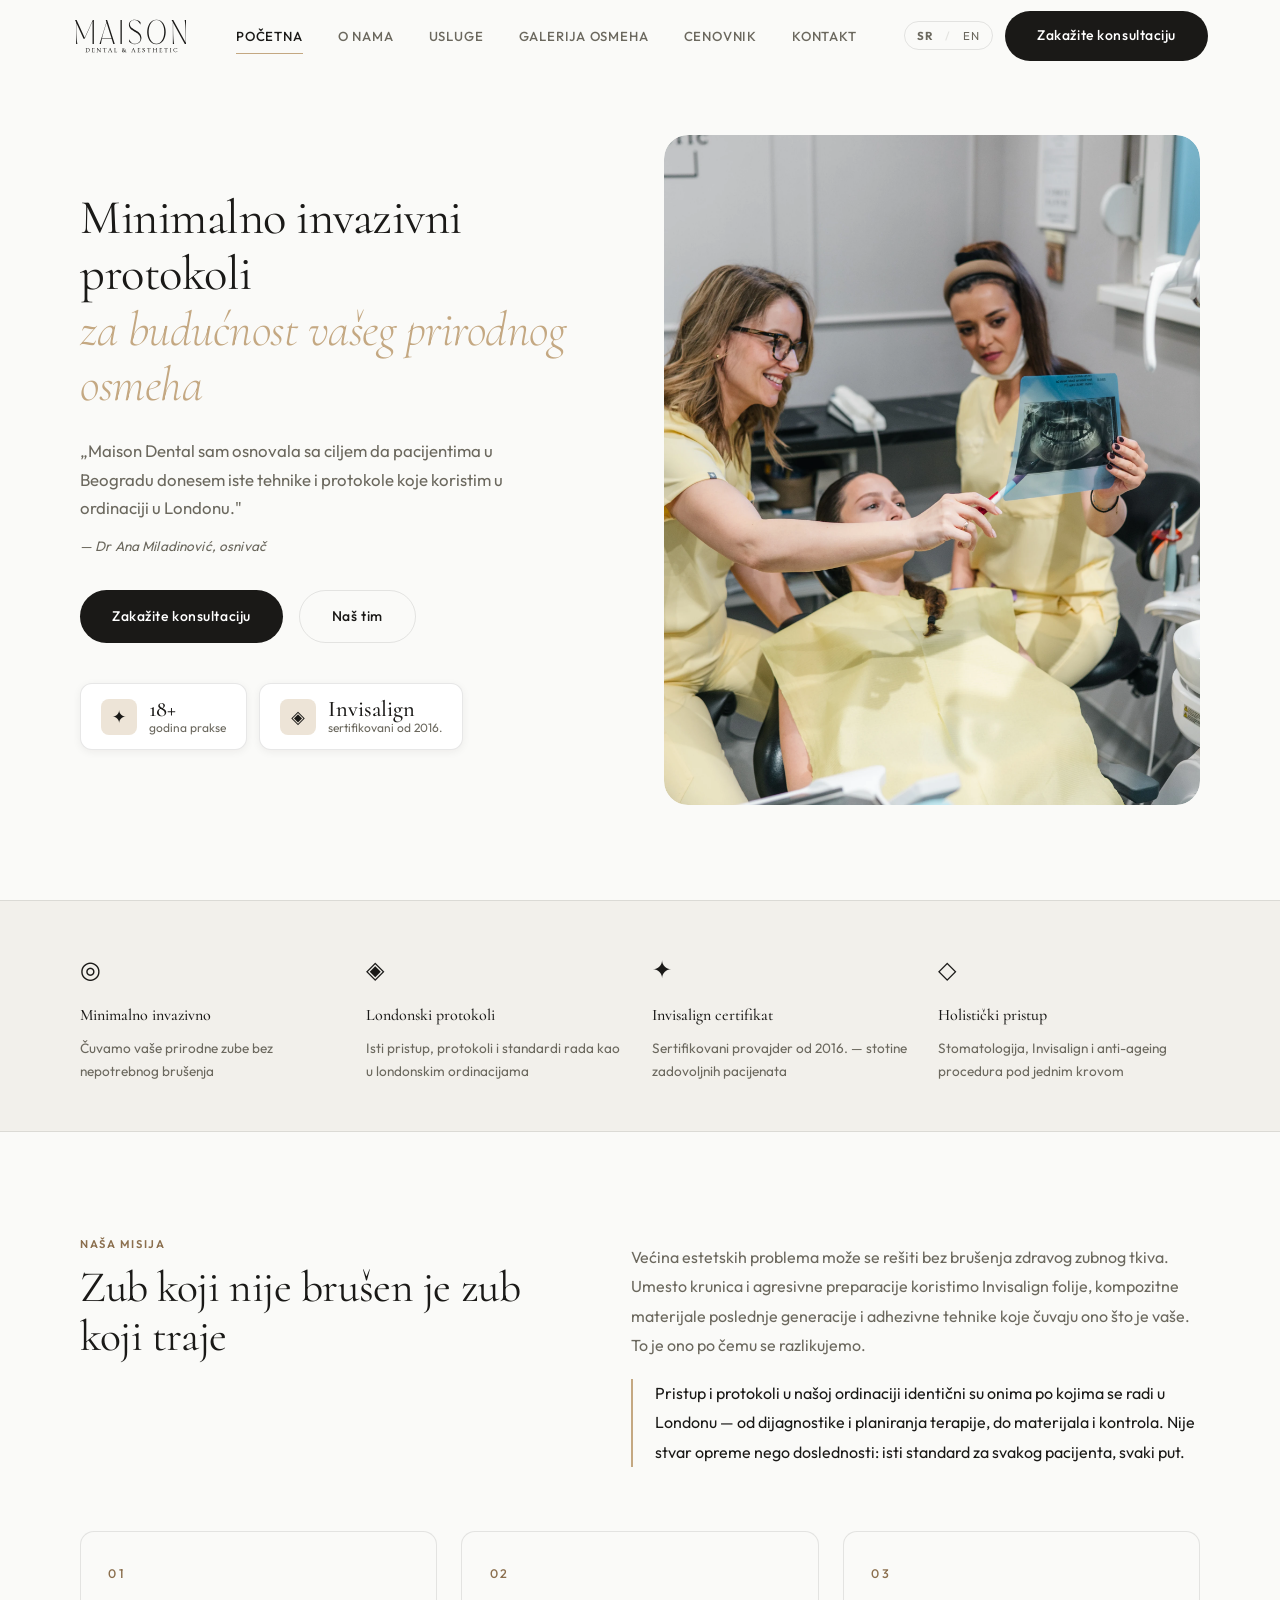
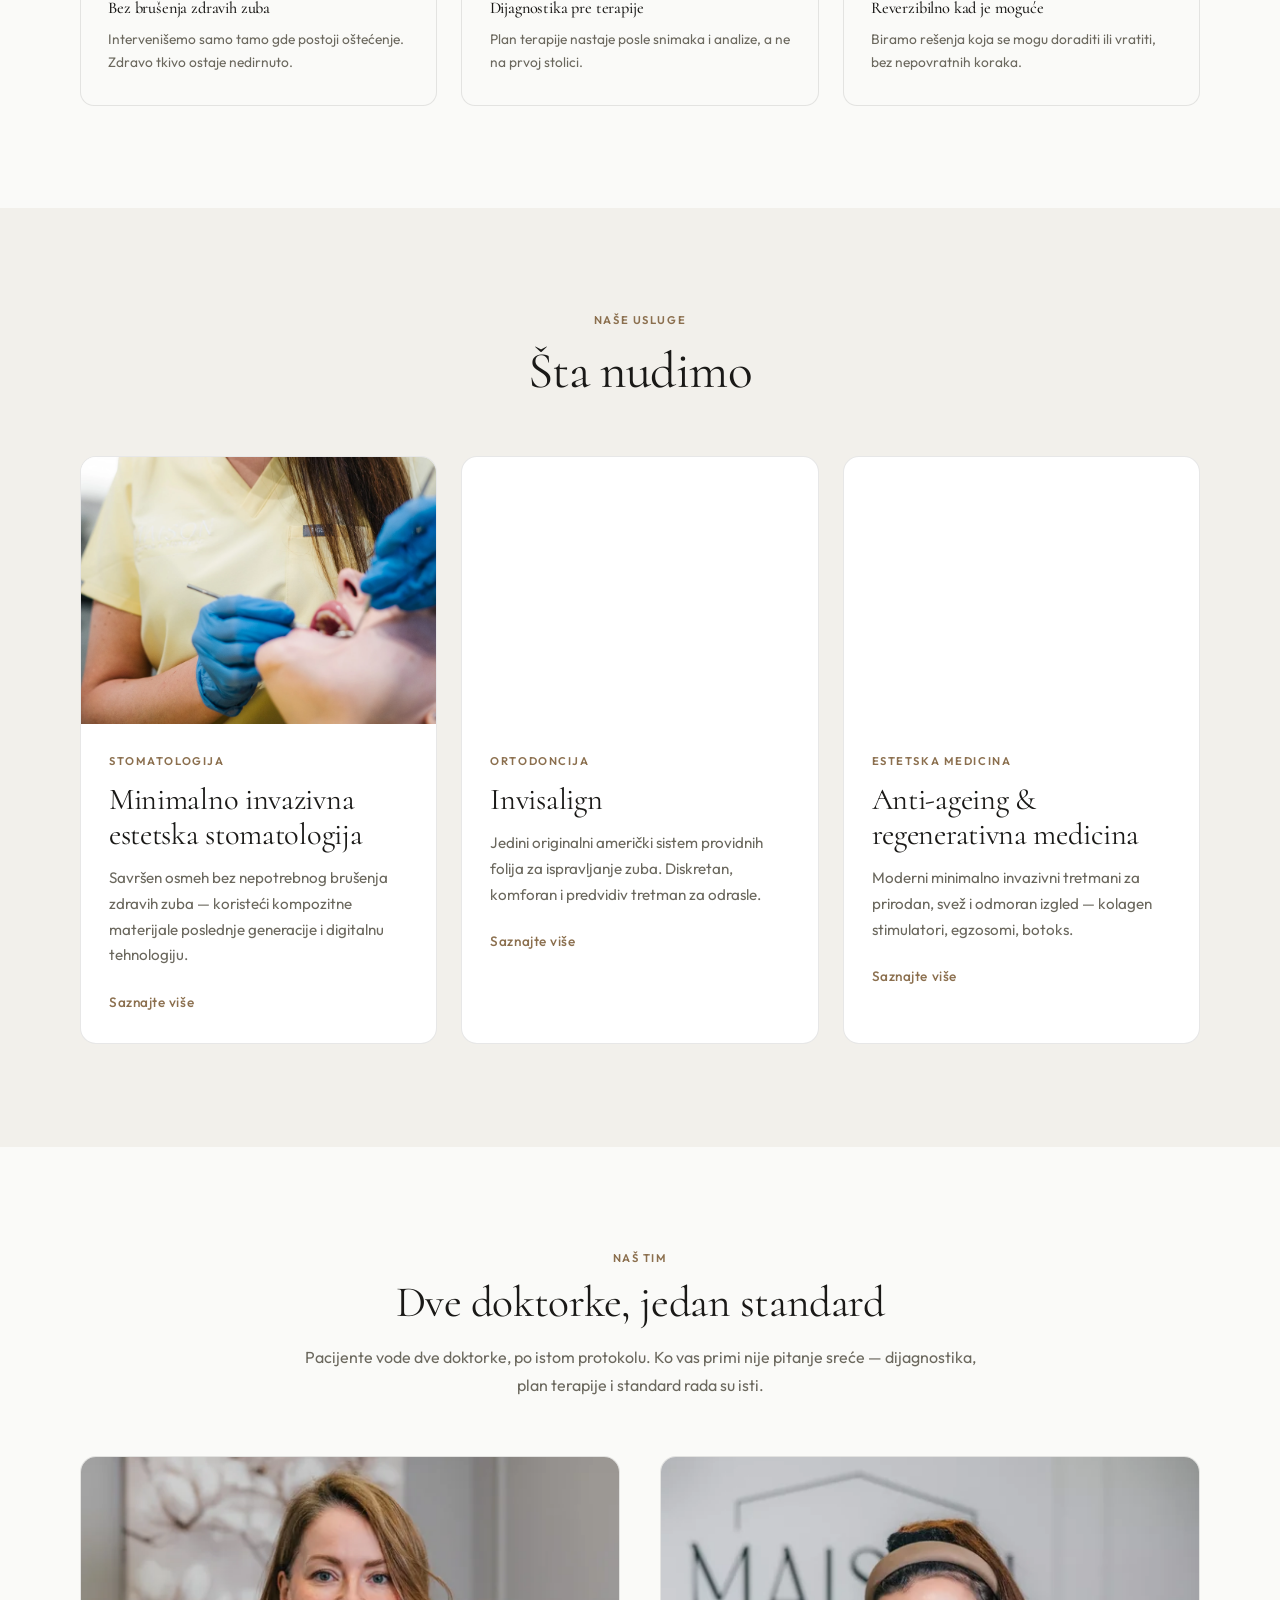
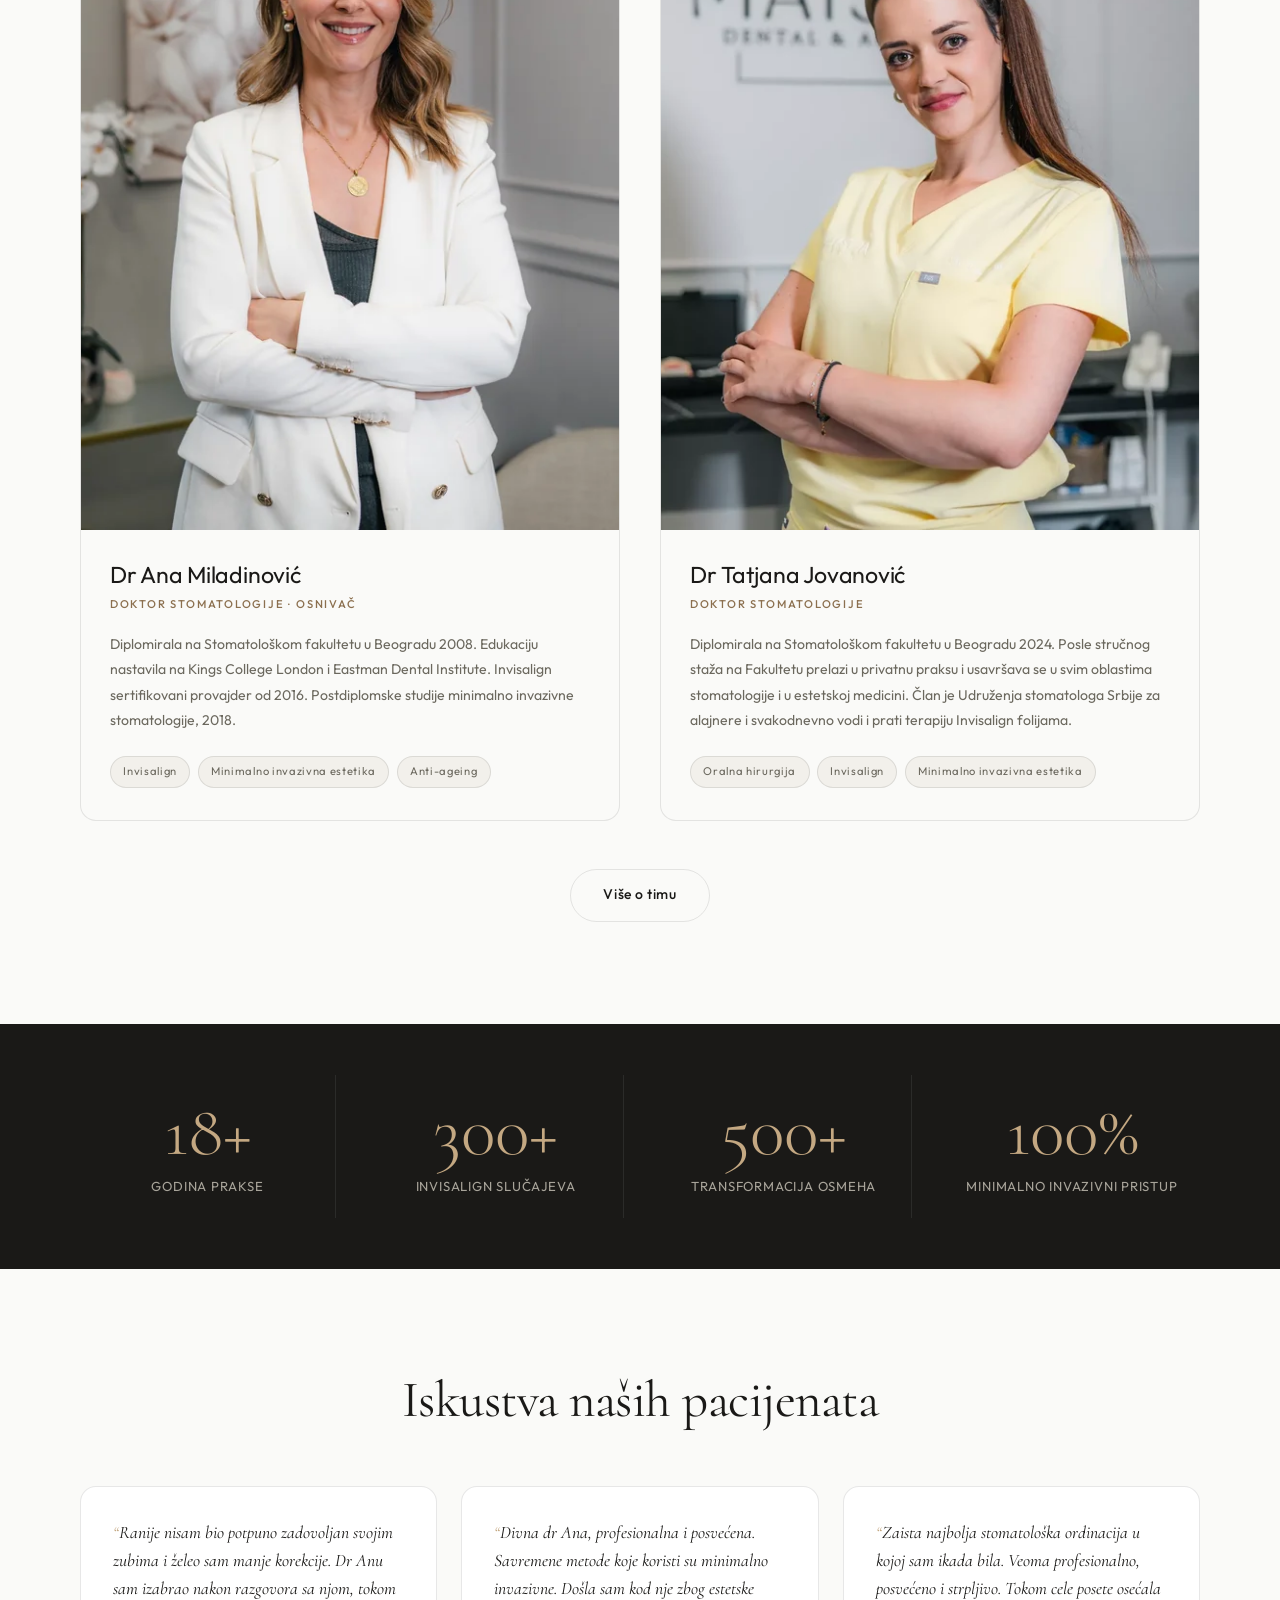
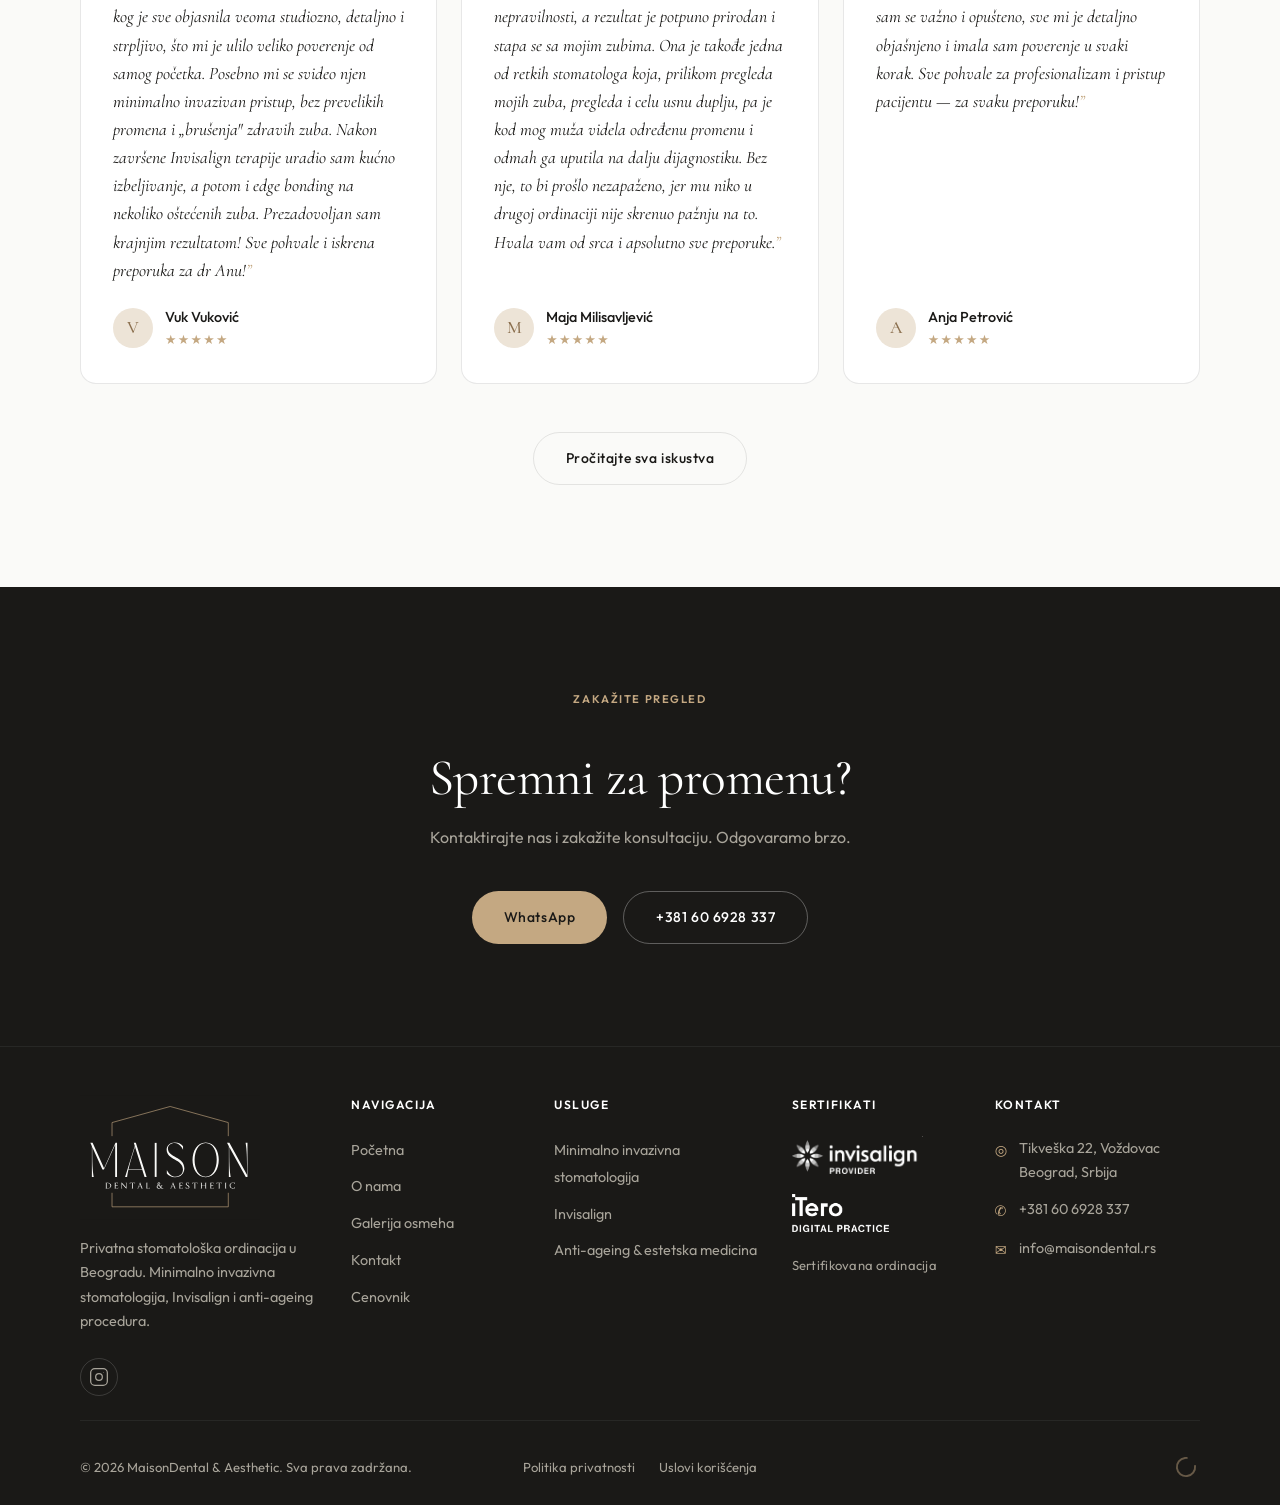
==== index.html @ fe2ec247 "hero: uklonjen eyebrow, H1 smanjen, lead→citat sa potpisom - eyebrow 'MaisonDental & Aesthetic...' u" ====
<!DOCTYPE html>
<html lang="sr">
<head>
  <meta charset="UTF-8">
  <meta name="viewport" content="width=device-width, initial-scale=1.0">
  <title>MaisonDental &amp; Aesthetic — Estetska stomatologija Beograd</title>
  <meta name="description" content="MaisonDental &amp; Aesthetic — privatna stomatološka ordinacija Dr Ane Miladinović u Beogradu. Minimalno invazivna stomatologija, Invisalign i anti-ageing tretmani.">
  <meta property="og:type" content="website">
  <meta property="og:title" content="MaisonDental &amp; Aesthetic — Estetska stomatologija Beograd">
  <meta property="og:image" content="https://maisondental.rs/images/og-preview.jpg">
  <meta property="og:url" content="https://maisondental.rs/">
  <meta property="og:locale" content="sr_RS">
  <meta name="twitter:card" content="summary_large_image">
  <link rel="canonical" href="https://maisondental.rs/">
  <link rel="icon" href="favicon.svg" type="image/svg+xml">
  <link rel="apple-touch-icon" href="favicon-180.png">
  <link rel="stylesheet" href="css/style.css">
  <style>
    .lang-toggle-btn { display:flex; align-items:center; gap:4px; font-size:0.72rem; font-weight:500; letter-spacing:0.08em; cursor:pointer; padding:4px 8px; border-radius:20px; border:1.5px solid var(--c-border); background:none; color:var(--c-ink-2); transition:border-color .2s; }
    .lang-toggle-btn:hover { border-color:var(--c-ink); }
    .lang-toggle-btn span { cursor:pointer; padding:2px 4px; border-radius:4px; transition:color .2s; }
    .lang-toggle-btn span:hover { color:var(--c-ink); }
    .lang-sep { color:var(--c-border); }
  </style>
  <script type="application/ld+json">
  {"@context":"https://schema.org","@type":"Dentist","name":"MaisonDental & Aesthetic","telephone":"+381606928337","email":"info@maisondental.rs","url":"https://maisondental.rs","address":{"@type":"PostalAddress","streetAddress":"Tikveška 22","addressLocality":"Beograd","addressRegion":"Voždovac","postalCode":"11000","addressCountry":"RS"},"medicalSpecialty":["Dentistry","CosmeticDentistry"],"sameAs":["https://www.instagram.com/smile_by_dr_ana/"]}
  </script>
</head>
<body>

  <nav class="nav" aria-label="Glavna navigacija">
    <div class="nav__inner">
      <a class="brand" href="index.html" aria-label="MaisonDental &amp; Aesthetic — početna">
      <svg class="brand__mark" viewBox="0 0 540 240" preserveAspectRatio="xMinYMid slice" aria-hidden="true" focusable="false">
    <g fill="currentColor">
      <g class="ml-g" style="--a:translate(69.16px,46.03px) rotate(-34.50deg) scale(0.08586);--b:translate(57.44px,157.86px) rotate(0.00deg) scale(0.64300);--d:0ms"><path transform="translate(-80.13 -375.55)" d="M 138.29 373.96 L 147.7 373.96 L 147.7 201.89 L 140.17 201.89 L 82.02 330.01 L 23.86 201.89 L 12.57 201.89 L 20.29 218.56 L 20.29 373.96 L 29.7 373.96 C 26.31 351.98 22.17 329.22 22.17 242.39 L 22.17 222.8 L 73.73 336.1 L 81.45 336.1 L 138.29 210.89 Z M 138.29 373.96 "/></g>
      <g class="ml-g" style="--a:translate(89.98px,35.41px) rotate(-19.54deg) scale(0.08586);--b:translate(162.24px,157.86px) rotate(0.00deg) scale(0.64300);--d:70ms"><path transform="translate(-243.11 -375.55)" d="M 206.22 333.45 C 211.3 312.01 219.02 284.48 230.12 249.27 L 238.97 221.48 L 274.35 333.45 Z M 297.69 373.96 L 243.11 201.89 L 232.76 201.89 L 237.84 218.3 L 188.53 373.96 L 198.88 373.96 C 199.82 364.69 201.89 352.25 205.66 336.1 L 275.29 336.1 L 287.34 373.96 Z M 297.69 373.96 "/></g>
      <g class="ml-g" style="--a:translate(107.46px,31.12px) rotate(-8.03deg) scale(0.08586);--b:translate(226.86px,157.86px) rotate(0.00deg) scale(0.64300);--d:112ms"><path transform="translate(-343.61 -375.55)" d="M 348.31 201.89 L 338.9 201.89 L 338.9 373.96 L 348.31 373.96 Z M 348.31 201.89 "/></g>
      <g class="ml-g" style="--a:translate(124.63px,30.36px) rotate(2.95deg) scale(0.08586);--b:translate(291.53px,157.86px) rotate(0.00deg) scale(0.64300);--d:154ms"><path transform="translate(-444.19 -375.55)" d="M 405.71 230.48 C 405.71 215.65 418.32 202.68 441.28 202.68 C 461.6 202.68 476.47 223.59 482.49 236.3 L 482.3 218.56 C 473.83 208.24 460.09 200.03 441.28 200.03 C 414.18 200.03 399.31 217.5 399.31 236.57 C 399.31 288.19 481.93 283.16 481.93 336.89 C 481.93 355.69 469.32 372.9 441.46 372.9 C 421.14 372.9 406.27 351.98 400.25 339.54 L 400.25 357.02 C 408.91 367.34 422.64 375.55 441.46 375.55 C 473.08 375.55 489.08 353.04 489.08 329.75 C 489.08 272.3 405.71 275.48 405.71 230.48 "/></g>
      <g class="ml-g" style="--a:translate(148.53px,34.90px) rotate(18.54deg) scale(0.08586);--b:translate(389.97px,157.86px) rotate(0.00deg) scale(0.64300);--d:224ms"><path transform="translate(-597.28 -375.55)" d="M 597.29 372.9 C 522.57 372.9 522.57 202.68 597.29 202.68 C 672 202.68 672 372.9 597.29 372.9 M 597.29 200.03 C 508.64 200.03 508.64 375.54 597.29 375.54 C 685.93 375.54 685.93 200.03 597.29 200.03 "/></g>
      <g class="ml-g" style="--a:translate(170.84px,46.03px) rotate(34.50deg) scale(0.08586);--b:translate(492.76px,157.86px) rotate(0.00deg) scale(0.64300);--d:294ms"><path transform="translate(-757.15 -375.55)" d="M 799.59 201.89 C 802.98 223.86 807.12 246.62 807.12 333.45 L 807.12 364.43 L 717.35 201.89 L 705.3 201.89 L 714.71 218.83 L 714.71 373.96 L 724.12 373.96 C 720.74 351.98 716.6 329.22 716.6 242.39 L 716.6 222.27 L 800.54 373.96 L 809 373.96 L 809 201.89 Z M 799.59 201.89 "/></g>
      <g class="ml-g" style="--a:translate(20.73px,86.30px) rotate(108.75deg) scale(0.49838);--b:translate(72.23px,195.04px) rotate(0.00deg) scale(0.64300);--d:14ms"><path transform="translate(-103.13 -433.38)" d="M 102.59 431.54 L 101.12 431.54 C 99.21 431.54 95.15 431.17 95.15 428.5 L 95.15 404.6 C 96.57 404.37 98.04 404.23 99.41 404.23 C 108.27 404.23 114.29 410.89 114.29 419.08 C 114.29 425.24 109.64 431.54 102.59 431.54 M 101.02 402.76 L 88.15 402.76 C 87.86 402.76 87.76 403.36 88.54 403.59 L 89.57 403.86 C 90.89 404.23 91.23 404.69 91.23 405.42 L 91.23 430.39 C 91.23 431.12 90.89 431.58 89.57 431.95 L 88.54 432.22 C 87.76 432.45 87.86 433.05 88.15 433.05 L 102.39 433.05 C 111.3 433.05 118.5 426.2 118.5 417.88 C 118.5 409.56 110.66 402.76 101.02 402.76 "/></g>
      <g class="ml-g" style="--a:translate(15.64px,110.13px) rotate(95.40deg) scale(0.49838);--b:translate(98.15px,195.04px) rotate(0.00deg) scale(0.64300);--d:28ms"><path transform="translate(-143.44 -433.38)" d="M 134.8 431.95 L 133.77 432.22 C 132.99 432.45 133.09 433.05 133.38 433.05 L 151.68 433.05 C 152.81 433.05 153.15 432.55 153.3 431.3 L 153.84 427.21 C 153.89 426.8 153.2 426.48 153 427.12 C 151.54 431.35 149.82 431.67 144.98 431.67 L 143.66 431.67 C 141.06 431.67 140.38 430.34 140.38 428.36 L 140.38 418.02 L 144.88 418.02 C 148.01 418.02 149.19 418.62 149.23 420 C 149.23 420.27 149.33 420.36 149.53 420.36 C 149.73 420.36 150.07 420.09 150.16 419.58 L 150.41 418.39 C 150.75 416.64 150.9 416 150.56 415.81 C 150.02 415.54 150.31 416.5 147.43 416.5 L 140.38 416.5 L 140.38 407.45 C 140.38 405.47 141.06 404.14 143.66 404.14 L 144.98 404.14 C 149.14 404.14 150.95 404.32 151 408.09 C 151 408.73 151.78 408.41 151.88 408 L 152.56 404.5 C 152.81 403.22 152.81 402.76 151.68 402.76 L 133.38 402.76 C 133.09 402.76 132.99 403.36 133.77 403.59 L 134.8 403.86 C 136.12 404.23 136.46 404.69 136.46 405.42 L 136.46 430.39 C 136.46 431.12 136.12 431.58 134.8 431.95 "/></g>
      <g class="ml-g" style="--a:translate(16.24px,134.93px) rotate(81.81deg) scale(0.49838);--b:translate(123.63px,195.04px) rotate(0.00deg) scale(0.64300);--d:42ms"><path transform="translate(-183.06 -433.38)" d="M 172.83 409.75 L 193.88 432.87 C 194.17 433.19 194.61 433.38 195 433.38 C 195.44 433.38 195.79 433.14 195.79 432.73 L 195.79 405.42 C 195.79 404.69 196.12 404.23 197.45 403.86 L 198.48 403.59 C 199.31 403.36 199.16 402.76 198.87 402.76 L 189.23 402.76 C 188.79 402.76 188.64 403.36 189.76 403.59 L 191.18 403.86 C 193.09 404.23 193.53 405.2 193.53 406.34 L 193.53 425.97 C 193.53 426.25 193.39 426.29 193.24 426.11 L 172.24 403.04 C 171.95 402.71 171.51 402.53 171.07 402.53 C 170.63 402.53 170.29 402.76 170.29 403.17 L 170.29 430.39 C 170.29 431.12 169.94 431.58 168.62 431.95 L 167.59 432.22 C 166.81 432.46 166.91 433.05 167.2 433.05 L 176.65 433.05 C 177.04 433.05 177.23 432.46 176.16 432.22 L 174.79 431.95 C 172.93 431.58 172.54 430.62 172.54 429.46 L 172.54 409.88 C 172.54 409.61 172.68 409.56 172.83 409.75 "/></g>
      <g class="ml-g" style="--a:translate(23.30px,160.48px) rotate(67.28deg) scale(0.49838);--b:translate(151.04px,195.04px) rotate(0.00deg) scale(0.64300);--d:56ms"><path transform="translate(-225.69 -433.38)" d="M 228.09 404.14 L 231.76 404.14 C 235.92 404.14 237.73 404.32 237.78 408.18 C 237.78 408.82 238.56 408.5 238.66 408.09 L 239.35 404.5 C 239.59 403.22 239.59 402.76 238.46 402.76 L 214 402.76 C 212.87 402.76 212.57 403.26 212.38 404.5 L 211.84 408.32 C 211.79 408.73 212.48 409.05 212.67 408.41 C 214.14 404.41 217.27 404.14 219.48 404.14 L 223.49 404.14 C 223.79 404.14 223.83 404.27 223.83 404.46 L 223.83 429.93 C 223.83 430.84 223.39 431.77 221.78 432.04 L 220.65 432.22 C 219.62 432.41 219.77 433.05 220.16 433.05 L 231.42 433.05 C 231.81 433.05 231.96 432.41 230.93 432.22 L 229.8 432.04 C 228.19 431.77 227.75 430.84 227.75 429.93 L 227.75 404.46 C 227.75 404.27 227.8 404.14 228.09 404.14 "/></g>
      <g class="ml-g" style="--a:translate(36.46px,183.33px) rotate(52.84deg) scale(0.49838);--b:translate(175.96px,195.04px) rotate(0.00deg) scale(0.64300);--d:84ms"><path transform="translate(-264.46 -433.38)" d="M 259.27 419.91 L 263.23 409.65 C 263.38 409.24 263.62 409.19 263.82 409.65 L 267.79 419.91 Z M 270.72 431.95 L 269.79 432.22 C 268.91 432.46 269.06 433.05 269.4 433.05 L 280.02 433.05 C 280.32 433.05 280.41 432.46 279.58 432.22 L 279.09 432.09 C 277.04 431.49 276.16 430.48 275.47 428.82 L 266.12 405.38 C 265.24 403.22 265 402.71 264.46 402.71 C 263.92 402.71 263.72 403.31 262.84 405.47 L 253.45 428.82 C 252.76 430.48 251.88 431.49 249.82 432.09 L 249.34 432.22 C 248.5 432.46 248.6 433.05 248.89 433.05 L 257.7 433.05 C 258 433.05 258.2 432.46 257.31 432.22 L 256.34 431.95 C 255.11 431.58 254.91 431.03 255.26 430.2 L 258.59 421.61 L 268.47 421.61 L 271.8 430.2 C 272.14 431.03 271.95 431.58 270.72 431.95 "/></g>
      <g class="ml-g" style="--a:translate(53.56px,201.09px) rotate(39.33deg) scale(0.49838);--b:translate(201.41px,195.04px) rotate(0.00deg) scale(0.64300);--d:98ms"><path transform="translate(-304.03 -433.38)" d="M 295.39 431.95 L 294.37 432.22 C 293.58 432.45 293.68 433.05 293.98 433.05 L 312.28 433.05 C 313.41 433.05 313.75 432.55 313.89 431.3 L 314.43 427.21 C 314.48 426.8 313.8 426.48 313.6 427.12 C 312.13 431.35 310.42 431.67 305.57 431.67 L 304.25 431.67 C 301.66 431.67 300.97 430.34 300.97 428.36 L 300.97 405.42 C 300.97 404.69 301.41 404.23 303.03 403.86 L 304.3 403.59 C 305.33 403.36 305.18 402.76 304.79 402.76 L 293.98 402.76 C 293.68 402.76 293.58 403.36 294.37 403.59 L 295.39 403.86 C 296.71 404.23 297.06 404.69 297.06 405.42 L 297.06 430.39 C 297.06 431.12 296.71 431.58 295.39 431.95 "/></g>
      <g class="ml-g" style="--a:translate(88.85px,220.09px) rotate(17.29deg) scale(0.49838);--b:translate(241.27px,195.04px) rotate(0.00deg) scale(0.64300);--d:126ms"><path transform="translate(-366.02 -433.38)" d="M 357.26 416.36 C 360.25 419.3 364.51 422.52 368.42 428.04 C 366.46 429.7 363.97 430.57 361.08 430.57 C 356.43 430.57 352.76 428.27 352.76 423.3 C 352.76 420.59 353.89 418.34 357.26 416.36 M 360 404.04 C 362.06 404.04 363.87 405.42 363.87 408.04 C 363.87 410.66 362.06 412.5 359.61 413.7 C 357.66 411.72 356.38 409.97 356.38 407.86 C 356.38 405.65 357.8 404.04 360 404.04 M 348.89 424.55 C 348.89 430.16 354.18 433.28 360.15 433.28 C 363.87 433.28 367.1 432.09 369.64 429.56 C 371.95 432.18 374.59 433.23 377.09 433.23 C 379.68 433.23 381.73 432.13 382.81 430.8 C 383.16 430.39 383.01 429.79 382.47 430.2 C 381.34 431.03 380.07 431.44 378.95 431.44 C 376.2 431.44 373.86 428.87 372.54 427.03 C 372.39 426.8 372.19 426.57 372.04 426.39 C 372.97 424.73 373.76 422.8 374.3 420.55 C 374.69 418.98 374.98 417.47 377.43 416.96 L 378.11 416.82 C 378.99 416.64 378.8 416 378.26 416 L 369.21 416 C 368.62 416 368.52 416.64 369.3 416.78 L 370.38 416.96 C 373.07 417.42 373.02 418.85 372.68 420.41 C 372.29 422.11 371.7 423.68 370.97 424.96 C 367.34 420.46 363.53 417.38 360.74 414.8 C 364.07 413.24 366.61 410.66 366.61 407.68 C 366.61 404.55 363.77 402.48 360.15 402.48 C 356.19 402.48 353.1 405.01 353.25 409.15 C 353.35 411.49 354.43 413.38 356.14 415.21 C 351.93 417.38 348.89 420.27 348.89 424.55 "/></g>
      <g class="ml-g" style="--a:translate(131.42px,224.21px) rotate(-6.25deg) scale(0.49838);--b:translate(283.41px,195.04px) rotate(0.00deg) scale(0.64300);--d:140ms"><path transform="translate(-431.56 -433.38)" d="M 426.38 419.91 L 430.34 409.65 C 430.49 409.24 430.73 409.19 430.93 409.65 L 434.89 419.91 Z M 437.83 431.95 L 436.9 432.22 C 436.02 432.46 436.16 433.05 436.51 433.05 L 447.13 433.05 C 447.42 433.05 447.52 432.46 446.69 432.22 L 446.2 432.09 C 444.14 431.49 443.26 430.48 442.58 428.82 L 433.23 405.38 C 432.35 403.22 432.1 402.71 431.57 402.71 C 431.03 402.71 430.83 403.31 429.95 405.47 L 420.55 428.82 C 419.87 430.48 418.99 431.49 416.93 432.09 L 416.44 432.22 C 415.61 432.46 415.71 433.05 416 433.05 L 424.81 433.05 C 425.11 433.05 425.3 432.46 424.42 432.22 L 423.44 431.95 C 422.21 431.58 422.02 431.03 422.36 430.2 L 425.69 421.61 L 435.58 421.61 L 438.91 430.2 C 439.25 431.03 439.05 431.58 437.83 431.95 "/></g>
      <g class="ml-g" style="--a:translate(155.44px,218.66px) rotate(-19.76deg) scale(0.49838);--b:translate(308.86px,195.04px) rotate(0.00deg) scale(0.64300);--d:168ms"><path transform="translate(-471.14 -433.38)" d="M 462.5 431.95 L 461.47 432.22 C 460.69 432.45 460.79 433.05 461.08 433.05 L 479.39 433.05 C 480.51 433.05 480.86 432.55 481 431.3 L 481.54 427.21 C 481.59 426.8 480.9 426.48 480.71 427.12 C 479.24 431.35 477.53 431.67 472.68 431.67 L 471.36 431.67 C 468.77 431.67 468.08 430.34 468.08 428.36 L 468.08 418.02 L 472.58 418.02 C 475.71 418.02 476.89 418.62 476.94 420 C 476.94 420.27 477.04 420.36 477.23 420.36 C 477.43 420.36 477.77 420.09 477.87 419.58 L 478.11 418.39 C 478.46 416.64 478.6 416 478.26 415.81 C 477.72 415.54 478.02 416.5 475.13 416.5 L 468.08 416.5 L 468.08 407.45 C 468.08 405.47 468.77 404.14 471.36 404.14 L 472.68 404.14 C 476.84 404.14 478.65 404.32 478.7 408.09 C 478.7 408.73 479.48 408.41 479.58 408 L 480.27 404.5 C 480.51 403.22 480.51 402.76 479.39 402.76 L 461.08 402.76 C 460.79 402.76 460.69 403.36 461.47 403.59 L 462.5 403.86 C 463.82 404.23 464.16 404.69 464.16 405.42 L 464.16 430.39 C 464.16 431.12 463.82 431.58 462.5 431.95 "/></g>
      <g class="ml-g" style="--a:translate(174.94px,209.28px) rotate(-31.61deg) scale(0.49838);--b:translate(330.67px,195.04px) rotate(0.00deg) scale(0.64300);--d:182ms"><path transform="translate(-505.06 -433.38)" d="M 497.25 424.59 C 497.06 424.59 496.81 424.68 496.76 424.91 L 495.3 430.34 C 495.2 430.52 495.25 430.8 495.49 430.94 C 498.28 432.5 501.61 433.38 504.69 433.38 C 511.25 433.38 514.92 429.51 514.92 425.01 C 514.92 415.95 500.09 415.72 500.09 408.37 C 500.09 405.75 501.95 404 504.84 404 C 507.34 404 510.66 405.29 511.84 410.07 C 511.94 410.53 512.52 410.25 512.57 409.93 L 513.06 404 C 513.11 403.81 513.01 403.72 512.72 403.72 C 512.43 403.72 511.94 403.81 511.15 403.81 C 510.47 403.81 508.56 402.48 505.23 402.48 C 499.89 402.48 496.52 405.98 496.52 409.88 C 496.52 418.07 511.35 419.08 511.35 426.71 C 511.35 429.79 508.95 431.86 505.04 431.86 C 501.71 431.86 497.35 430.34 497.84 425.05 C 497.89 424.78 497.55 424.59 497.25 424.59 "/></g>
      <g class="ml-g" style="--a:translate(193.34px,194.90px) rotate(-44.40deg) scale(0.49838);--b:translate(354.60px,195.04px) rotate(0.00deg) scale(0.64300);--d:196ms"><path transform="translate(-542.28 -433.38)" d="M 544.68 404.14 L 548.35 404.14 C 552.51 404.14 554.32 404.32 554.37 408.18 C 554.37 408.82 555.16 408.5 555.25 408.09 L 555.94 404.5 C 556.18 403.22 556.18 402.76 555.06 402.76 L 530.59 402.76 C 529.46 402.76 529.17 403.26 528.97 404.5 L 528.43 408.32 C 528.38 408.73 529.07 409.05 529.27 408.41 C 530.73 404.41 533.87 404.14 536.07 404.14 L 540.08 404.14 C 540.38 404.14 540.43 404.27 540.43 404.46 L 540.43 429.93 C 540.43 430.84 539.98 431.77 538.37 432.04 L 537.24 432.22 C 536.21 432.41 536.36 433.05 536.75 433.05 L 548.01 433.05 C 548.4 433.05 548.55 432.41 547.52 432.22 L 546.39 432.04 C 544.78 431.77 544.34 430.84 544.34 429.93 L 544.34 404.46 C 544.34 404.27 544.39 404.14 544.68 404.14 "/></g>
      <g class="ml-g" style="--a:translate(209.85px,174.01px) rotate(-58.99deg) scale(0.49838);--b:translate(382.93px,195.04px) rotate(0.00deg) scale(0.64300);--d:210ms"><path transform="translate(-586.34 -433.38)" d="M 600.97 403.86 L 602 403.59 C 602.83 403.36 602.68 402.76 602.39 402.76 L 592.31 402.76 C 592.01 402.76 591.91 403.36 592.7 403.59 L 593.73 403.86 C 595.05 404.23 595.39 404.69 595.39 405.42 L 595.39 416 L 577.23 416 L 577.23 405.42 C 577.23 404.69 577.57 404.23 578.9 403.86 L 579.93 403.59 C 580.76 403.36 580.61 402.76 580.32 402.76 L 570.23 402.76 C 569.94 402.76 569.84 403.36 570.62 403.59 L 571.65 403.86 C 572.98 404.23 573.32 404.69 573.32 405.42 L 573.32 430.39 C 573.32 431.12 572.98 431.58 571.65 431.95 L 570.62 432.23 C 569.84 432.45 569.94 433.05 570.23 433.05 L 580.32 433.05 C 580.61 433.05 580.76 432.45 579.93 432.23 L 578.9 431.95 C 577.57 431.58 577.23 431.12 577.23 430.39 L 577.23 417.79 L 595.39 417.79 L 595.39 430.39 C 595.39 431.12 595.05 431.58 593.73 431.95 L 592.7 432.23 C 591.91 432.45 592.01 433.05 592.31 433.05 L 602.39 433.05 C 602.68 433.05 602.83 432.45 602 432.23 L 600.97 431.95 C 599.65 431.58 599.3 431.12 599.3 430.39 L 599.3 405.42 C 599.3 404.69 599.65 404.23 600.97 403.86 "/></g>
      <g class="ml-g" style="--a:translate(220.06px,151.27px) rotate(-72.65deg) scale(0.49838);--b:translate(409.79px,195.04px) rotate(0.00deg) scale(0.64300);--d:238ms"><path transform="translate(-628.11 -433.38)" d="M 619.47 431.95 L 618.45 432.22 C 617.66 432.45 617.76 433.05 618.05 433.05 L 636.36 433.05 C 637.48 433.05 637.83 432.55 637.98 431.3 L 638.52 427.21 C 638.56 426.8 637.88 426.48 637.68 427.12 C 636.21 431.35 634.5 431.67 629.66 431.67 L 628.33 431.67 C 625.74 431.67 625.05 430.34 625.05 428.36 L 625.05 418.02 L 629.55 418.02 C 632.69 418.02 633.86 418.62 633.91 420 C 633.91 420.27 634.01 420.36 634.21 420.36 C 634.4 420.36 634.75 420.09 634.84 419.58 L 635.09 418.39 C 635.43 416.64 635.58 416 635.23 415.81 C 634.7 415.54 634.99 416.5 632.1 416.5 L 625.05 416.5 L 625.05 407.45 C 625.05 405.47 625.74 404.14 628.33 404.14 L 629.66 404.14 C 633.82 404.14 635.62 404.32 635.68 408.09 C 635.68 408.73 636.46 408.41 636.55 408 L 637.24 404.5 C 637.48 403.22 637.48 402.76 636.36 402.76 L 618.05 402.76 C 617.76 402.76 617.66 403.36 618.45 403.59 L 619.47 403.86 C 620.8 404.23 621.14 404.69 621.14 405.42 L 621.14 430.39 C 621.14 431.12 620.8 431.58 619.47 431.95 "/></g>
      <g class="ml-g" style="--a:translate(224.52px,128.05px) rotate(-85.59deg) scale(0.49838);--b:translate(433.85px,195.04px) rotate(0.00deg) scale(0.64300);--d:252ms"><path transform="translate(-665.53 -433.38)" d="M 667.93 404.14 L 671.6 404.14 C 675.76 404.14 677.57 404.32 677.62 408.18 C 677.62 408.82 678.41 408.5 678.5 408.09 L 679.19 404.5 C 679.43 403.22 679.43 402.76 678.31 402.76 L 653.84 402.76 C 652.71 402.76 652.42 403.26 652.22 404.5 L 651.68 408.32 C 651.63 408.73 652.32 409.05 652.52 408.41 C 653.98 404.41 657.11 404.14 659.32 404.14 L 663.33 404.14 C 663.62 404.14 663.67 404.27 663.67 404.46 L 663.67 429.93 C 663.67 430.84 663.23 431.77 661.62 432.04 L 660.49 432.22 C 659.46 432.41 659.61 433.05 660 433.05 L 671.26 433.05 C 671.65 433.05 671.8 432.41 670.77 432.22 L 669.64 432.04 C 668.03 431.77 667.59 430.84 667.59 429.93 L 667.59 404.46 C 667.59 404.27 667.64 404.14 667.93 404.14 "/></g>
      <g class="ml-g" style="--a:translate(224.01px,106.89px) rotate(-97.18deg) scale(0.49838);--b:translate(455.08px,195.04px) rotate(0.00deg) scale(0.64300);--d:266ms"><path transform="translate(-698.55 -433.38)" d="M 702.14 403.86 L 703.18 403.59 C 704 403.36 703.86 402.76 703.57 402.76 L 693.48 402.76 C 693.19 402.76 693.09 403.36 693.88 403.59 L 694.9 403.86 C 696.22 404.23 696.57 404.69 696.57 405.42 L 696.57 430.39 C 696.57 431.12 696.22 431.58 694.9 431.95 L 693.88 432.23 C 693.09 432.45 693.19 433.05 693.48 433.05 L 703.57 433.05 C 703.86 433.05 704 432.45 703.18 432.23 L 702.14 431.95 C 700.82 431.58 700.48 431.12 700.48 430.39 L 700.48 405.42 C 700.48 404.69 700.82 404.23 702.14 403.86 "/></g>
      <g class="ml-g" style="--a:translate(219.27px,86.30px) rotate(-108.75deg) scale(0.49838);--b:translate(476.77px,195.04px) rotate(0.00deg) scale(0.64300);--d:280ms"><path transform="translate(-732.28 -433.38)" d="M 745.71 403.72 C 745.41 403.72 744.93 403.82 744.09 403.82 C 743.16 403.82 740.67 402.48 735.68 402.48 C 725.45 402.48 718.45 409.38 718.45 417.84 C 718.45 426.34 725.49 433.23 735.14 433.23 C 739.25 433.23 742.57 431.77 743.6 431.77 C 744.29 431.77 744.63 431.86 744.88 431.86 C 745.17 431.86 745.27 431.67 745.32 431.35 L 746.05 425.33 C 746.1 425.01 745.51 424.73 745.36 425.19 C 743.6 429.88 740.23 431.72 736.31 431.72 C 727.6 431.72 722.61 425.24 722.61 417.52 C 722.61 409.52 728.33 404 735.87 404 C 739.79 404 743.9 405.52 744.83 410.07 C 744.93 410.53 745.51 410.25 745.56 409.93 L 746.05 404 C 746.1 403.82 746 403.72 745.71 403.72 "/></g>
    </g>
  </svg>
    </a>
      <ul class="nav__links" role="list">
        <li><a href="index.html" data-i18n="nav.home">Početna</a></li>
        <li><a href="o-nama.html" data-i18n="nav.about">O nama</a></li>
        <li class="nav__dropdown">
          <a href="#" aria-haspopup="true" data-i18n="nav.services">Usluge</a>
          <ul class="nav__dropdown-menu" role="list">
            <li><a href="usluge/stomatologija.html" data-i18n="nav.services.stom">Minimalno invazivna stomatologija</a></li>
            <li><a href="usluge/invisalign.html" data-i18n="nav.services.inv">Invisalign</a></li>
            <li><a href="usluge/anti-ageing.html" data-i18n="nav.services.anti">Anti-ageing &amp; estetska medicina</a></li>
          </ul>
        </li>
        <li><a href="galerija.html" data-i18n="nav.gallery">Galerija osmeha</a></li>
        <li><a href="cenovnik.html" data-i18n="nav.prices">Cenovnik</a></li>
        <li><a href="kontakt.html" data-i18n="nav.contact">Kontakt</a></li>
      </ul>
      <div style="display:flex;align-items:center;gap:0.75rem">
        <button class="lang-toggle-btn" aria-label="Promeni jezik">
          <span data-lang-sr>SR</span><span class="lang-sep">/</span><span data-lang-en>EN</span>
        </button>
        <a href="kontakt.html" class="btn btn--dark nav__cta" data-i18n="nav.cta">Zakažite konsultaciju</a>
      </div>
      <button class="nav__burger" aria-label="Otvori meni" aria-expanded="false" aria-controls="mobile-menu">
        <span></span><span></span><span></span>
      </button>
    </div>
  </nav>

  <nav class="nav__mobile" id="mobile-menu" aria-label="Mobilna navigacija">
    <a href="index.html" data-i18n="nav.home">Početna</a>
    <a href="o-nama.html" data-i18n="nav.about">O nama</a>
    <div class="mobile-sub">
      <a href="usluge/stomatologija.html" data-i18n="nav.services.stom">Minimalno invazivna stomatologija</a>
      <a href="usluge/invisalign.html" data-i18n="nav.services.inv">Invisalign</a>
      <a href="usluge/anti-ageing.html" data-i18n="nav.services.anti">Anti-ageing &amp; estetska medicina</a>
    </div>
    <a href="galerija.html" data-i18n="nav.gallery">Galerija osmeha</a>
    <a href="cenovnik.html" data-i18n="nav.prices">Cenovnik</a>
    <a href="kontakt.html" data-i18n="nav.contact">Kontakt</a>
    <a href="kontakt.html" class="btn btn--dark" data-i18n="nav.cta">Zakažite konsultaciju</a>
  </nav>

  <main>
    <section class="hero" aria-label="Hero sekcija">
      <div class="hero__inner">
        <div class="hero__text">
          <h1 class="hero__heading display">
            <span data-i18n="index.hero.h1">Minimalno invazivni protokoli</span><br><em data-i18n="index.hero.h1em">za budućnost vašeg prirodnog osmeha</em>
          </h1>
          <figure class="hero__quote" style="margin:0 0 2rem">
            <blockquote style="margin:0">
              <p class="hero__lead" style="margin:0" data-i18n="index.hero.lead">„Maison Dental sam osnovala sa ciljem da pacijentima u Beogradu donesem iste tehnike i protokole koje koristim u ordinaciji u Londonu."</p>
            </blockquote>
            <figcaption class="hero__quote-sig" data-i18n="index.hero.lead.sig">— Dr Ana Miladinović, osnivač</figcaption>
          </figure>
          <div class="hero__actions">
            <a href="kontakt.html" class="btn btn--dark" data-i18n="btn.book">Zakažite konsultaciju</a>
            <a href="#tim" class="btn btn--outline" data-i18n="btn.team">Naš tim</a>
          </div>
          <div class="hero__badges">
            <div class="hero__badge">
              <div class="hero__badge-icon" aria-hidden="true">✦</div>
              <div>
                <div class="hero__badge-num" data-i18n="index.hero.badge1.num">18+</div>
                <div class="hero__badge-label" data-i18n="index.hero.badge1.lbl">godina prakse</div>
              </div>
            </div>
            <div class="hero__badge">
              <div class="hero__badge-icon" aria-hidden="true">◈</div>
              <div>
                <div class="hero__badge-num" data-i18n="index.hero.badge2.num">Invisalign</div>
                <div class="hero__badge-label" data-i18n="index.hero.badge2.lbl">sertifikovani od 2016.</div>
              </div>
            </div>
          </div>
        </div>
        <div class="hero__image reveal">
          <div class="hero__img-wrap" role="img">
            <img src="images/dr-ana-hero.webp" alt="Dr Ana Miladinović sa timom pregledaju RTG snimak pacijentkinje" width="600" height="750" loading="eager" decoding="async" style="width:100%;height:100%;object-fit:cover;display:block;">
          </div>
        </div>
      </div>
    </section>

    <div class="strip">
      <div class="container">
        <div class="strip__inner">
          <div class="strip__item reveal">
            <div class="strip__icon" aria-hidden="true">◎</div>
            <div class="strip__title" data-i18n="index.strip.1.title">Minimalno invazivno</div>
            <p class="strip__text" data-i18n="index.strip.1.text">Čuvamo vaše prirodne zube bez nepotrebnog brušenja</p>
          </div>
          <div class="strip__item reveal reveal--delay-1">
            <div class="strip__icon" aria-hidden="true">◈</div>
            <div class="strip__title" data-i18n="index.strip.2.title">Londonski protokoli</div>
            <p class="strip__text" data-i18n="index.strip.2.text">Isti pristup, protokoli i standardi rada kao u londonskim ordinacijama</p>
          </div>
          <div class="strip__item reveal reveal--delay-2">
            <div class="strip__icon" aria-hidden="true">✦</div>
            <div class="strip__title" data-i18n="index.strip.3.title">Invisalign certifikat</div>
            <p class="strip__text" data-i18n="index.strip.3.text">Sertifikovani provajder od 2016. — stotine zadovoljnih pacijenata</p>
          </div>
          <div class="strip__item reveal reveal--delay-3">
            <div class="strip__icon" aria-hidden="true">◇</div>
            <div class="strip__title" data-i18n="index.strip.4.title">Holistički pristup</div>
            <p class="strip__text" data-i18n="index.strip.4.text">Stomatologija, Invisalign i anti-ageing procedura pod jednim krovom</p>
          </div>
        </div>
      </div>
    </div>

    <section class="section" id="misija">
      <div class="container">
        <div class="misija">
          <div class="misija__intro reveal">
            <p class="eyebrow" data-i18n="index.misija.eyebrow">Naša misija</p>
            <h2 class="misija__heading display" data-i18n="index.misija.h2">Zub koji nije brušen je zub koji traje</h2>
          </div>

          <div class="misija__body reveal reveal--delay-1">
            <p class="misija__text" data-i18n="index.misija.p1">Većina estetskih problema može se rešiti bez brušenja zdravog zubnog tkiva. Umesto krunica i agresivne preparacije koristimo Invisalign folije, kompozitne materijale poslednje generacije i adhezivne tehnike koje čuvaju ono što je vaše. To je ono po čemu se razlikujemo.</p>
            <p class="misija__text" data-i18n="index.misija.p2">Pristup i protokoli u našoj ordinaciji identični su onima po kojima se radi u Londonu — od dijagnostike i planiranja terapije, do materijala i kontrola. Nije stvar opreme nego doslednosti: isti standard za svakog pacijenta, svaki put.</p>
          </div>
        </div>

        <ul class="principi">
          <li class="principi__item reveal">
            <div class="principi__num">01</div>
            <h3 class="principi__title" data-i18n="index.principi.1.title">Bez brušenja zdravih zuba</h3>
            <p class="principi__text" data-i18n="index.principi.1.text">Intervenišemo samo tamo gde postoji oštećenje. Zdravo tkivo ostaje nedirnuto.</p>
          </li>
          <li class="principi__item reveal reveal--delay-1">
            <div class="principi__num">02</div>
            <h3 class="principi__title" data-i18n="index.principi.2.title">Dijagnostika pre terapije</h3>
            <p class="principi__text" data-i18n="index.principi.2.text">Plan terapije nastaje posle snimaka i analize, a ne na prvoj stolici.</p>
          </li>
          <li class="principi__item reveal reveal--delay-2">
            <div class="principi__num">03</div>
            <h3 class="principi__title" data-i18n="index.principi.3.title">Reverzibilno kad je moguće</h3>
            <p class="principi__text" data-i18n="index.principi.3.text">Biramo rešenja koja se mogu doraditi ili vratiti, bez nepovratnih koraka.</p>
          </li>
        </ul>
      </div>
    </section>

    <section class="section section--alt" id="usluge">
      <div class="container">
        <div class="services__head reveal">
          <p class="eyebrow" data-i18n="index.services.eyebrow">Naše usluge</p>
          <h2 data-i18n="index.services.h2">Šta nudimo</h2>
        </div>
        <div class="grid-3">
          <article class="card reveal">
            <div class="card__img-wrap service-card__img" role="img">
              <img src="images/usluga-stomatologija.webp" alt="Stomatološki tretman u MaisonDental ordinaciji" width="600" height="450" loading="lazy" decoding="async" style="width:100%;height:100%;object-fit:cover;display:block;">
            </div>
            <div class="card__body">
              <p class="eyebrow card__eyebrow" data-i18n="index.s1.eyebrow">Stomatologija</p>
              <h3 class="card__title" data-i18n="index.s1.h3">Minimalno invazivna estetska stomatologija</h3>
              <p class="card__text" data-i18n="index.s1.text">Savršen osmeh bez nepotrebnog brušenja zdravih zuba — koristeći kompozitne materijale poslednje generacije i digitalnu tehnologiju.</p>
              <a href="usluge/stomatologija.html" class="service-card__link" data-i18n="btn.more">Saznajte više →</a>
            </div>
          </article>
          <article class="card reveal reveal--delay-1">
            <div class="card__img-wrap service-card__img" role="img">
              <img src="images/usluga-invisalign.webp" alt="Ortodoncija i Invisalign model sa bretelijama" width="600" height="750" loading="lazy" decoding="async" style="width:100%;height:100%;object-fit:cover;display:block;">
            </div>
            <div class="card__body">
              <p class="eyebrow card__eyebrow" data-i18n="index.s2.eyebrow">Ortodoncija</p>
              <h3 class="card__title" data-i18n="index.s2.h3">Invisalign</h3>
              <p class="card__text" data-i18n="index.s2.text">Jedini originalni američki sistem providnih folija za ispravljanje zuba. Diskretan, komforan i predvidiv tretman za odrasle.</p>
              <a href="usluge/invisalign.html" class="service-card__link" data-i18n="btn.more">Saznajte više →</a>
            </div>
          </article>
          <article class="card reveal reveal--delay-2">
            <div class="card__img-wrap service-card__img" role="img">
              <img src="images/usluga-anti-ageing.webp" alt="Dr Ana Miladinović priprema anti-ageing tretman" width="600" height="693" loading="lazy" decoding="async" style="width:100%;height:100%;object-fit:cover;object-position:center bottom;display:block;">
            </div>
            <div class="card__body">
              <p class="eyebrow card__eyebrow" data-i18n="index.s3.eyebrow">Estetska medicina</p>
              <h3 class="card__title" data-i18n="index.s3.h3">Anti-ageing &amp; regenerativna medicina</h3>
              <p class="card__text" data-i18n="index.s3.text">Moderni minimalno invazivni tretmani za prirodan, svež i odmoran izgled — kolagen stimulatori, egzosomi, botoks.</p>
              <a href="usluge/anti-ageing.html" class="service-card__link" data-i18n="btn.more">Saznajte više →</a>
            </div>
          </article>
        </div>
      </div>
    </section>

    <section class="section" id="tim">
      <div class="container">
        <div class="tim__head reveal">
          <p class="eyebrow" data-i18n="index.tim.eyebrow">Naš tim</p>
          <h2 class="tim__heading display" data-i18n="index.tim.h2">Dve doktorke, jedan standard</h2>
          <p class="tim__lead" data-i18n="index.tim.lead">Pacijente vode dve doktorke, po istom protokolu. Ko vas primi nije pitanje sreće — dijagnostika, plan terapije i standard rada su isti.</p>
        </div>

        <div class="tim__grid">

          <article class="tim-card reveal">
            <div class="tim-card__img-wrap">
              <img src="images/tim-ana-miladinovic.webp"
                   alt="Dr Ana Miladinović" width="560" height="687"
                   loading="lazy" decoding="async">
            </div>
            <div class="tim-card__body">
              <h3 class="tim-card__name" data-i18n="index.tim.1.name">Dr Ana Miladinović</h3>
              <p class="tim-card__role" data-i18n="index.tim.1.role">doktor stomatologije · osnivač</p>
              <p class="tim-card__bio" data-i18n="index.tim.1.bio">Diplomirala na Stomatološkom fakultetu u Beogradu 2008. Edukaciju nastavila na Kings College London i Eastman Dental Institute. Invisalign sertifikovani provajder od 2016. Postdiplomske studije minimalno invazivne stomatologije, 2018.</p>
              <ul class="tim-card__tags">
                <li data-i18n="index.tim.1.tag1">Invisalign</li>
                <li data-i18n="index.tim.1.tag2">Minimalno invazivna estetika</li>
                <li data-i18n="index.tim.1.tag3">Anti-ageing</li>
              </ul>
            </div>
          </article>

          <article class="tim-card reveal reveal--delay-1">
            <div class="tim-card__img-wrap">
              <img src="images/tim-tatjana-jovanovic.webp"
                   alt="Dr Tatjana Jovanović" width="560" height="700"
                   loading="lazy" decoding="async">
            </div>
            <div class="tim-card__body">
              <h3 class="tim-card__name" data-i18n="index.tim.2.name">Dr Tatjana Jovanović</h3>
              <p class="tim-card__role" data-i18n="index.tim.2.role">doktor stomatologije</p>
              <p class="tim-card__bio" data-i18n="index.tim.2.bio">Diplomirala na Stomatološkom fakultetu u Beogradu 2024. Posle stručnog staža na Fakultetu prelazi u privatnu praksu i usavršava se u svim oblastima stomatologije i u estetskoj medicini. Član je Udruženja stomatologa Srbije za alajnere i svakodnevno vodi i prati terapiju Invisalign folijama.</p>
              <ul class="tim-card__tags">
                <li data-i18n="index.tim.2.tag1">Oralna hirurgija</li>
                <li data-i18n="index.tim.2.tag2">Invisalign</li>
                <li data-i18n="index.tim.2.tag3">Minimalno invazivna estetika</li>
              </ul>
            </div>
          </article>

        </div>

        <div class="tim__foot reveal reveal--delay-2">
          <a href="o-nama.html" class="btn btn--outline" data-i18n="index.tim.btn">Više o timu</a>
        </div>
      </div>
    </section>

    <section class="section section--dark section--stats">
      <div class="container">
        <div class="stats__grid">
          <div class="stat reveal"><div class="stat__num" data-i18n="index.stats.1.num">18+</div><div class="stat__label" data-i18n="index.stats.1.lbl">godina prakse</div></div>
          <div class="stat reveal reveal--delay-1"><div class="stat__num" data-i18n="index.stats.2.num">300+</div><div class="stat__label" data-i18n="index.stats.2.lbl">Invisalign slučajeva</div></div>
          <div class="stat reveal reveal--delay-2"><div class="stat__num" data-i18n="index.stats.3.num">500+</div><div class="stat__label" data-i18n="index.stats.3.lbl">transformacija osmeha</div></div>
          <div class="stat reveal reveal--delay-3"><div class="stat__num" data-i18n="index.stats.4.num">100%</div><div class="stat__label" data-i18n="index.stats.4.lbl">minimalno invazivni pristup</div></div>
        </div>
      </div>
    </section>

    <section class="section" id="iskustva">
      <div class="container">
        <div class="testimonials__head reveal">
          <h2 data-i18n="index.test.h2">Iskustva naših pacijenata</h2>
        </div>
        <div class="grid-3">
          <div class="testimonial-card reveal">
            <p class="testimonial-card__quote" data-i18n="index.test.1.quote">Ranije nisam bio potpuno zadovoljan svojim zubima i želeo sam manje korekcije. Dr Anu sam izabrao nakon razgovora sa njom, tokom kog je sve objasnila veoma studiozno, detaljno i strpljivo, što mi je ulilo veliko poverenje od samog početka. Posebno mi se svideo njen minimalno invazivan pristup, bez prevelikih promena i „brušenja" zdravih zuba. Nakon završene Invisalign terapije uradio sam kućno izbeljivanje, a potom i edge bonding na nekoliko oštećenih zuba. Prezadovoljan sam krajnjim rezultatom! Sve pohvale i iskrena preporuka za dr Anu!</p>
            <div class="testimonial-card__author">
              <div class="testimonial-card__avatar" aria-hidden="true" data-i18n="index.test.1.avatar">V</div>
              <div><div class="testimonial-card__name" data-i18n="index.test.1.name">Vuk Vuković</div><div class="testimonial-card__stars" aria-label="5 zvezdica">★★★★★</div></div>
            </div>
          </div>
          <div class="testimonial-card reveal reveal--delay-1">
            <p class="testimonial-card__quote" data-i18n="index.test.2.quote">Divna dr Ana, profesionalna i posvećena. Savremene metode koje koristi su minimalno invazivne. Došla sam kod nje zbog estetske nepravilnosti, a rezultat je potpuno prirodan i stapa se sa mojim zubima. Ona je takođe jedna od retkih stomatologa koja, prilikom pregleda mojih zuba, pregleda i celu usnu duplju, pa je kod mog muža videla određenu promenu i odmah ga uputila na dalju dijagnostiku. Bez nje, to bi prošlo nezapaženo, jer mu niko u drugoj ordinaciji nije skrenuo pažnju na to. Hvala vam od srca i apsolutno sve preporuke.</p>
            <div class="testimonial-card__author">
              <div class="testimonial-card__avatar" aria-hidden="true" data-i18n="index.test.2.avatar">M</div>
              <div><div class="testimonial-card__name" data-i18n="index.test.2.name">Maja Milisavljević</div><div class="testimonial-card__stars" aria-label="5 zvezdica">★★★★★</div></div>
            </div>
          </div>
          <div class="testimonial-card reveal reveal--delay-2">
            <p class="testimonial-card__quote" data-i18n="index.test.3.quote">Zaista najbolja stomatološka ordinacija u kojoj sam ikada bila. Veoma profesionalno, posvećeno i strpljivo. Tokom cele posete osećala sam se važno i opušteno, sve mi je detaljno objašnjeno i imala sam poverenje u svaki korak. Sve pohvale za profesionalizam i pristup pacijentu — za svaku preporuku!</p>
            <div class="testimonial-card__author">
              <div class="testimonial-card__avatar" aria-hidden="true" data-i18n="index.test.3.avatar">A</div>
              <div><div class="testimonial-card__name" data-i18n="index.test.3.name">Anja Petrović</div><div class="testimonial-card__stars" aria-label="5 zvezdica">★★★★★</div></div>
            </div>
          </div>
        </div>
        <div class="text-center mt-lg reveal">
          <a href="o-nama.html#iskustva" class="btn btn--outline" data-i18n="btn.all-reviews">Pročitajte sva iskustva</a>
        </div>
      </div>
    </section>

    <section class="cta-banner">
      <div class="container">
        <p class="eyebrow" style="color:var(--c-accent)" data-i18n="cta.eyebrow">Zakažite pregled</p>
        <h2 class="reveal" data-i18n="cta.index.h2">Spremni za promenu?</h2>
        <p class="reveal" data-i18n="cta.index.p">Kontaktirajte nas i zakažite konsultaciju. Odgovaramo brzo.</p>
        <div class="cta-banner__actions reveal">
          <a href="https://wa.me/381606928337" class="btn btn--accent" target="_blank" rel="noopener" data-i18n="btn.whatsapp">WhatsApp</a>
          <a href="tel:+381606928337" class="btn btn--outline-light">+381 60 6928 337</a>
        </div>
      </div>
    </section>
  </main>

  <footer class="footer">
    <div class="container">
      <div class="footer__grid">
        <div>
          <div class="footer__logo">
            <img src="images/maisondental-logo-dark.svg" alt="MaisonDental &amp; Aesthetic" height="36" loading="lazy">
          </div>
          <p class="footer__desc" data-i18n="footer.desc">Privatna stomatološka ordinacija u Beogradu. Minimalno invazivna stomatologija, Invisalign i anti-ageing procedura.</p>
          <div class="footer__social">
            <a href="https://www.instagram.com/smile_by_dr_ana/" class="footer__social-link" target="_blank" rel="noopener" aria-label="Instagram">
              <svg xmlns="http://www.w3.org/2000/svg" width="20" height="20" viewBox="0 0 24 24" fill="none" stroke="currentColor" stroke-width="1.5" stroke-linecap="round" stroke-linejoin="round" aria-hidden="true">
                <rect x="2" y="2" width="20" height="20" rx="5" ry="5"/>
                <circle cx="12" cy="12" r="4"/>
                <circle cx="17.5" cy="6.5" r="0.5" fill="currentColor" stroke="none"/>
              </svg>
            </a>
          </div>
        </div>
        <div>
          <div class="footer__heading" data-i18n="footer.nav">Navigacija</div>
          <ul class="footer__links">
            <li><a href="index.html" data-i18n="nav.home">Početna</a></li>
            <li><a href="o-nama.html" data-i18n="nav.about">O nama</a></li>
            <li><a href="galerija.html" data-i18n="nav.gallery">Galerija osmeha</a></li>
            <li><a href="kontakt.html" data-i18n="nav.contact">Kontakt</a></li>
            <li><a href="cenovnik.html" data-i18n="nav.prices">Cenovnik</a></li>
          </ul>
        </div>
        <div>
          <div class="footer__heading" data-i18n="footer.services">Usluge</div>
          <ul class="footer__links">
            <li><a href="usluge/stomatologija.html" data-i18n="nav.services.stom">Minimalno invazivna stomatologija</a></li>
            <li><a href="usluge/invisalign.html" data-i18n="nav.services.inv">Invisalign</a></li>
            <li><a href="usluge/anti-ageing.html" data-i18n="nav.services.anti">Anti-ageing medicina</a></li>
          </ul>
        </div>
        <div>
          <div class="footer__heading" data-i18n="footer.sertifikati">Sertifikati</div>
          <a class="cert-badge" href="usluge/invisalign.html" aria-label="Sertifikovani Invisalign provajder">
            <img src="images/sertifikati/invisalign-provider-white.png" alt="Invisalign Provider" width="150" height="62" loading="lazy" decoding="async">
          </a>
          <a class="cert-badge" href="usluge/invisalign.html" aria-label="iTero Digital Practice" style="margin-top:0.75rem">
            <img src="images/sertifikati/itero-digital-practice-white.png" alt="iTero Digital Practice" width="150" height="62" loading="lazy" decoding="async">
          </a>
          <p class="cert-note" data-i18n="footer.cert.note">Sertifikovana ordinacija</p>
        </div>
        <div>
          <div class="footer__heading" data-i18n="footer.contact">Kontakt</div>
          <div class="footer__contact-item"><span class="footer__contact-icon" aria-hidden="true">◎</span><span>Tikveška 22, Voždovac<br>Beograd, Srbija</span></div>
          <div class="footer__contact-item"><span class="footer__contact-icon" aria-hidden="true">✆</span><a href="tel:+381606928337">+381 60 6928 337</a></div>
          <div class="footer__contact-item"><span class="footer__contact-icon" aria-hidden="true">✉</span><a href="mailto:info@maisondental.rs">info@maisondental.rs</a></div>
        </div>
      </div>
      <div class="footer__bottom">
        <span data-i18n="footer.rights">© 2026 MaisonDental &amp; Aesthetic. Sva prava zadržana.</span>
        <nav aria-label="Pravni dokumenti" class="footer__legal-links">
          <a href="politika-privatnosti.html" data-i18n="footer.legal.pp">Politika privatnosti</a>
          <a href="uslovi-koriscenja.html" data-i18n="footer.legal.uk">Uslovi korišćenja</a>
        </nav>
        <div class="footer-rondo" id="footer-rondo">
          <span class="footer-rondo-reveal">
            <a href="https://rondo.rs" class="footer-rondo-label" id="footer-rondo-label"
               target="_blank" rel="noopener noreferrer" tabindex="-1" aria-hidden="true">WebDesign <b>Rondo</b></a>
          </span>
          <button class="footer-rondo-btn" id="footer-rondo-btn" aria-label="WebDesign Rondo" title="WebDesign Rondo">
            <svg xmlns="http://www.w3.org/2000/svg" viewBox="0 0 100 100" width="24" height="24" aria-hidden="true">
              <circle cx="50" cy="50" r="38" fill="none" stroke="var(--rondo-ring)"
                      stroke-width="8" stroke-linecap="round"
                      stroke-dasharray="186 54" transform="rotate(-7 50 50)"/>
            </svg>
          </button>
        </div>
      </div>
    </div>
  </footer>

  <script src="js/i18n.js" defer></script>
  <script src="js/main.js" defer></script>
</body>
</html>
---- css/style.css ----
@import url('https://fonts.googleapis.com/css2?family=Cormorant:ital,wght@0,300;0,400;0,500;0,600;1,300;1,400&family=Outfit:wght@300;400;500;600&display=swap');

/* =============================================
   DESIGN TOKENS
   ============================================= */
:root {
  --c-bg:          #FAFAF8;
  --c-bg-alt:      #F2F0EB;
  --c-bg-dark:     #1A1917;
  --c-white:       #FFFFFF;
  --c-ink:         #1A1917;
  --c-ink-2:       #6B685E;
  --c-ink-3:       #A8A49A;
  --c-accent:      #C4A882;
  --c-accent-dark: #8B6F4E;
  --c-accent-light:#EDE4D7;
  --c-border:      rgba(26, 25, 23, 0.10);
  --c-border-2:    rgba(26, 25, 23, 0.06);

  --font-display: 'Cormorant', Georgia, serif;
  --font-body:    'Outfit', system-ui, sans-serif;

  --radius-card:  16px;
  --radius-btn:   60px;
  --section-pad:  clamp(4rem, 8vw, 9rem);
  --max-w:        1200px;
  --nav-h:        72px;
}

/* =============================================
   RESET & BASE
   ============================================= */
*, *::before, *::after { box-sizing: border-box; margin: 0; padding: 0; }

html { scroll-behavior: smooth; font-size: 16px; }

body {
  font-family: var(--font-body);
  background: var(--c-bg);
  color: var(--c-ink);
  line-height: 1.7;
  -webkit-font-smoothing: antialiased;
}

img { max-width: 100%; height: auto; display: block; }
a { color: inherit; text-decoration: none; }
ul { list-style: none; }
button { font-family: var(--font-body); cursor: pointer; border: none; background: none; }

/* =============================================
   TYPOGRAPHY UTILITIES
   ============================================= */
.eyebrow {
  font-size: 0.7rem;
  font-weight: 600;
  letter-spacing: 0.14em;
  text-transform: uppercase;
  color: var(--c-accent-dark);
}

.display {
  font-family: var(--font-display);
  font-weight: 400;
  letter-spacing: -0.01em;
}

.display em { font-style: italic; font-weight: 300; color: var(--c-accent); }

h1, h2, h3, h4 {
  font-family: var(--font-display);
  font-weight: 400;
  letter-spacing: -0.01em;
  line-height: 1.15;
}

h1 { font-size: clamp(2.8rem, 6vw, 5rem); }
h2 { font-size: clamp(2rem, 4vw, 3.2rem); }
h3 { font-size: clamp(1.4rem, 2.5vw, 1.9rem); }
h4 { font-size: 1.25rem; }

p { color: var(--c-ink-2); }

/* =============================================
   LAYOUT UTILITIES
   ============================================= */
.container {
  width: 100%;
  max-width: var(--max-w);
  margin: 0 auto;
  padding: 0 1.5rem;
}

@media (min-width: 768px) { .container { padding: 0 2rem; } }
@media (min-width: 1024px) { .container { padding: 0 2.5rem; } }

.section {
  padding: var(--section-pad) 0;
}

.section--alt { background: var(--c-bg-alt); }
.section--dark {
  background: var(--c-bg-dark);
  color: var(--c-white);
}
.section--dark p { color: var(--c-ink-3); }

.grid-2 {
  display: grid;
  grid-template-columns: 1fr;
  gap: 3rem;
}
@media (min-width: 768px) { .grid-2 { grid-template-columns: 1fr 1fr; align-items: center; } }

.grid-3 {
  display: grid;
  grid-template-columns: 1fr;
  gap: 1.5rem;
  align-items: stretch;
}
@media (min-width: 480px) { .grid-3 { grid-template-columns: 1fr 1fr; } }
@media (min-width: 1024px) { .grid-3 { grid-template-columns: repeat(3, 1fr); } }

.grid-4 {
  display: grid;
  grid-template-columns: 1fr 1fr;
  gap: 1rem;
}
@media (min-width: 768px) { .grid-4 { grid-template-columns: repeat(4, 1fr); } }

/* =============================================
   BUTTONS
   ============================================= */
.btn {
  display: inline-flex;
  align-items: center;
  gap: 0.5rem;
  padding: 0.85rem 2rem;
  border-radius: var(--radius-btn);
  font-family: var(--font-body);
  font-size: 0.875rem;
  font-weight: 500;
  letter-spacing: 0.04em;
  transition: all 0.2s ease;
  white-space: nowrap;
}

.btn--dark {
  background: var(--c-ink);
  color: var(--c-white);
}
.btn--dark:hover { background: #333; color: var(--c-white); transform: translateY(-1px); }

.btn--outline {
  background: transparent;
  color: var(--c-ink);
  border: 1.5px solid var(--c-border);
}
.btn--outline:hover {
  border-color: var(--c-ink);
  transform: translateY(-1px);
}

.btn--outline-light {
  background: transparent;
  color: var(--c-white);
  border: 1.5px solid rgba(255,255,255,0.3);
}
.btn--outline-light:hover {
  border-color: var(--c-white);
  transform: translateY(-1px);
}

.btn--accent {
  background: var(--c-accent);
  color: var(--c-ink);
}
.btn--accent:hover { background: var(--c-accent-dark); color: var(--c-white); transform: translateY(-1px); }

/* =============================================
   CARDS
   ============================================= */
.card {
  background: var(--c-white);
  border-radius: var(--radius-card);
  border: 1px solid var(--c-border);
  overflow: hidden;
  transition: box-shadow 0.25s ease, transform 0.25s ease;
}
.card:hover {
  box-shadow: 0 8px 32px rgba(26,25,23,0.10);
  transform: translateY(-3px);
}

.card__body { padding: 1.75rem; }
.card__eyebrow { margin-bottom: 0.75rem; }
.card__title { margin-bottom: 0.75rem; }
.card__text { font-size: 0.95rem; margin-bottom: 1.25rem; }

/* =============================================
   IMAGE PLACEHOLDERS
   ============================================= */
.img-placeholder {
  background: linear-gradient(135deg, var(--c-accent-light) 0%, var(--c-bg-alt) 100%);
  display: flex;
  align-items: center;
  justify-content: center;
  color: var(--c-ink-3);
  font-size: 0.8rem;
  letter-spacing: 0.05em;
  text-transform: uppercase;
}

/* =============================================
   NAVIGATION
   ============================================= */
.nav {
  position: fixed;
  top: 0;
  left: 0;
  right: 0;
  z-index: 100;
  height: var(--nav-h);
  display: flex;
  align-items: center;
  overflow: visible;
  transition: background 0.3s ease, backdrop-filter 0.3s ease, box-shadow 0.3s ease;
}

.nav.scrolled {
  background: rgba(250, 250, 248, 0.92);
  backdrop-filter: blur(12px);
  -webkit-backdrop-filter: blur(12px);
  box-shadow: 0 1px 0 var(--c-border);
}

.nav__inner {
  display: flex;
  align-items: center;
  justify-content: space-between;
  width: 100%;
  max-width: var(--max-w);
  margin: 0 auto;
  padding: 0 1.5rem;
  overflow: visible;
}

@media (min-width: 768px) { .nav__inner { padding: 0 2rem; } }

.nav__logo {
  font-family: var(--font-display);
  font-size: 1.35rem;
  font-weight: 500;
  letter-spacing: 0.02em;
  color: var(--c-ink);
  display: flex;
  align-items: center;
}

.nav__logo img {
  height: 38px;
  width: auto;
  display: block;
}

.nav__logo span { color: var(--c-accent-dark); }

.nav__links {
  display: none;
  gap: 0;
  align-items: center;
  overflow: visible;
}

@media (min-width: 1024px) {
  .nav__links { display: flex; overflow: visible; }
}

.nav__links a {
  font-size: 0.82rem;
  font-weight: 500;
  letter-spacing: 0.06em;
  text-transform: uppercase;
  color: var(--c-ink-2);
  padding: 0.5rem 1.1rem;
  transition: color 0.2s;
  position: relative;
}
.nav__links a:hover,
.nav__links a.active { color: var(--c-ink); }

.nav__links a.active::after {
  content: '';
  position: absolute;
  bottom: -2px;
  left: 1.1rem;
  right: 1.1rem;
  height: 1.5px;
  background: var(--c-accent);
}

/* Dropdown */
.nav__dropdown { position: relative; }
.nav__dropdown-menu {
  display: none;
  position: absolute;
  top: 100%;
  left: 0;
  background: var(--c-white);
  border: 1px solid var(--c-border);
  border-radius: 12px;
  padding: 0.5rem;
  min-width: 300px;
  box-shadow: 0 8px 24px rgba(26,25,23,0.12);
  z-index: 9999;
}
.nav__dropdown.is-open .nav__dropdown-menu {
  display: block;
}
.nav__dropdown-menu a {
  display: block;
  padding: 0.6rem 1rem;
  font-size: 0.85rem;
  border-radius: 8px;
  text-transform: none;
  letter-spacing: 0;
}
.nav__dropdown-menu a:hover { background: var(--c-bg-alt); }

.nav__cta { display: none; }
@media (min-width: 1024px) { .nav__cta { display: inline-flex; } }

.nav__burger {
  display: flex;
  flex-direction: column;
  gap: 5px;
  padding: 8px;
  cursor: pointer;
  background: none;
  border: none;
}
@media (min-width: 1024px) { .nav__burger { display: none; } }

.nav__burger span {
  display: block;
  width: 24px;
  height: 2px;
  background: var(--c-ink);
  border-radius: 2px;
  transition: all 0.3s ease;
}

/* Mobile menu */
.nav__mobile {
  position: fixed;
  top: var(--nav-h);
  left: 0;
  right: 0;
  bottom: 0;
  background: var(--c-bg);
  padding: 2rem 1.5rem;
  transform: translateX(100%);
  transition: transform 0.35s cubic-bezier(0.4, 0, 0.2, 1);
  overflow-y: auto;
  z-index: 99;
}
.nav__mobile.open { transform: translateX(0); }

.nav__mobile a {
  display: block;
  font-size: 1.5rem;
  font-family: var(--font-display);
  font-weight: 400;
  padding: 0.75rem 0;
  border-bottom: 1px solid var(--c-border-2);
  color: var(--c-ink);
}
.nav__mobile .mobile-sub a {
  font-size: 1rem;
  font-family: var(--font-body);
  padding-left: 1.5rem;
  color: var(--c-ink-2);
}
.nav__mobile .mobile-sub { border-bottom: 1px solid var(--c-border-2); }
.nav__mobile .mobile-sub a { border-bottom: none; }

.nav__mobile .btn { margin-top: 2rem; width: 100%; justify-content: center; }

/* =============================================
   HERO
   ============================================= */
.hero {
  min-height: 100svh;
  padding-top: calc(var(--nav-h) + 3rem);
  padding-bottom: 5rem;
  display: flex;
  align-items: center;
  background: var(--c-bg);
}

.hero__inner {
  display: grid;
  grid-template-columns: 1fr;
  gap: 3rem;
  align-items: center;
  width: 100%;
  max-width: var(--max-w);
  margin: 0 auto;
  padding: 0 1.5rem;
}

@media (min-width: 1024px) {
  .hero__inner { grid-template-columns: 1fr 1fr; padding: 0 2.5rem; }
}

.hero__eyebrow { margin-bottom: 1.25rem; }
.hero__heading { margin-bottom: 1.5rem; font-size: clamp(1.9rem, 3.8vw, 3.2rem); }
.hero__quote-sig { display:block; margin-top:0.75rem; font-size:0.85rem; color:var(--c-ink-2); font-style:italic; letter-spacing:0.01em; }
.hero__lead { font-size: 1.05rem; max-width: 480px; margin-bottom: 2rem; }

.hero__actions { display: flex; gap: 1rem; flex-wrap: wrap; }

.hero__badges {
  display: flex;
  flex-direction: column;
  gap: 0.75rem;
  margin-top: 2.5rem;
}
@media (min-width: 480px) {
  .hero__badges { flex-direction: row; }
}

.hero__badge {
  background: var(--c-white);
  border: 1px solid var(--c-border);
  border-radius: 12px;
  padding: 0.85rem 1.25rem;
  display: flex;
  align-items: center;
  gap: 0.75rem;
  box-shadow: 0 2px 8px rgba(26,25,23,0.06);
}

.hero__badge-icon {
  width: 36px;
  height: 36px;
  background: var(--c-accent-light);
  border-radius: 8px;
  display: flex;
  align-items: center;
  justify-content: center;
  font-size: 1.1rem;
}

.hero__badge-num {
  font-family: var(--font-display);
  font-size: 1.4rem;
  font-weight: 500;
  line-height: 1;
  color: var(--c-ink);
}

.hero__badge-label {
  font-size: 0.75rem;
  color: var(--c-ink-2);
  line-height: 1.3;
}

.hero__image {
  position: relative;
  border-radius: 24px;
  overflow: hidden;
}

.hero__img-wrap {
  aspect-ratio: 4/5;
  border-radius: 24px;
  overflow: hidden;
}

/* =============================================
   STRIP / DIFFERENTIATORS
   ============================================= */
.strip {
  background: var(--c-bg-alt);
  padding: 3rem 0;
  border-top: 1px solid var(--c-border);
  border-bottom: 1px solid var(--c-border);
}

.strip__inner {
  display: grid;
  grid-template-columns: 1fr 1fr;
  gap: 1.5rem;
}
@media (min-width: 768px) {
  .strip__inner { grid-template-columns: repeat(4, 1fr); }
}

.strip__item {
  display: flex;
  flex-direction: column;
  gap: 0.5rem;
}

.strip__icon {
  font-size: 1.5rem;
  margin-bottom: 0.25rem;
}

.strip__title {
  font-family: var(--font-display);
  font-size: 1rem;
  font-weight: 500;
  color: var(--c-ink);
}

.strip__text { font-size: 0.85rem; color: var(--c-ink-2); }

/* =============================================
   SERVICES SECTION
   ============================================= */
.services__head {
  text-align: center;
  margin-bottom: 3.5rem;
}
.services__head .eyebrow { margin-bottom: 0.75rem; }

.service-card__img {
  aspect-ratio: 4/3;
}

.service-card__link {
  display: inline-flex;
  align-items: center;
  gap: 0.4rem;
  font-size: 0.85rem;
  font-weight: 500;
  color: var(--c-accent-dark);
  letter-spacing: 0.04em;
  transition: gap 0.2s;
}
.service-card__link:hover { gap: 0.7rem; }

/* =============================================
   ABOUT SECTION
   ============================================= */
.about__img-wrap {
  border-radius: 20px;
  overflow: hidden;
}

.about__content { max-width: 520px; }
.about__eyebrow { margin-bottom: 1rem; }
.about__heading { margin-bottom: 1.5rem; }
.about__text { margin-bottom: 1.25rem; font-size: 0.97rem; }

.about__creds {
  margin: 1.5rem 0 2rem;
  display: flex;
  flex-direction: column;
  gap: 0.6rem;
}
.about__cred {
  display: flex;
  align-items: flex-start;
  gap: 0.75rem;
  font-size: 0.9rem;
  color: var(--c-ink-2);
}
.about__cred::before {
  content: '';
  width: 6px;
  height: 6px;
  border-radius: 50%;
  background: var(--c-accent);
  margin-top: 0.55rem;
  flex-shrink: 0;
}

/* =============================================
   STATS
   ============================================= */
.stats__grid {
  display: grid;
  grid-template-columns: 1fr 1fr;
  gap: 2rem;
}
@media (min-width: 768px) { .stats__grid { grid-template-columns: repeat(4, 1fr); } }

.section--stats {
  padding: clamp(2rem, 4vw, 4rem) 0;
}

.stat {
  text-align: center;
  padding: 1.25rem 1rem;
  border-right: 1px solid rgba(255,255,255,0.08);
}
.stat:last-child { border-right: none; }

.stat__num {
  font-family: var(--font-display);
  font-size: clamp(3rem, 6vw, 4.5rem);
  font-weight: 300;
  color: var(--c-accent);
  line-height: 1;
  margin-bottom: 0.5rem;
}

.stat__label {
  font-size: 0.82rem;
  color: var(--c-ink-3);
  letter-spacing: 0.06em;
  text-transform: uppercase;
}

/* =============================================
   TESTIMONIALS
   ============================================= */
.testimonials__head { text-align: center; margin-bottom: 3.5rem; }
.testimonials__head .eyebrow { margin-bottom: 0.75rem; }

.testimonial-card {
  background: var(--c-white);
  border-radius: var(--radius-card);
  border: 1px solid var(--c-border);
  padding: 2rem;
  display: flex;
  flex-direction: column;
  gap: 1.25rem;
}

.testimonial-card__quote {
  font-family: var(--font-display);
  font-size: 1.1rem;
  font-style: italic;
  color: var(--c-ink);
  line-height: 1.6;
  flex: 1;
}

.testimonial-card__quote::before { content: '\201C'; color: var(--c-accent); }
.testimonial-card__quote::after { content: '\201D'; color: var(--c-accent); }

.testimonial-card__author {
  display: flex;
  align-items: center;
  gap: 0.75rem;
}

.testimonial-card__avatar {
  width: 40px;
  height: 40px;
  border-radius: 50%;
  background: var(--c-accent-light);
  display: flex;
  align-items: center;
  justify-content: center;
  font-family: var(--font-display);
  font-size: 1.1rem;
  color: var(--c-accent-dark);
  font-weight: 500;
  flex-shrink: 0;
}

.testimonial-card__name {
  font-size: 0.9rem;
  font-weight: 500;
  color: var(--c-ink);
}
.testimonial-card__stars {
  color: var(--c-accent);
  font-size: 0.8rem;
  letter-spacing: 0.1em;
}

/* =============================================
   CTA BANNER
   ============================================= */
.cta-banner {
  background: var(--c-bg-dark);
  padding: var(--section-pad) 0;
  text-align: center;
}
.cta-banner h2 { color: var(--c-white); margin-bottom: 1rem; }
.cta-banner p { max-width: 480px; margin: 0 auto 2.5rem; color: var(--c-ink-3); }
.cta-banner__actions {
  display: flex;
  gap: 1rem;
  justify-content: center;
  flex-wrap: wrap;
}

/* =============================================
   FOOTER
   ============================================= */
.footer {
  background: var(--c-bg-dark);
  color: var(--c-ink-3);
  padding: 3rem 0 1.5rem;
  border-top: 1px solid rgba(255,255,255,0.06);
}

.footer__grid {
  display: grid;
  grid-template-columns: 1fr;
  gap: 2rem;
  margin-bottom: 1.5rem;
  align-items: start;
}
@media (min-width: 768px) {
  .footer__grid { grid-template-columns: 1fr 1fr 1fr; }
}
@media (min-width: 1100px) {
  .footer__grid { grid-template-columns: 1.4fr 1fr 1.2fr 1fr 1.2fr; }
}

.footer__logo {
  font-family: var(--font-display);
  font-size: 1.35rem;
  font-weight: 500;
  color: var(--c-white);
  margin-bottom: 1rem;
}

.footer__logo img {
  width: 100%;
  max-width: 180px;
  height: auto;
  display: block;
  margin: 0 0 1rem;
}

.footer__logo span { color: var(--c-accent); }

.footer__desc { font-size: 0.9rem; max-width: 280px; line-height: 1.7; color: inherit; }
.footer p { color: inherit; }

.footer__heading {
  font-size: 0.75rem;
  font-weight: 600;
  letter-spacing: 0.12em;
  text-transform: uppercase;
  color: var(--c-white);
  margin-bottom: 1.25rem;
}

.footer__links { display: flex; flex-direction: column; gap: 0.6rem; }
.footer__links a {
  font-size: 0.9rem;
  color: var(--c-ink-3);
  transition: color 0.2s;
}
.footer__links a:hover { color: var(--c-accent); }

.footer__contact-item {
  display: flex;
  align-items: flex-start;
  gap: 0.75rem;
  font-size: 0.9rem;
  margin-bottom: 0.75rem;
}
.footer__contact-icon { color: var(--c-accent); margin-top: 0.15rem; flex-shrink: 0; }
.footer__contact-item a:hover { color: var(--c-accent); }

.footer__social { display: flex; gap: 0.75rem; margin-top: 1.5rem; }
.footer__social-link {
  width: 38px; height: 38px;
  border-radius: 50%;
  border: 1px solid rgba(255,255,255,0.15);
  display: flex; align-items: center; justify-content: center;
  color: var(--c-ink-3);
  transition: all 0.2s;
}
.footer__social-link:hover {
  border-color: var(--c-accent);
  color: var(--c-accent);
}

.cert-badge {
  display: inline-flex;
  align-items: center;
  justify-content: center;
  padding: 0;
  background: none;
  border: none;
  border-radius: 0;
  transition: opacity .25s ease, transform .25s ease;
}
.cert-badge:hover, .cert-badge:focus-visible {
  opacity: .75;
  transform: translateY(-2px);
}
.cert-badge:focus-visible { outline: 2px solid var(--c-accent); outline-offset: 3px; }
.cert-badge img { display: block; height: 38px; width: auto; }
.cert-note {
  margin: 14px 0 0;
  font-size: .8125rem;
  letter-spacing: .02em;
  color: var(--c-ink-3);
}
@media (max-width: 760px) {
  .cert-badge img { height: 32px; }
}
@media (prefers-reduced-motion: reduce) {
  .cert-badge { transition: none; }
  .cert-badge:hover { transform: none; }
}

.footer__bottom {
  border-top: 1px solid rgba(255,255,255,0.06);
  padding-top: 2rem;
  display: grid;
  grid-template-columns: 1fr auto 1fr;
  align-items: center;
  gap: 1rem;
  font-size: 0.82rem;
}
@media (max-width: 767px) {
  .footer__bottom { grid-template-columns: 1fr; text-align: center; }
}
.footer__legal-links {
  display: flex; gap: 1.5rem; justify-content: center; flex-wrap: wrap;
}
.footer-rondo {
  --rondo-ring: var(--c-accent);
  --rondo-text: color-mix(in srgb, var(--c-accent) 75%, transparent);
  --rondo-text-hover: var(--c-accent);
  --rondo-opacity: .45;
  display: flex; align-items: center; justify-content: flex-end;
}
@media (max-width: 767px) { .footer-rondo { justify-content: center; } }
.footer-rondo-btn {
  background: none; border: none; padding: 2px; cursor: pointer;
  display: flex; align-items: center; order: 2;
  opacity: var(--rondo-opacity);
  transition: opacity .25s, transform .55s cubic-bezier(.4,0,.2,1);
}
.footer-rondo-btn:hover { opacity: min(calc(var(--rondo-opacity) + .35), 1); }
.footer-rondo-reveal {
  order: 1; overflow: hidden; display: inline-flex; align-items: center;
  margin-right: 9px; padding-block: 3px;
}
.footer-rondo-label {
  display: inline-block; white-space: nowrap;
  font-size: 11.5px; font-weight: 400; line-height: 1.4; letter-spacing: .04em;
  text-decoration: none; color: var(--rondo-text); pointer-events: none;
  transform: translateX(115%);
  transition: transform .6s cubic-bezier(.4,0,.2,1), color .3s ease;
}
.footer-rondo-label b { font-weight: 600; }
.footer-rondo.open .footer-rondo-btn { opacity: 1; transform: rotate(360deg); }
.footer-rondo.open .footer-rondo-label { transform: translateX(0); pointer-events: auto; }
.footer-rondo-label:hover { color: var(--rondo-text-hover); }
@media (hover: hover) {
  .footer-rondo:hover .footer-rondo-btn { opacity: 1; transform: rotate(360deg); }
  .footer-rondo:hover .footer-rondo-label { transform: translateX(0); pointer-events: auto; }
}
@media (prefers-reduced-motion: reduce) {
  .footer-rondo-btn { transition: opacity .25s !important; }
  .footer-rondo.open .footer-rondo-btn,
  .footer-rondo:hover .footer-rondo-btn { transform: none !important; }
  .footer-rondo-label { transition: none !important; }
}

/* =============================================
   PAGE HERO (inner pages)
   ============================================= */
.page-hero {
  padding-top: calc(var(--nav-h) + 4rem);
  padding-bottom: 4rem;
  background: var(--c-bg-alt);
  border-bottom: 1px solid var(--c-border);
}
.page-hero .eyebrow { margin-bottom: 0.75rem; color: #7A5C3A; }
.page-hero h1 { margin-bottom: 1rem; }
.page-hero p { max-width: 600px; }

.breadcrumb {
  display: flex;
  gap: 0.5rem;
  align-items: center;
  font-size: 0.82rem;
  color: var(--c-ink-3);
  margin-bottom: 1.5rem;
}
.breadcrumb a { color: var(--c-ink-2); transition: color 0.2s; }
.breadcrumb a:hover { color: #7A5C3A; }
.breadcrumb span { color: var(--c-ink-2); }

/* =============================================
   FAQ ACCORDION
   ============================================= */
.faq { max-width: 760px; margin: 0 auto; }
.faq__head { text-align: center; margin-bottom: 3rem; }
.faq__head .eyebrow { margin-bottom: 0.75rem; }

.faq-item {
  border-bottom: 1px solid var(--c-border);
}

.faq-item__question {
  display: flex;
  justify-content: space-between;
  align-items: center;
  width: 100%;
  text-align: left;
  padding: 1.4rem 0;
  font-family: var(--font-display);
  font-size: 1.15rem;
  font-weight: 400;
  color: var(--c-ink);
  background: none;
  border: none;
  cursor: pointer;
  gap: 1rem;
  transition: color 0.2s;
}
.faq-item__question:hover { color: #7A5C3A; }

.faq-item__icon {
  width: 28px;
  height: 28px;
  border-radius: 50%;
  border: 1.5px solid var(--c-border);
  display: flex;
  align-items: center;
  justify-content: center;
  flex-shrink: 0;
  transition: all 0.25s;
  color: var(--c-ink-2);
  font-size: 1.2rem;
  line-height: 1;
}
.faq-item.open .faq-item__icon {
  background: var(--c-accent);
  border-color: var(--c-accent);
  color: var(--c-white);
  transform: rotate(45deg);
}

.faq-item__answer {
  max-height: 0;
  overflow: hidden;
  transition: max-height 0.4s ease;
}
.faq-item.open .faq-item__answer { max-height: 600px; }

.faq-item__answer p {
  padding-bottom: 1.4rem;
  font-size: 0.97rem;
  line-height: 1.75;
}

/* =============================================
   CONTACT PAGE
   ============================================= */
.contact__grid {
  display: grid;
  grid-template-columns: 1fr;
  gap: 3.5rem;
}
@media (min-width: 768px) {
  .contact__grid { grid-template-columns: 1fr 1.2fr; align-items: start; }
}

.contact-info__item {
  display: flex;
  gap: 1rem;
  margin-bottom: 1.5rem;
}
.contact-info__icon {
  width: 44px;
  height: 44px;
  background: var(--c-accent-light);
  border-radius: 10px;
  display: flex;
  align-items: center;
  justify-content: center;
  font-size: 1.1rem;
  flex-shrink: 0;
}
.contact-info__label {
  font-size: 0.75rem;
  font-weight: 600;
  letter-spacing: 0.1em;
  text-transform: uppercase;
  color: var(--c-accent-dark);
  margin-bottom: 0.25rem;
}
.contact-info__value { color: var(--c-ink); font-size: 0.97rem; }
.contact-info__value a { transition: color 0.2s; }
.contact-info__value a:hover { color: #7A5C3A; }

.map-wrap {
  border-radius: 16px;
  overflow: hidden;
  margin-top: 2rem;
  border: 1px solid var(--c-border);
}
.map-wrap iframe { display: block; width: 100%; border: none; }

/* Contact form */
.contact-form { display: flex; flex-direction: column; gap: 1.25rem; }

.form-group { display: flex; flex-direction: column; gap: 0.4rem; }
.form-row { display: grid; grid-template-columns: 1fr 1fr; gap: 1.25rem; }
@media (max-width: 480px) { .form-row { grid-template-columns: 1fr; } }

.form-group label {
  font-size: 0.8rem;
  font-weight: 500;
  letter-spacing: 0.05em;
  text-transform: uppercase;
  color: var(--c-ink-2);
}

.form-group input,
.form-group select,
.form-group textarea {
  font-family: var(--font-body);
  font-size: 0.97rem;
  color: var(--c-ink);
  background: var(--c-white);
  border: 1.5px solid var(--c-border);
  border-radius: 10px;
  padding: 0.85rem 1.1rem;
  outline: none;
  transition: border-color 0.2s;
  width: 100%;
}
.form-group input:focus,
.form-group select:focus,
.form-group textarea:focus { border-color: var(--c-accent); }

.form-group textarea { resize: vertical; min-height: 140px; }

.form-note {
  font-size: 0.82rem;
  color: var(--c-ink-3);
}

.form-success {
  display: none;
  text-align: center;
  padding: 3rem 2rem;
}
.form-success.show { display: block; }
.form-success h3 {
  font-family: var(--font-display);
  font-size: 2rem;
  margin-bottom: 0.75rem;
}

/* =============================================
   GALLERY PAGE
   ============================================= */
.gallery__grid {
  display: grid;
  grid-template-columns: 1fr;
  gap: 1.5rem;
}
@media (min-width: 480px) { .gallery__grid { grid-template-columns: 1fr 1fr; } }
@media (min-width: 1024px) { .gallery__grid { grid-template-columns: repeat(3, 1fr); } }

.gallery-item {
  border-radius: 12px;
  overflow: hidden;
  border: 1px solid var(--c-border);
}
.gallery-item .img-placeholder { aspect-ratio: 1/1.1; }

/* =============================================
   SERVICE PAGE
   ============================================= */
.service-content {
  max-width: 760px;
}
.service-content h2 {
  font-size: clamp(1.6rem, 3vw, 2.4rem);
  margin-bottom: 1.25rem;
  margin-top: 3rem;
}
.service-content h2:first-child { margin-top: 0; }
.service-content p {
  margin-bottom: 1.25rem;
  font-size: 0.97rem;
  line-height: 1.8;
}

/* =============================================
   SCROLL REVEAL ANIMATION
   ============================================= */
.reveal {
  opacity: 0;
  transform: translateY(24px);
  transition: opacity 0.6s ease, transform 0.6s ease;
}
.reveal.is-visible {
  opacity: 1;
  transform: translateY(0);
}

/* Stagger delays for grid children */
.reveal--delay-1 { transition-delay: 0.1s; }
.reveal--delay-2 { transition-delay: 0.2s; }
.reveal--delay-3 { transition-delay: 0.3s; }

/* =============================================
   404 PAGE
   ============================================= */
.error-page {
  min-height: 100vh;
  display: flex;
  align-items: center;
  justify-content: center;
  text-align: center;
  padding: 2rem;
}
.error-page__num {
  font-family: var(--font-display);
  font-size: clamp(6rem, 20vw, 12rem);
  font-weight: 300;
  color: var(--c-accent-light);
  line-height: 1;
  margin-bottom: 1rem;
}
.error-page h1 { font-size: 2rem; margin-bottom: 1rem; }
.error-page p { max-width: 400px; margin: 0 auto 2rem; }

/* =============================================
   MISC UTILITIES
   ============================================= */
.text-center { text-align: center; }
.mt-sm { margin-top: 1rem; }
.mt-md { margin-top: 2rem; }
.mt-lg { margin-top: 3rem; }
.mb-sm { margin-bottom: 1rem; }
.mb-md { margin-bottom: 2rem; }

.divider {
  height: 1px;
  background: var(--c-border);
  margin: 2rem 0;
}

/* Body locked when mobile menu open */
body.menu-open { overflow: hidden; }

/* ============================================================
   MAISONDENTAL — brend u headeru i footeru
   Dodati na kraj css/style.css
   Boje se uzimaju iz postojecih promenljivih sajta.
   ============================================================ */

/* ---------- HEADER: pecat koji se odmotava u natpis ---------- */

.brand {
  display: inline-flex;
  align-items: center;
  flex: 0 0 auto;
  line-height: 0;
  color: var(--c-ink);
  text-decoration: none;
}

.brand__mark {
  display: block;
  height: 52px;
  width: 52px;                /* skupljeno: vidi se samo pecat */
  overflow: visible;          /* da se slovo ne preseca u letu */
  transition: width 700ms cubic-bezier(.22, .9, .3, 1);
}

.brand.is-open .brand__mark {
  width: 117px;               /* razvuceno: ceo natpis */
}

/* svako slovo ima dva stanja: --a pecat, --b linija */
.ml-g {
  transform-box: view-box;
  transform-origin: 0 0;
  transform: var(--a);
  transition: transform 980ms cubic-bezier(.22, .9, .28, 1);
  transition-delay: var(--d);
}

.brand.is-open .ml-g {
  transform: var(--b);
}

/* ---------- FOOTER: pecat kao mirni znak ---------- */

.footer__seal {
  display: inline-block;
  line-height: 0;
}

.footer__seal img {
  display: block;
  width: 96px;
  height: 96px;
  opacity: .92;
  transition: opacity .3s ease;
}

.footer__seal:hover img,
.footer__seal:focus-visible img {
  opacity: 1;
}

.footer__seal:focus-visible {
  outline: 2px solid var(--c-accent);
  outline-offset: 6px;
  border-radius: 50%;
}

/* ---------- mobilni ---------- */

@media (max-width: 760px) {
  .brand__mark            { height: 42px; width: 42px; }
  .brand.is-open .brand__mark { width: 95px; }
  .footer__seal img       { width: 80px; height: 80px; }
}

/* ---------- bez animacije ---------- */

@media (prefers-reduced-motion: reduce) {
  .brand__mark,
  .ml-g { transition: none !important; }
}

/* ===================== BA GRID ===================== */
.ba-grid {
  display: grid;
  grid-template-columns: 1fr 1fr;
  gap: 2rem;
}
@media (max-width: 640px) {
  .ba-grid { grid-template-columns: 1fr; }
}

/* ===================== PRE / POSLE ===================== */
.ba { margin: 0; }

.ba__stage {
  position: relative;
  display: block;
  width: 100%;
  aspect-ratio: 1400 / 824;
  padding: 0;
  border: 1px solid var(--c-border);
  border-radius: 14px;
  overflow: hidden;
  background: var(--c-bg-alt);
  font: inherit;
  color: inherit;
  cursor: pointer;
}
.ba__stage:focus-visible {
  outline: 2px solid var(--c-accent);
  outline-offset: 3px;
}

.ba__img {
  position: absolute;
  inset: 0;
  width: 100%;
  height: 100%;
  object-fit: cover;
  opacity: 0;
  transition: opacity 900ms cubic-bezier(.4, 0, .2, 1);
}
.ba__img.is-on { opacity: 1; }

.ba__tag {
  position: absolute;
  top: 12px;
  left: 12px;
  display: inline-flex;
  align-items: center;
  padding: .38rem .85rem;
  border-radius: 40px;
  background: rgba(26, 25, 23, .78);
  backdrop-filter: blur(6px);
  color: var(--c-bg);
  font-size: .69rem;
  font-weight: 500;
  letter-spacing: .16em;
  text-transform: uppercase;
  pointer-events: none;
}

.ba__bar {
  position: absolute;
  left: 0; right: 0; bottom: 0;
  height: 2px;
  background: rgba(250, 250, 248, .22);
  pointer-events: none;
}
.ba__bar i {
  display: block;
  height: 100%;
  width: 0;
  background: var(--c-accent);
}
.ba__bar i.run { animation: baFill var(--ba-dur, 5000ms) linear forwards; }
@keyframes baFill { from { width: 0 } to { width: 100% } }

.ba__hint {
  position: absolute;
  right: 12px;
  bottom: 14px;
  padding: .3rem .7rem;
  border-radius: 40px;
  background: rgba(26, 25, 23, .6);
  color: rgba(250, 250, 248, .9);
  font-size: .69rem;
  letter-spacing: .1em;
  text-transform: uppercase;
  opacity: 0;
  transition: opacity .3s ease;
  pointer-events: none;
}
.ba__stage:hover .ba__hint,
.ba__stage:focus-visible .ba__hint { opacity: 1; }

.ba__caption {
  margin: .9rem 0 0;
  font-size: .82rem;
  line-height: 1.7;
  color: var(--c-ink-2);
}
.ba__caption p { margin: 0; color: var(--c-ink); font-weight: 500; }
.ba__note {
  display: block;
  margin-top: .45rem;
  font-size: .72rem;
  color: var(--c-ink-3);
}

@media (prefers-reduced-motion: reduce) {
  .ba__img { transition: none; }
  .ba__bar { display: none; }
}
/* ============================================================
   MaisonDental — stilovi za nove sekcije naslovne (#misija, #tim)
   Ide na KRAJ css/style.css. Ne menja nijedno postojece pravilo.
   Koristi samo promenljive koje sajt vec ima.
   ============================================================ */

/* ---------- MISIJA ---------- */

.misija {
  display: grid;
  grid-template-columns: 1fr 1.15fr;
  gap: 3.5rem;
  align-items: start;
}

.misija__heading {
  margin: .6rem 0 0;
  font-size: clamp(1.9rem, 3.4vw, 2.9rem);
  line-height: 1.12;
  letter-spacing: -.01em;
}

.misija__body { padding-top: .5rem; }

.misija__text {
  margin: 0 0 1.1rem;
  font-size: 1rem;
  line-height: 1.85;
  color: var(--c-ink-2);
}
.misija__text:last-child { margin-bottom: 0; }

/* druga recenica je ono sto je doktorka trazila da se istakne */
.misija__text + .misija__text {
  padding-left: 1.4rem;
  border-left: 2px solid var(--c-accent);
  color: var(--c-ink);
}

/* ---------- TRI PRINCIPA ---------- */

.principi {
  display: grid;
  grid-template-columns: repeat(3, 1fr);
  gap: 1.5rem;
  margin: 4rem 0 0;
  padding: 0;
  list-style: none;
}

.principi__item {
  padding: 1.9rem 1.7rem;
  background: var(--c-bg);
  border: 1px solid var(--c-border);
  border-radius: 14px;
}

.principi__num {
  font-family: var(--f-display, inherit);
  font-size: .78rem;
  font-weight: 500;
  letter-spacing: .22em;
  color: var(--c-accent-dark);
}

.principi__title {
  margin: .8rem 0 .55rem;
  font-size: 1.02rem;
  font-weight: 500;
  line-height: 1.35;
  color: var(--c-ink);
}

.principi__text {
  margin: 0;
  font-size: .86rem;
  line-height: 1.7;
  color: var(--c-ink-2);
}

/* ---------- TIM ---------- */

.tim__head {
  max-width: 44rem;
  margin: 0 auto 3.5rem;
  text-align: center;
}

.tim__heading {
  margin: .6rem 0 1rem;
  font-size: clamp(1.9rem, 3.4vw, 2.9rem);
  line-height: 1.12;
  letter-spacing: -.01em;
}

.tim__lead {
  margin: 0;
  font-size: 1rem;
  line-height: 1.8;
  color: var(--c-ink-2);
}

/* dve kolone jednake sirine — ravnopravnost se vidi u rasporedu */
.tim__grid {
  display: grid;
  grid-template-columns: repeat(2, 1fr);
  gap: 2.5rem;
}

.tim-card {
  display: flex;
  flex-direction: column;
  background: var(--c-bg);
  border: 1px solid var(--c-border);
  border-radius: 16px;
  overflow: hidden;
}

.tim-card__img-wrap {
  position: relative;
  aspect-ratio: 4 / 5;
  background: var(--c-bg-alt);
  overflow: hidden;
}
.tim-card__img-wrap img {
  width: 100%;
  height: 100%;
  object-fit: cover;
  display: block;
}

.tim-card__body {
  display: flex;
  flex-direction: column;
  flex: 1;
  padding: 1.9rem 1.8rem 2rem;
}

.tim-card__name {
  margin: 0;
  font-family: var(--f-display, inherit);
  font-size: 1.45rem;
  font-weight: 400;
  line-height: 1.25;
  color: var(--c-ink);
}

.tim-card__role {
  margin: .4rem 0 1.1rem;
  font-size: .7rem;
  font-weight: 500;
  letter-spacing: .16em;
  text-transform: uppercase;
  color: var(--c-accent-dark);
}

.tim-card__bio {
  margin: 0 0 1.4rem;
  font-size: .88rem;
  line-height: 1.8;
  color: var(--c-ink-2);
}

/* tagovi se poravnavaju po dnu kartice, pa kartice ostaju ujednacene
   i kad su biografije razlicite duzine */
.tim-card__tags {
  display: flex;
  flex-wrap: wrap;
  gap: .45rem;
  margin: auto 0 0;
  padding: 0;
  list-style: none;
}
.tim-card__tags li {
  padding: .34rem .78rem;
  border: 1px solid var(--c-border);
  border-radius: 40px;
  background: var(--c-bg-alt);
  font-size: .7rem;
  letter-spacing: .06em;
  color: var(--c-ink-2);
}

.tim__foot {
  margin-top: 3rem;
  text-align: center;
}

/* ---------- uzi ekrani ---------- */

@media (max-width: 980px) {
  .misija { grid-template-columns: 1fr; gap: 1.8rem; }
  .principi { grid-template-columns: 1fr; gap: 1rem; margin-top: 2.8rem; }
  .tim__grid { grid-template-columns: 1fr; gap: 1.8rem; }
  .tim__head { margin-bottom: 2.5rem; }
}

@media (max-width: 560px) {
  .misija__text + .misija__text { padding-left: 1.1rem; }
  .tim-card__body { padding: 1.6rem 1.4rem 1.7rem; }
  .principi__item { padding: 1.6rem 1.4rem; }
}
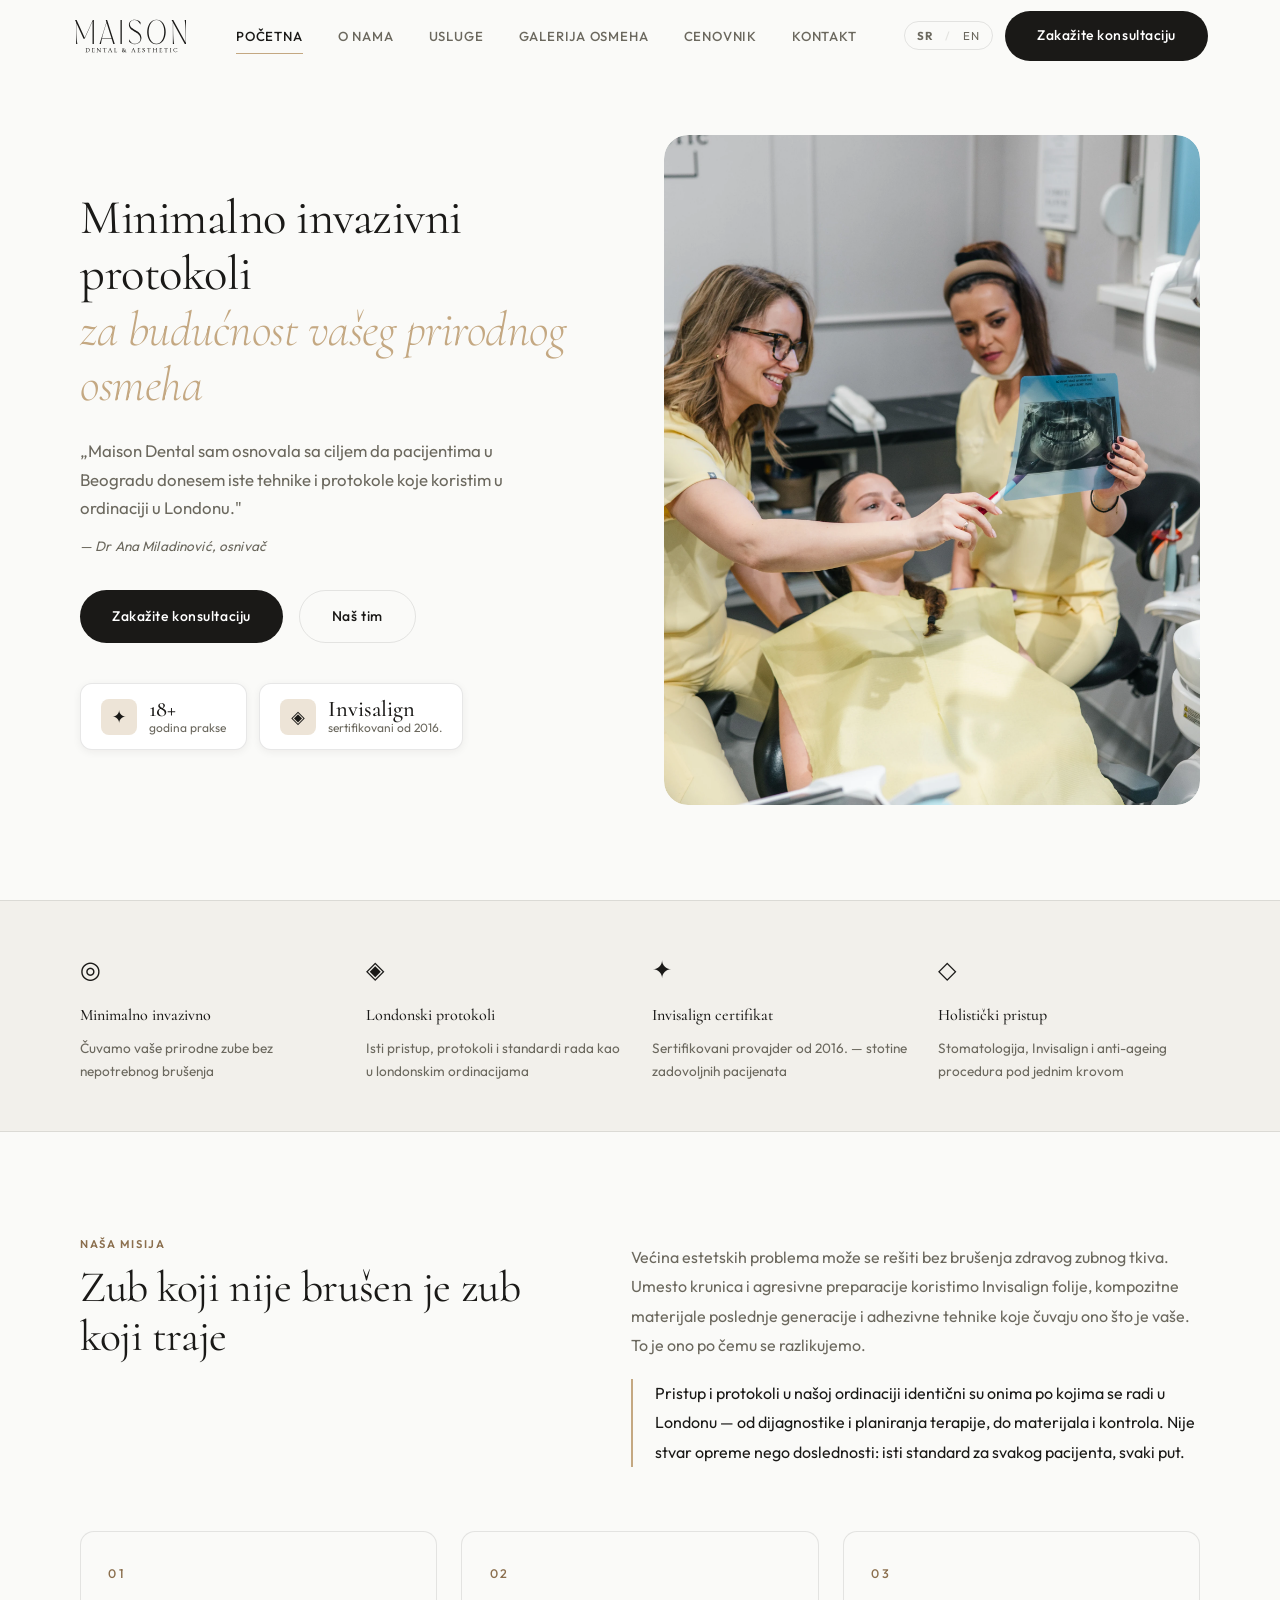
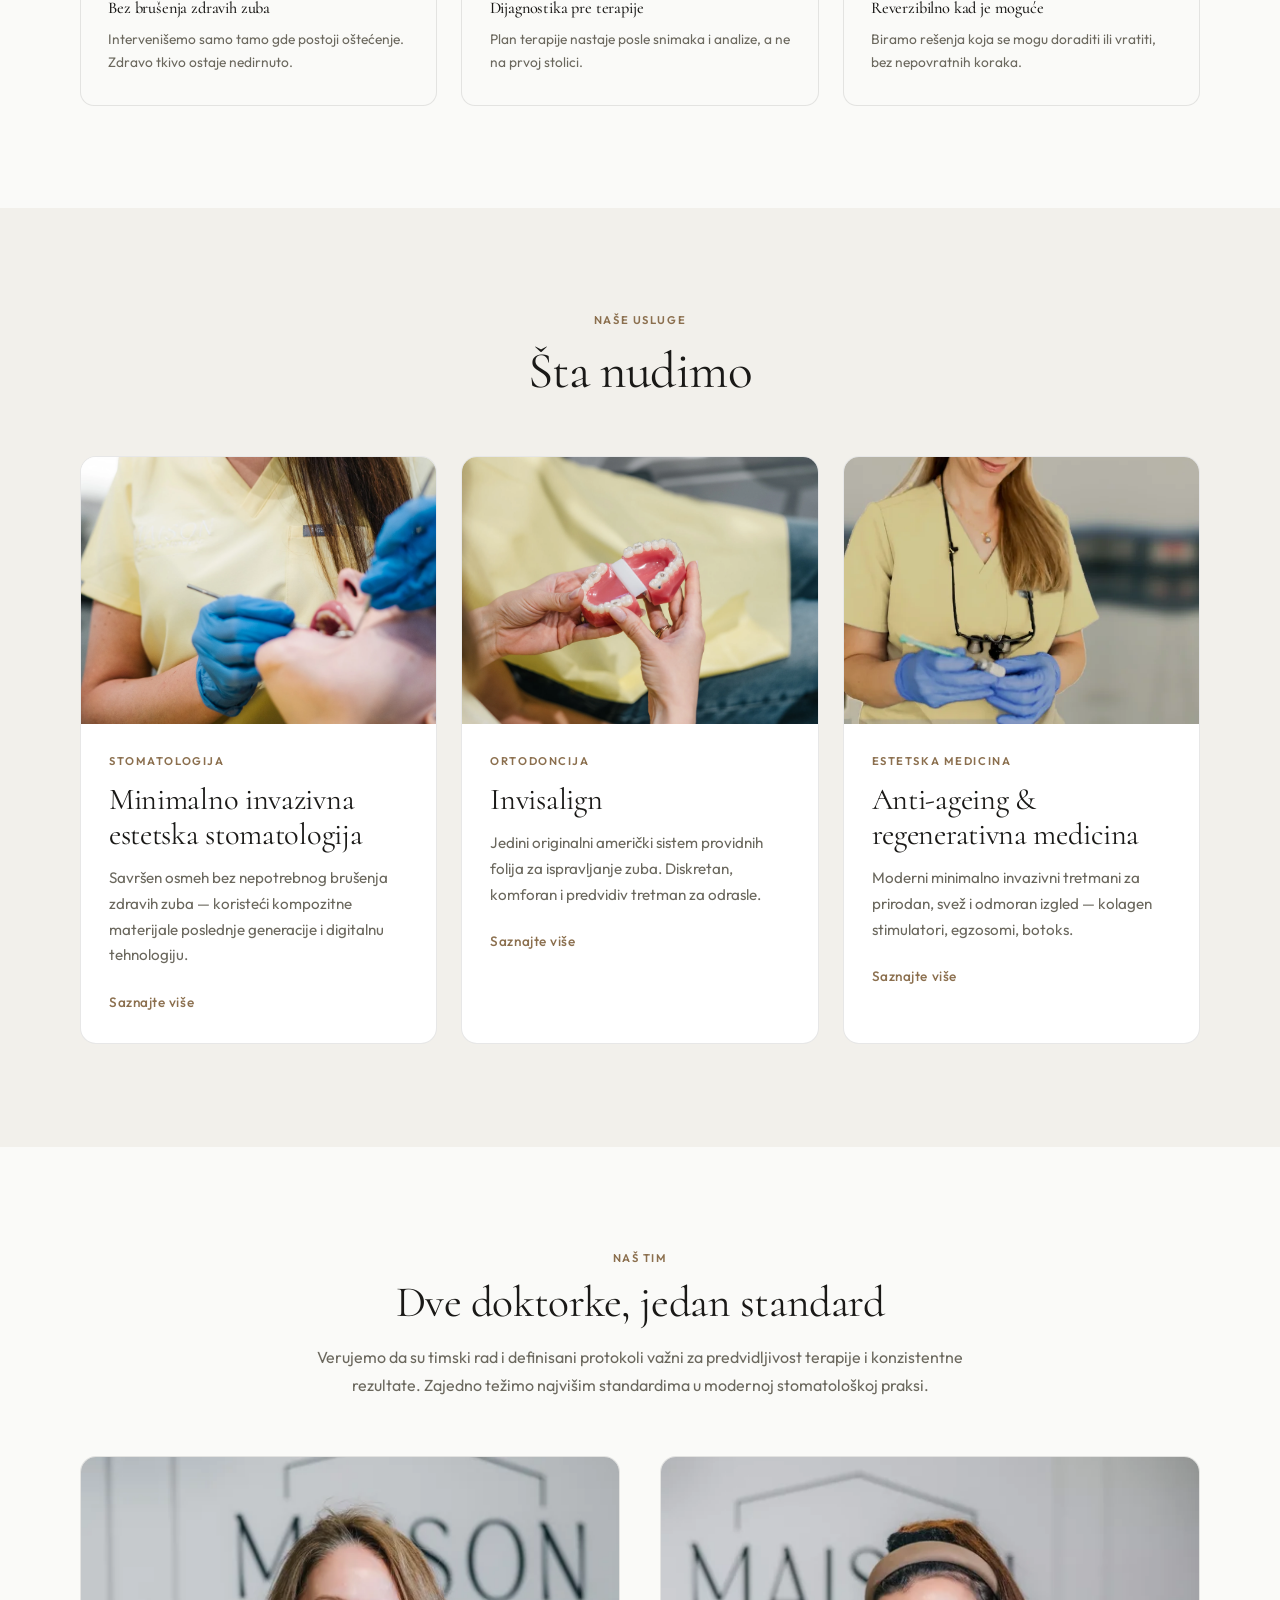
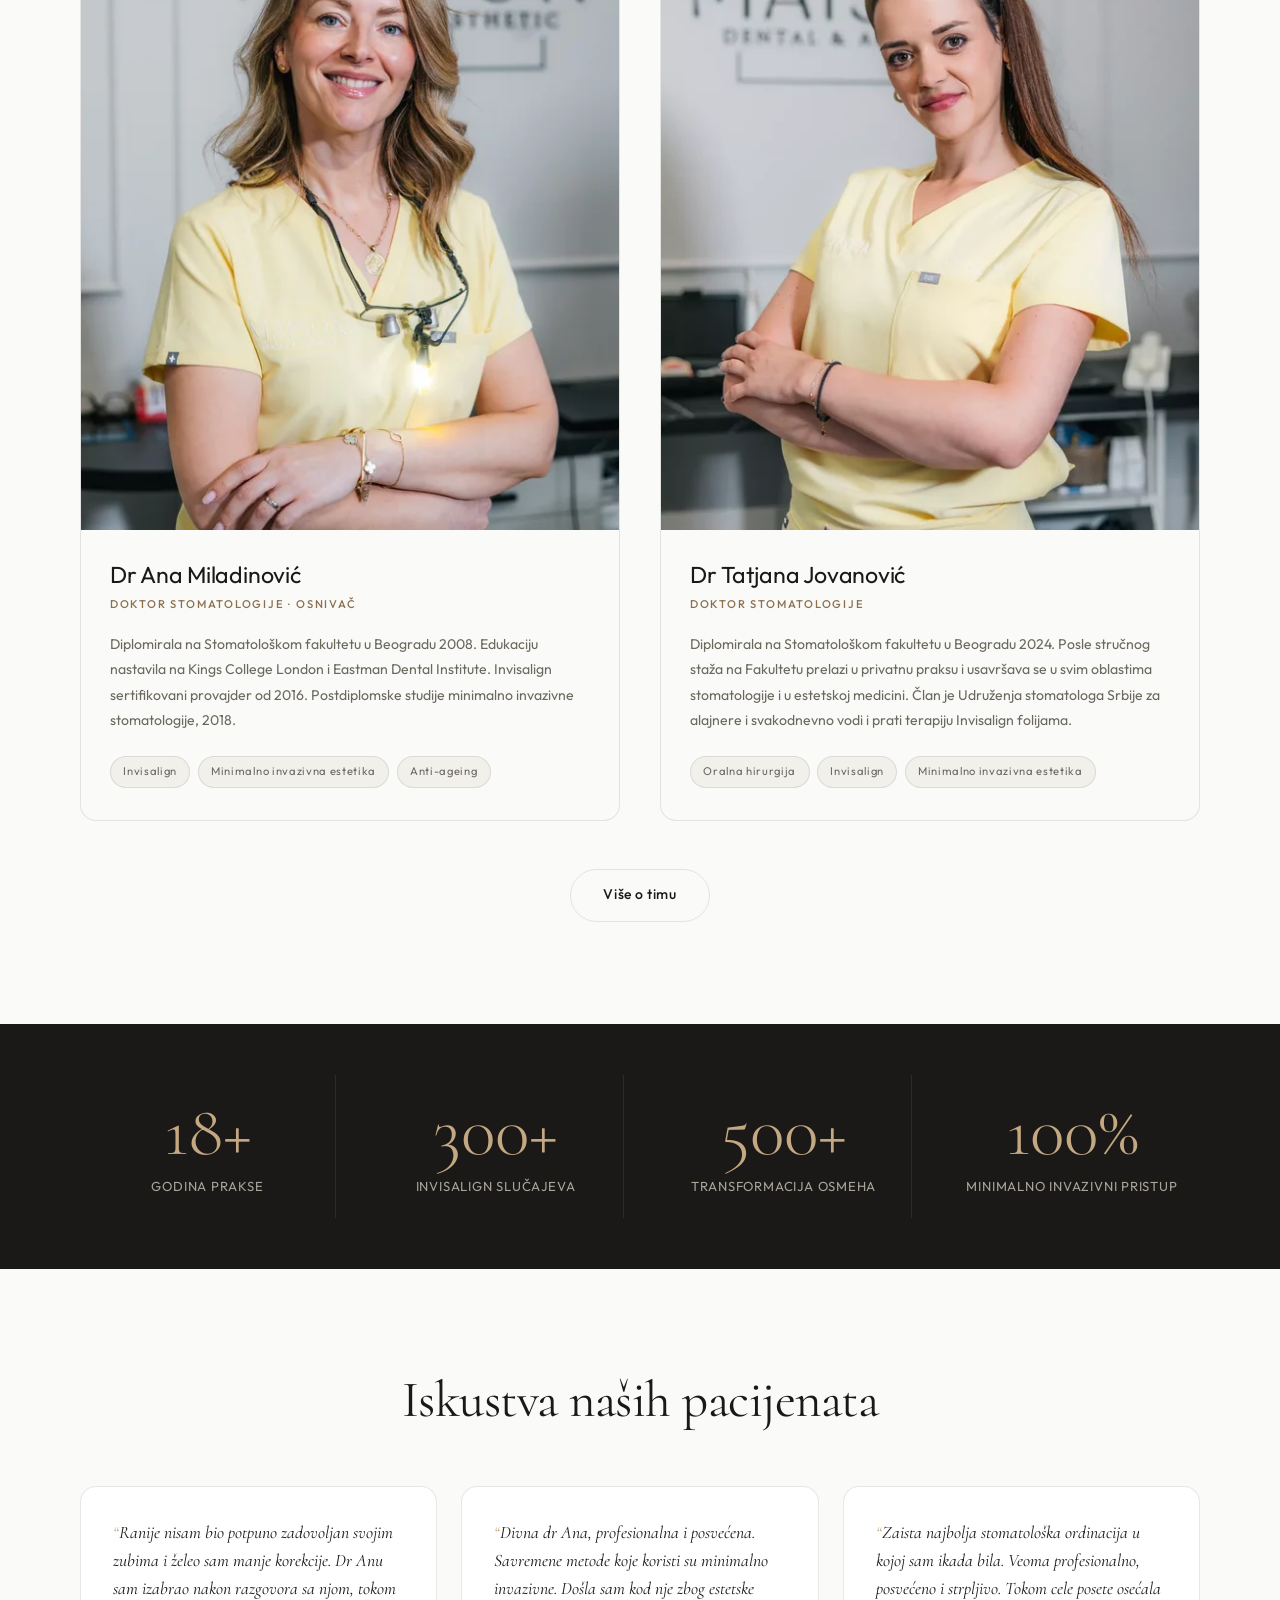
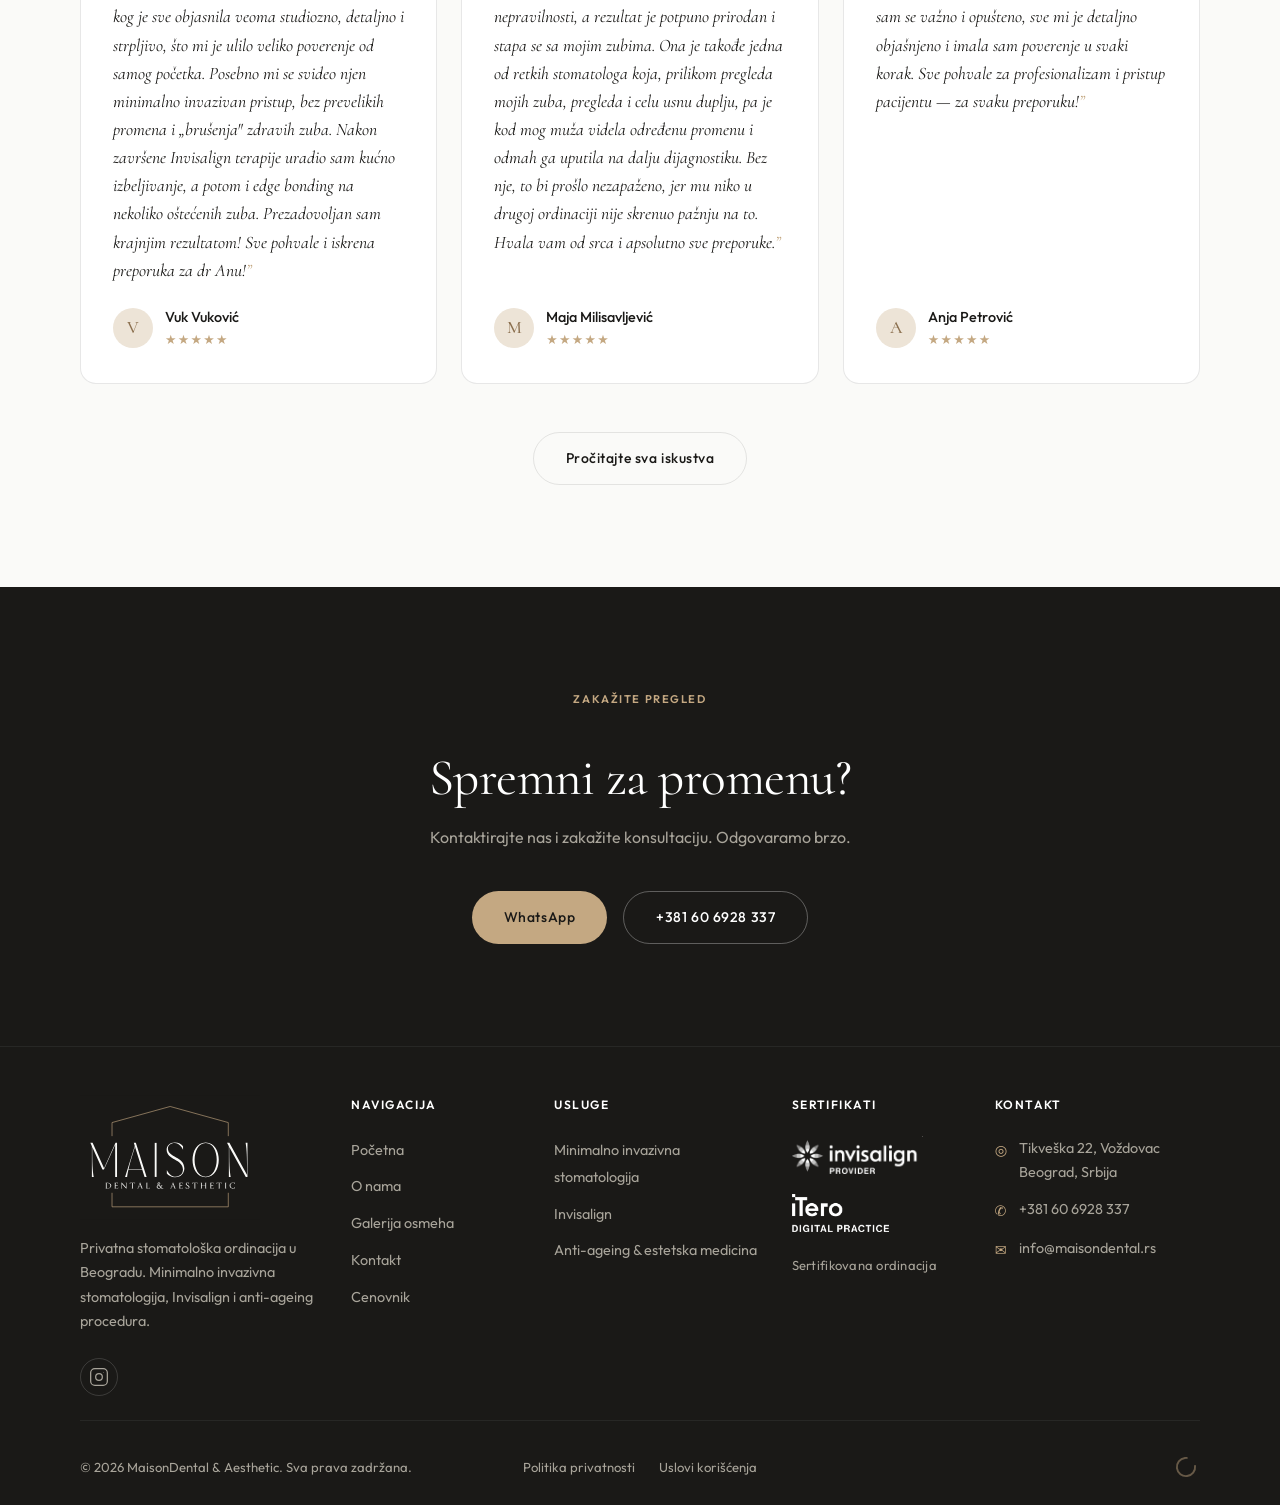
==== commit 80fe4edf: "Izmena podnaslova sekcije Naš tim (SR+EN) Co-Authored-By: Claude Sonnet 4.6 <noreply@anthropic.com>" ====
--- a/index.html
+++ b/index.html
@@ -251,7 +251,7 @@
         <div class="tim__head reveal">
           <p class="eyebrow" data-i18n="index.tim.eyebrow">Naš tim</p>
           <h2 class="tim__heading display" data-i18n="index.tim.h2">Dve doktorke, jedan standard</h2>
-          <p class="tim__lead" data-i18n="index.tim.lead">Pacijente vode dve doktorke, po istom protokolu. Ko vas primi nije pitanje sreće — dijagnostika, plan terapije i standard rada su isti.</p>
+          <p class="tim__lead" data-i18n="index.tim.lead">Verujemo da su timski rad i definisani protokoli važni za predvidljivost terapije i konzistentne rezultate. Zajedno težimo najvišim standardima u modernoj stomatološkoj praksi.</p>
         </div>
 
         <div class="tim__grid">
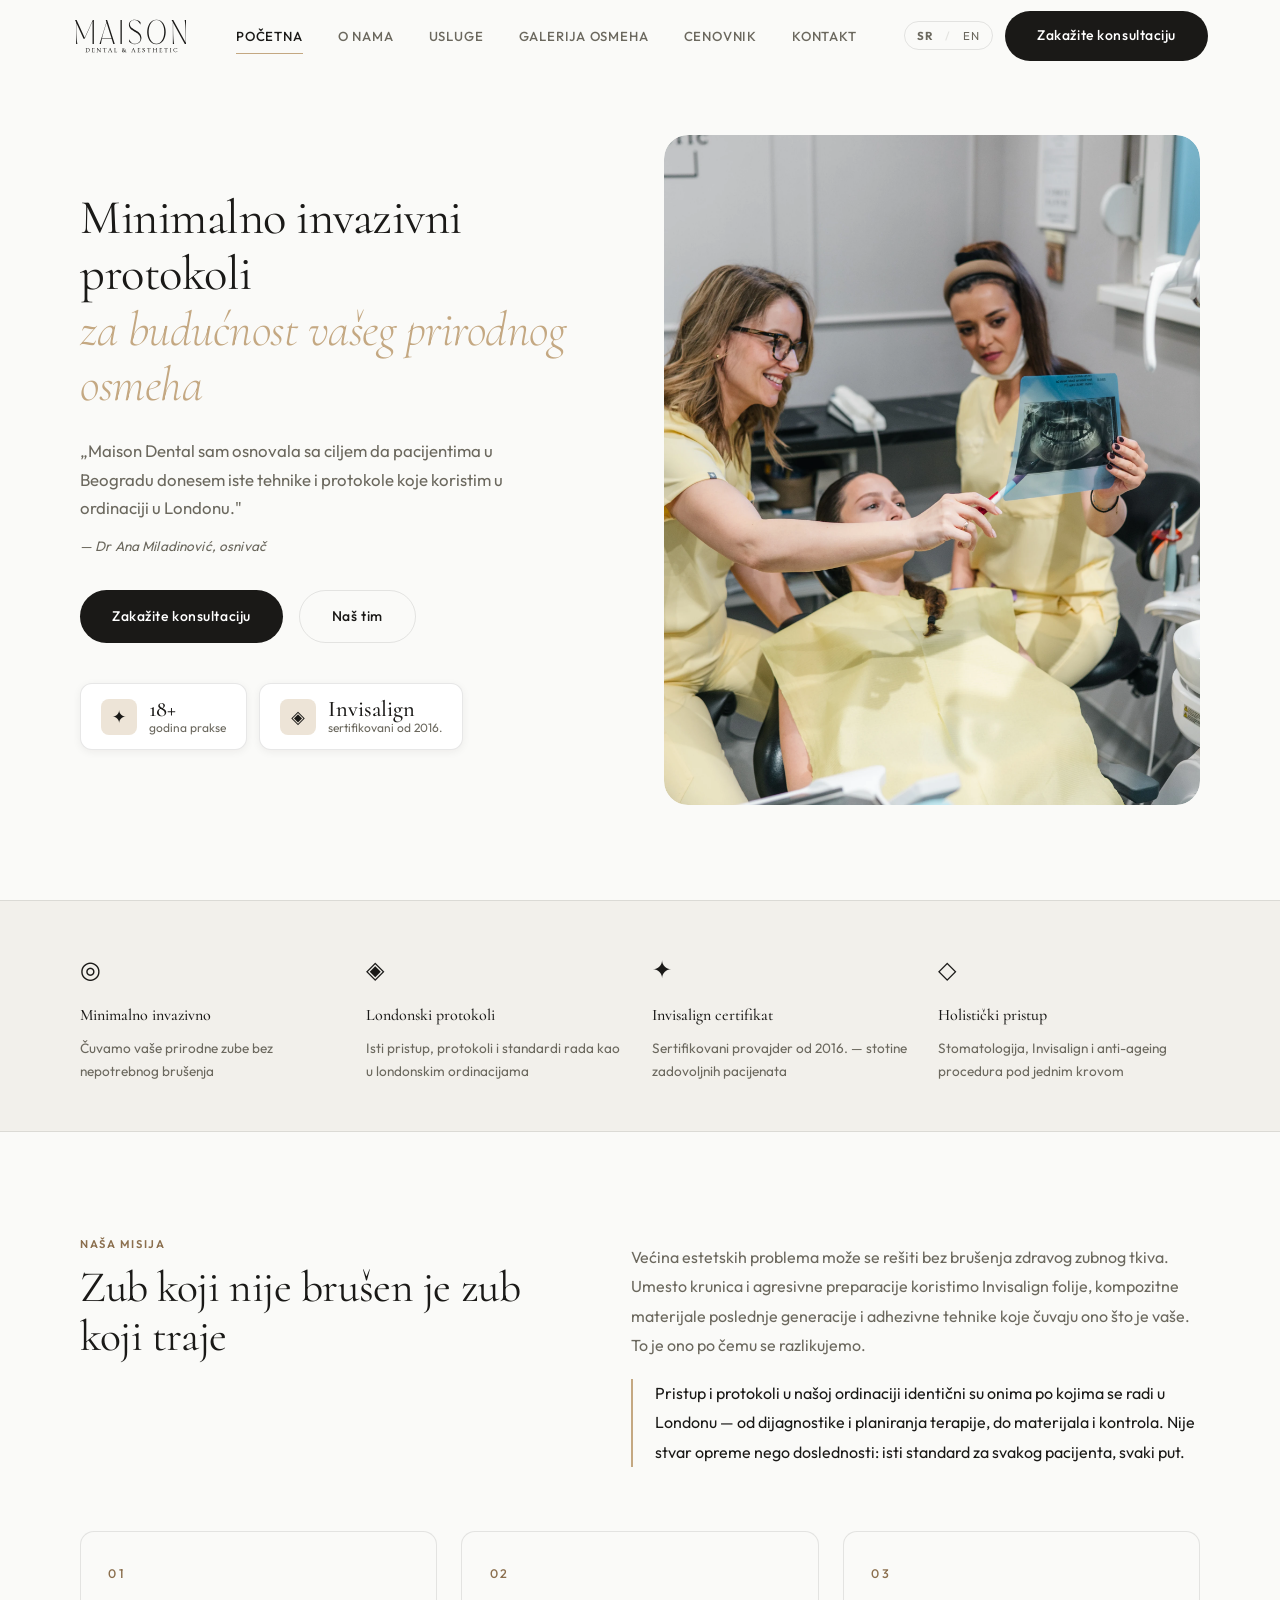
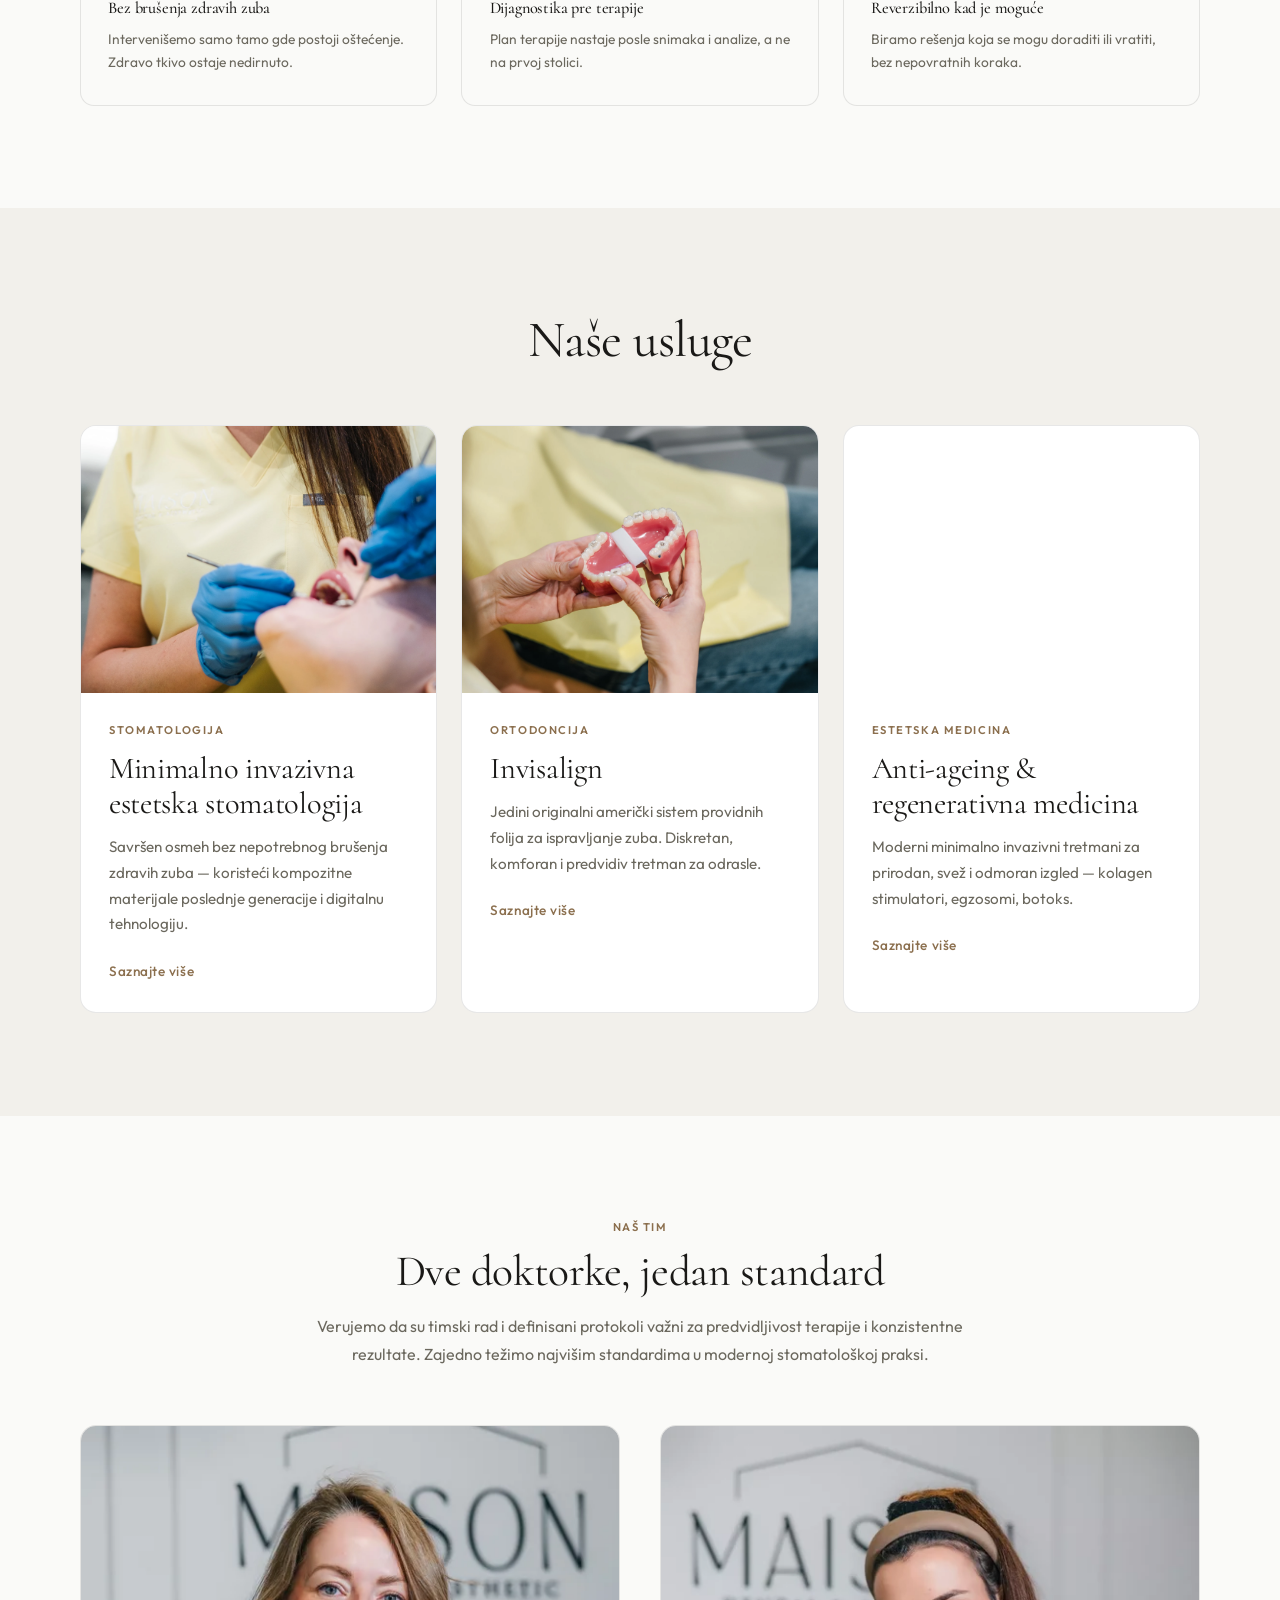
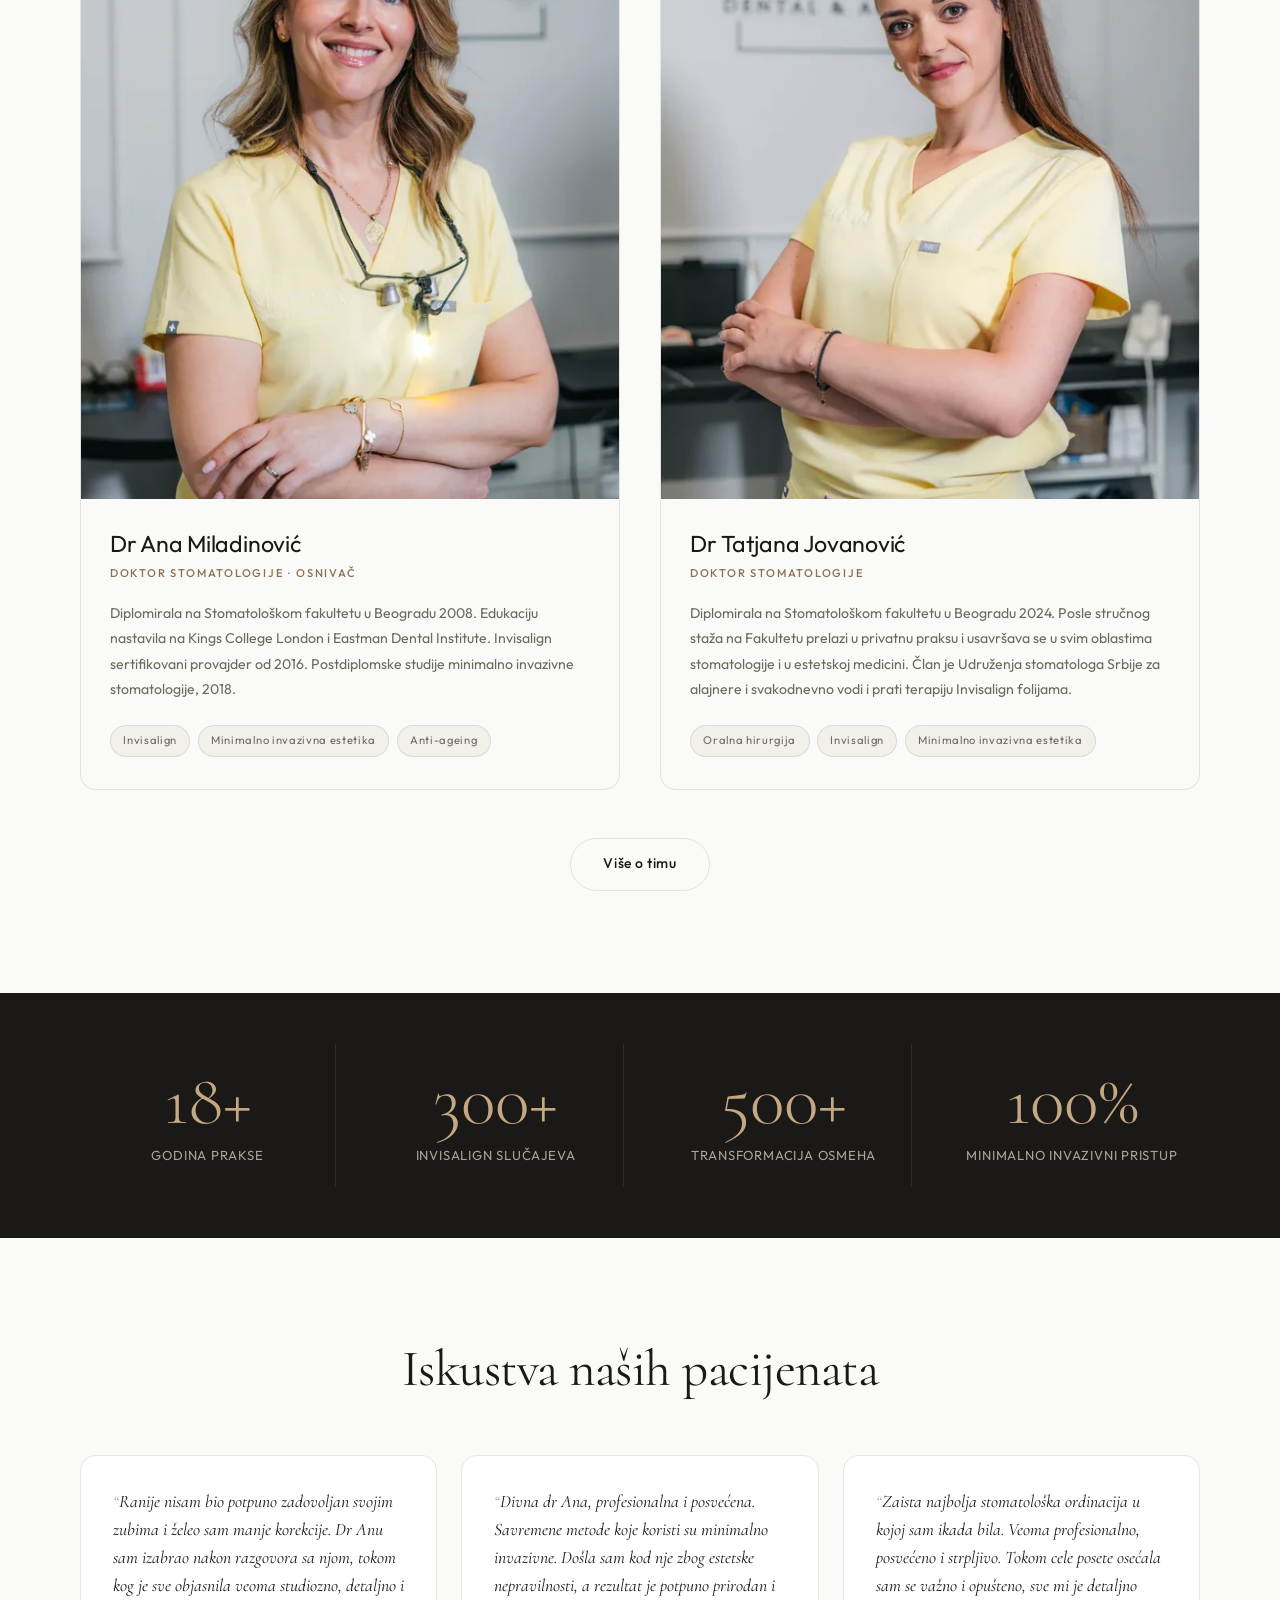
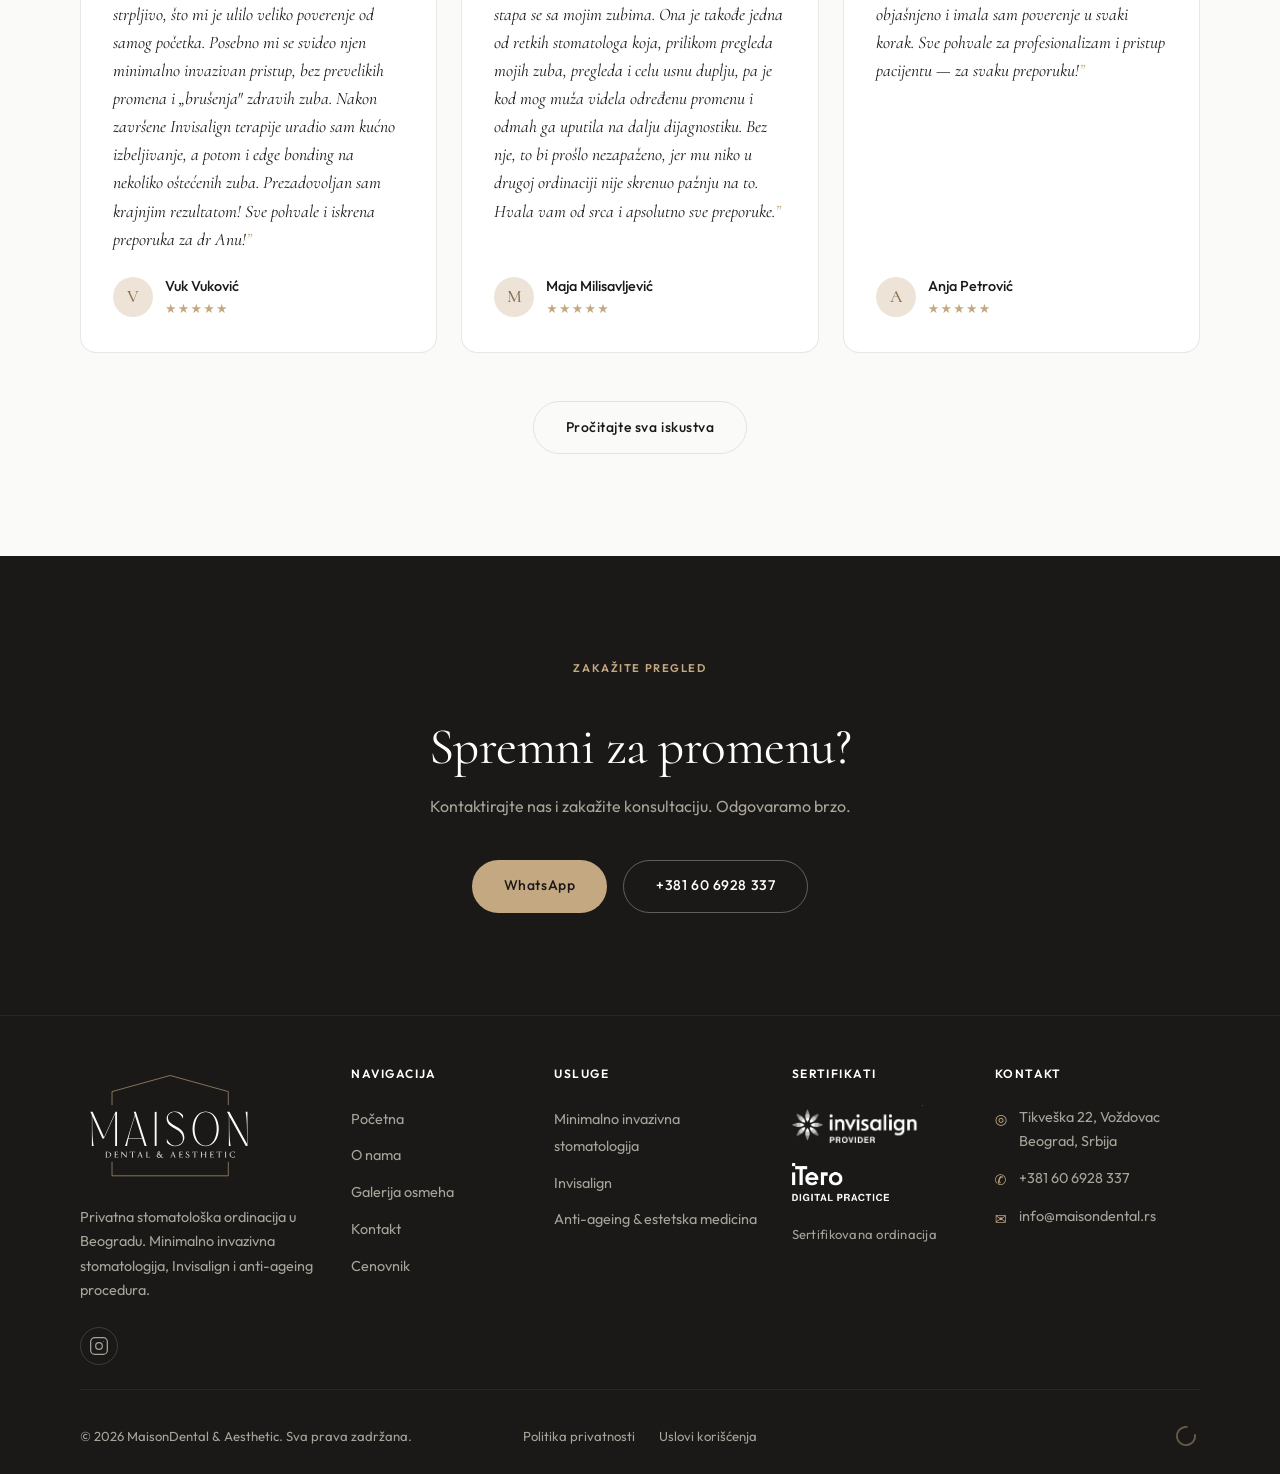
==== commit f8c70a30: "Sekcija Naše usluge: eyebrow→h2, uklonjen naslov Šta nudimo Co-Authored-By: Claude Sonnet 4.6 <norep" ====
--- a/index.html
+++ b/index.html
@@ -205,8 +205,7 @@
     <section class="section section--alt" id="usluge">
       <div class="container">
         <div class="services__head reveal">
-          <p class="eyebrow" data-i18n="index.services.eyebrow">Naše usluge</p>
-          <h2 data-i18n="index.services.h2">Šta nudimo</h2>
+          <h2 data-i18n="index.services.eyebrow">Naše usluge</h2>
         </div>
         <div class="grid-3">
           <article class="card reveal">
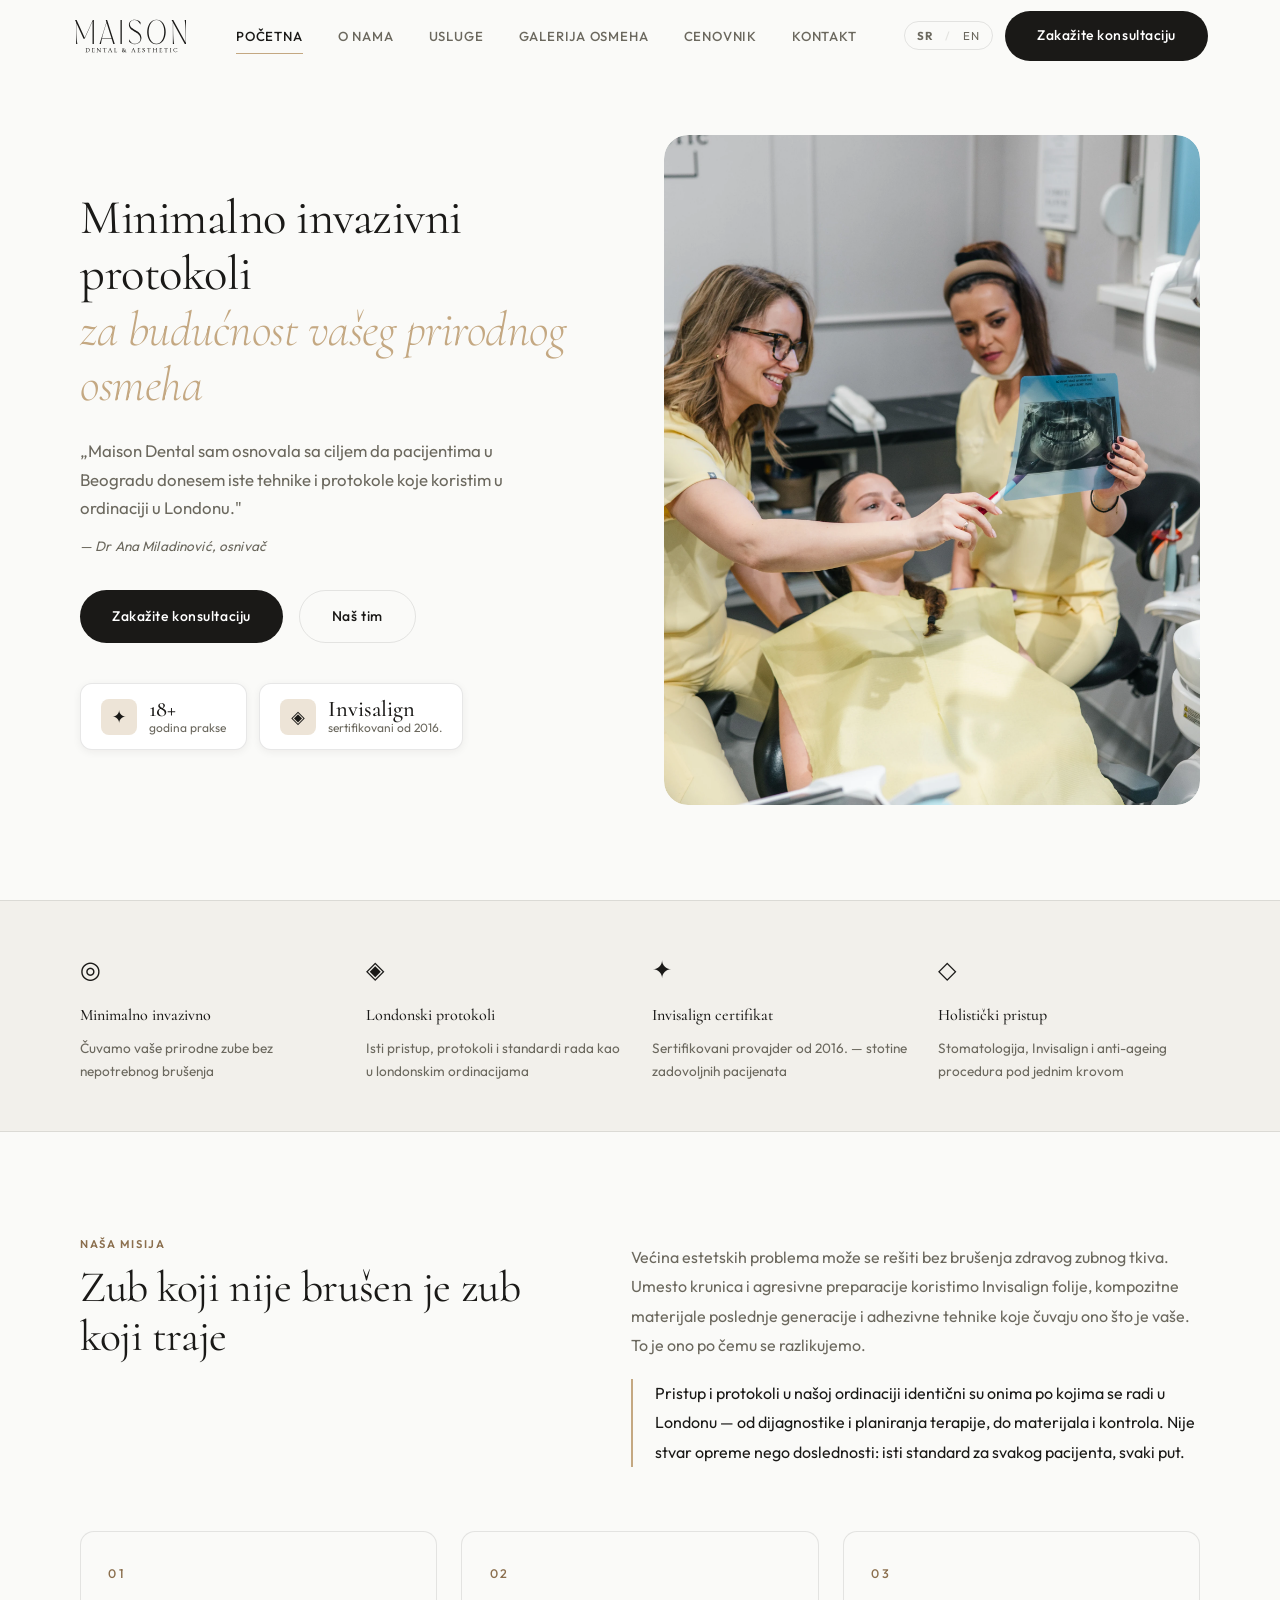
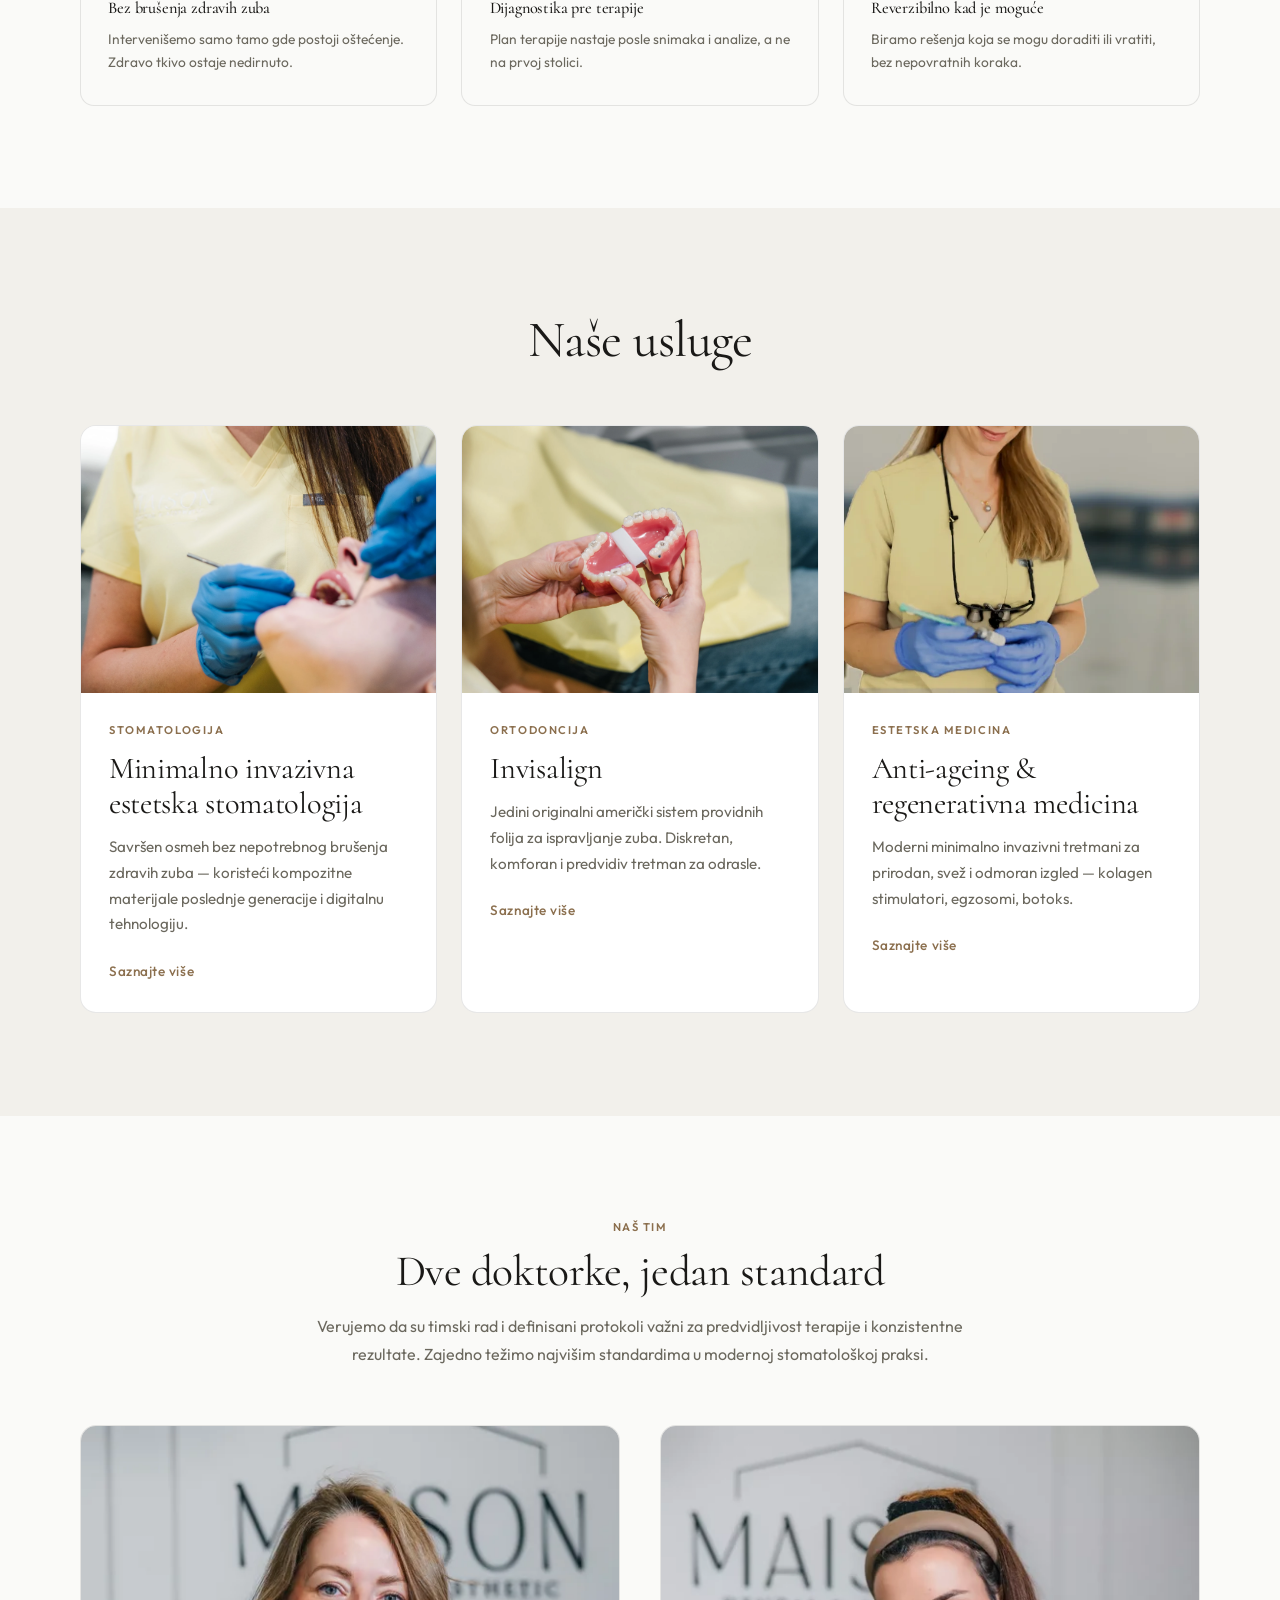
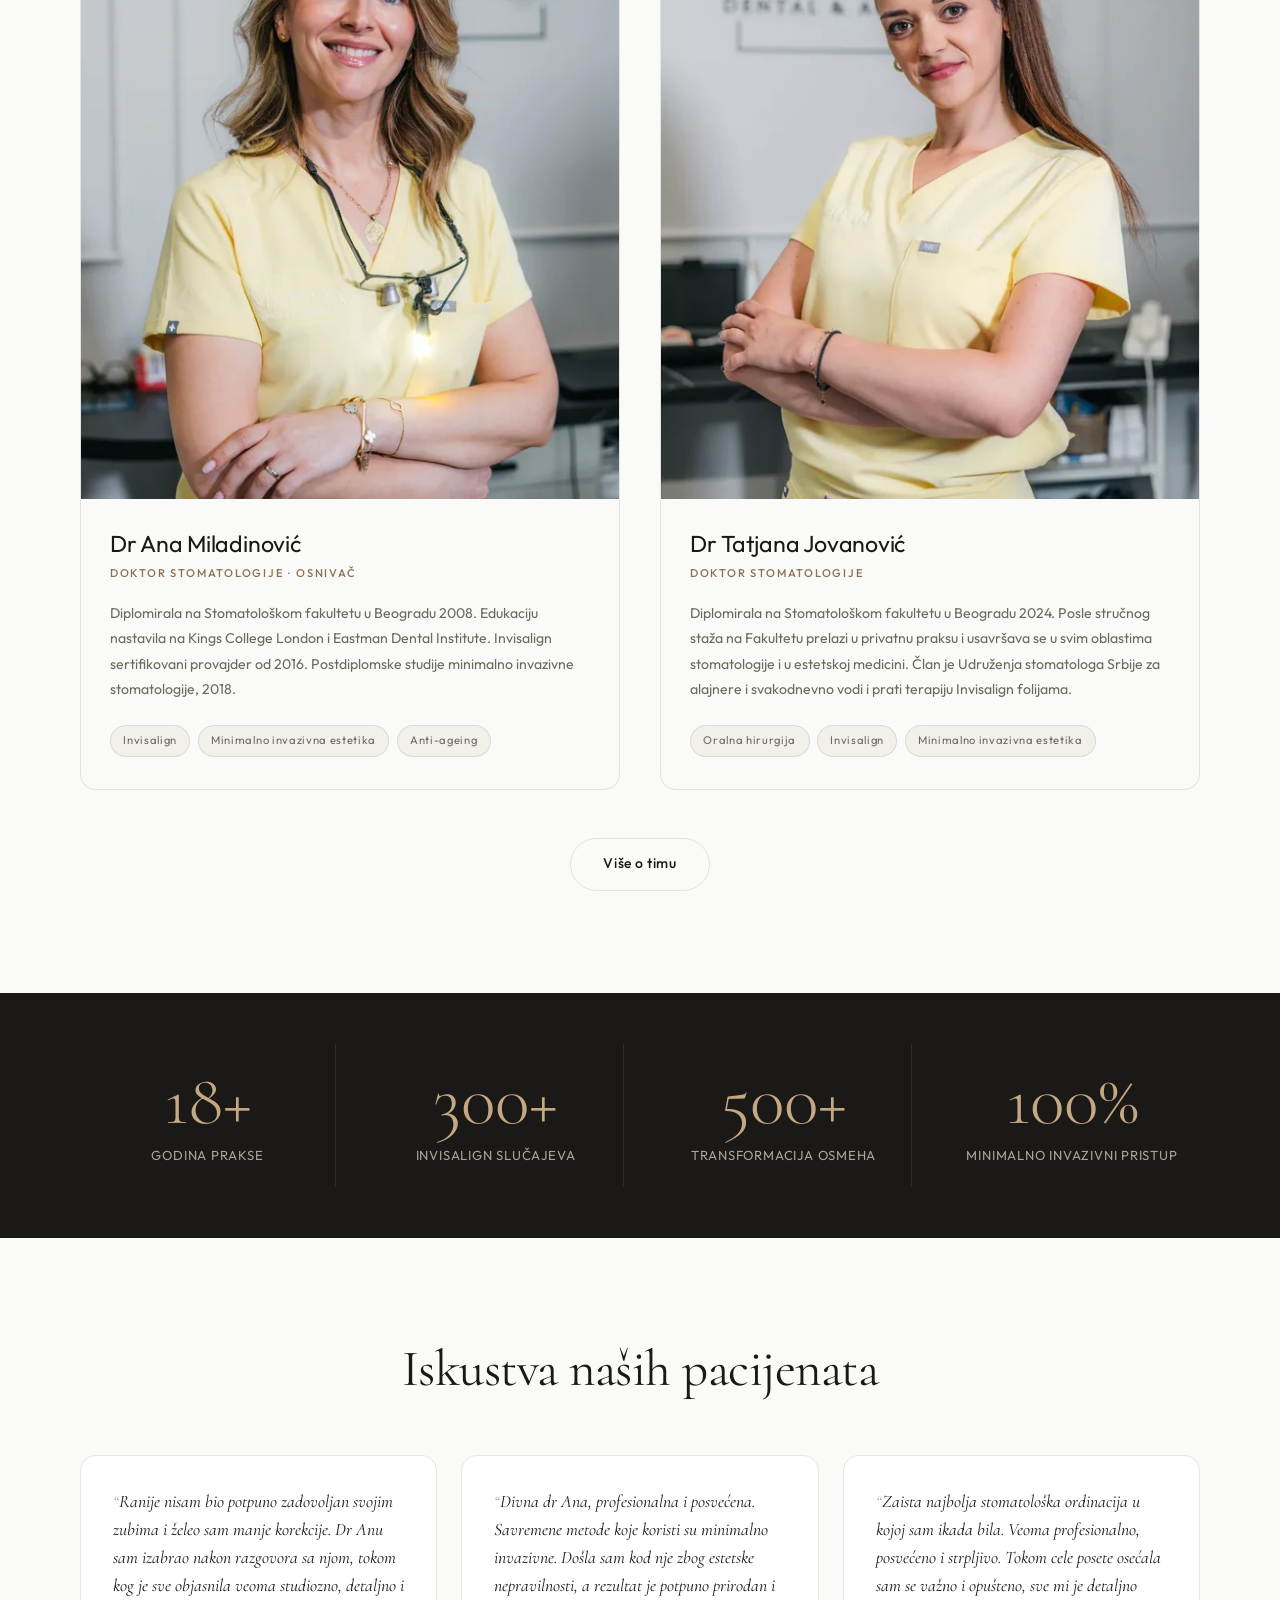
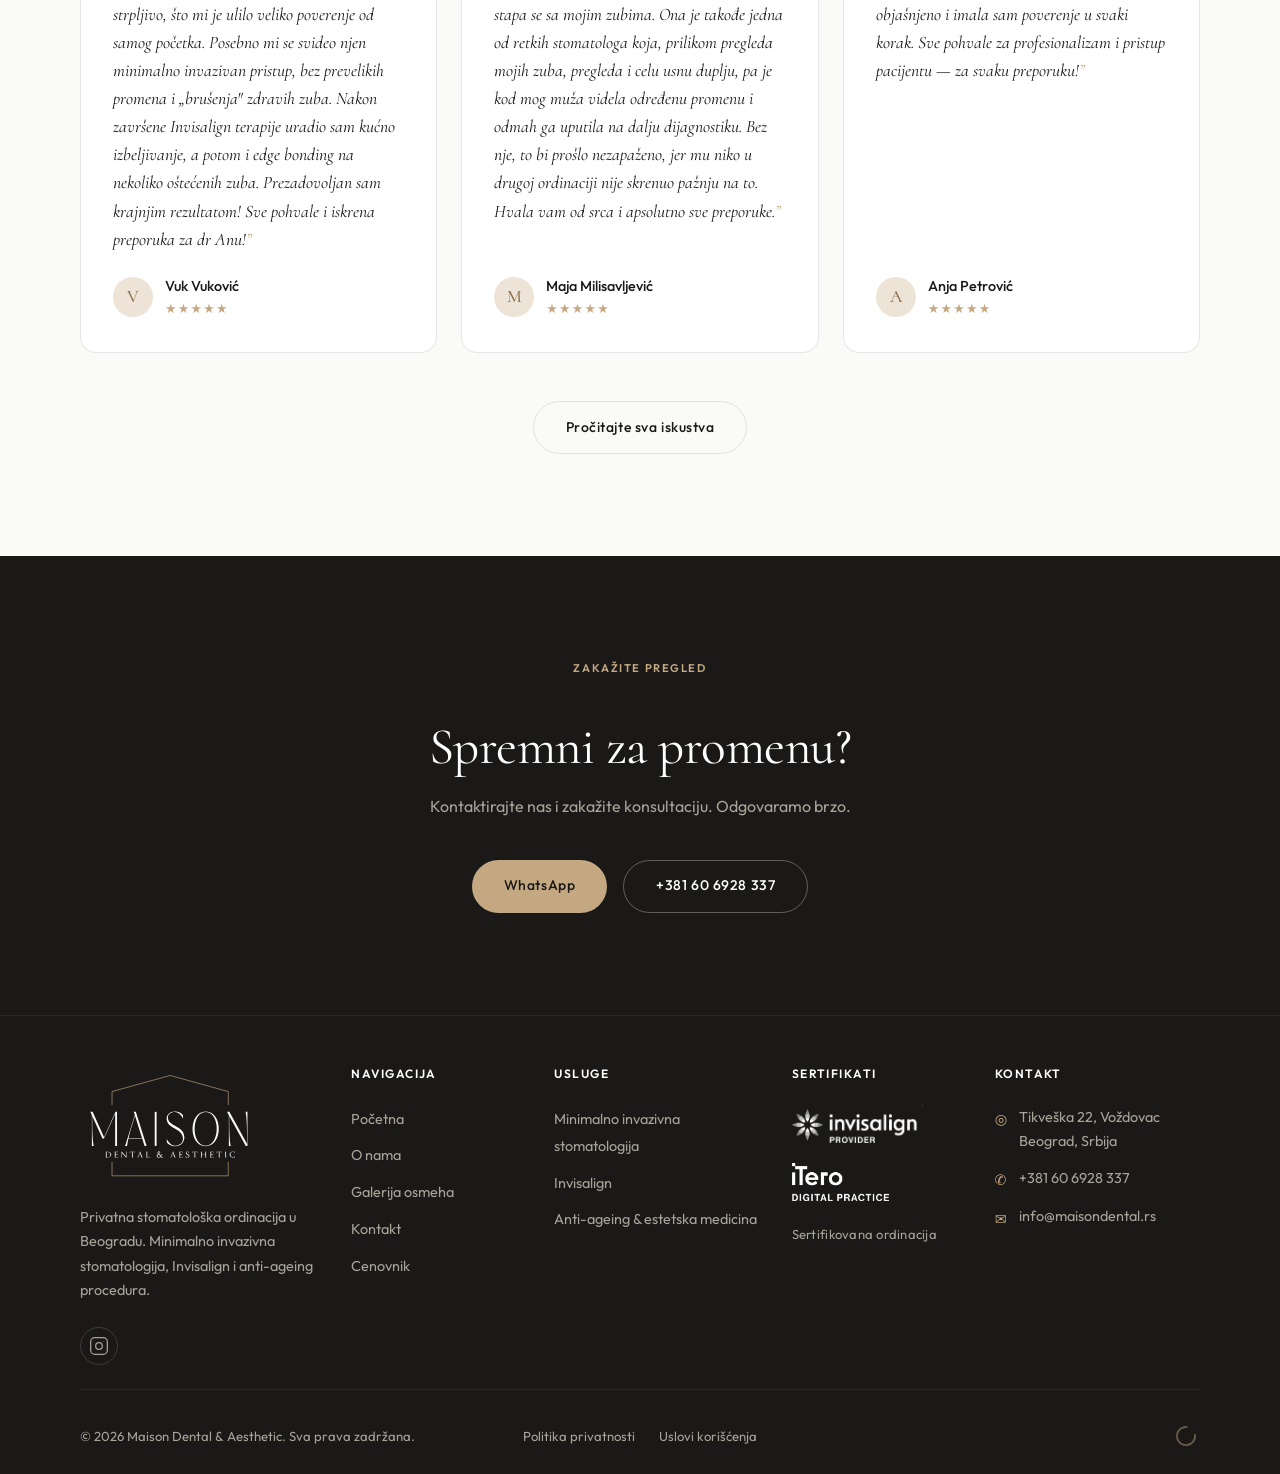
==== commit e402db3f: "Ispravljeno ime ordinacije i pin na mapi Co-Authored-By: Claude Sonnet 4.6 <noreply@anthropic.com>" ====
--- a/index.html
+++ b/index.html
@@ -3,10 +3,10 @@
 <head>
   <meta charset="UTF-8">
   <meta name="viewport" content="width=device-width, initial-scale=1.0">
-  <title>MaisonDental &amp; Aesthetic — Estetska stomatologija Beograd</title>
-  <meta name="description" content="MaisonDental &amp; Aesthetic — privatna stomatološka ordinacija Dr Ane Miladinović u Beogradu. Minimalno invazivna stomatologija, Invisalign i anti-ageing tretmani.">
+  <title>Maison Dental &amp; Aesthetic — Estetska stomatologija Beograd</title>
+  <meta name="description" content="Maison Dental &amp; Aesthetic — privatna stomatološka ordinacija Dr Ane Miladinović u Beogradu. Minimalno invazivna stomatologija, Invisalign i anti-ageing tretmani.">
   <meta property="og:type" content="website">
-  <meta property="og:title" content="MaisonDental &amp; Aesthetic — Estetska stomatologija Beograd">
+  <meta property="og:title" content="Maison Dental &amp; Aesthetic — Estetska stomatologija Beograd">
   <meta property="og:image" content="https://maisondental.rs/images/og-preview.jpg">
   <meta property="og:url" content="https://maisondental.rs/">
   <meta property="og:locale" content="sr_RS">
@@ -23,14 +23,14 @@
     .lang-sep { color:var(--c-border); }
   </style>
   <script type="application/ld+json">
-  {"@context":"https://schema.org","@type":"Dentist","name":"MaisonDental & Aesthetic","telephone":"+381606928337","email":"info@maisondental.rs","url":"https://maisondental.rs","address":{"@type":"PostalAddress","streetAddress":"Tikveška 22","addressLocality":"Beograd","addressRegion":"Voždovac","postalCode":"11000","addressCountry":"RS"},"medicalSpecialty":["Dentistry","CosmeticDentistry"],"sameAs":["https://www.instagram.com/smile_by_dr_ana/"]}
+  {"@context":"https://schema.org","@type":"Dentist","name":"Maison Dental & Aesthetic","telephone":"+381606928337","email":"info@maisondental.rs","url":"https://maisondental.rs","address":{"@type":"PostalAddress","streetAddress":"Tikveška 22","addressLocality":"Beograd","addressRegion":"Voždovac","postalCode":"11000","addressCountry":"RS"},"medicalSpecialty":["Dentistry","CosmeticDentistry"],"sameAs":["https://www.instagram.com/smile_by_dr_ana/"]}
   </script>
 </head>
 <body>
 
   <nav class="nav" aria-label="Glavna navigacija">
     <div class="nav__inner">
-      <a class="brand" href="index.html" aria-label="MaisonDental &amp; Aesthetic — početna">
+      <a class="brand" href="index.html" aria-label="Maison Dental &amp; Aesthetic — početna">
       <svg class="brand__mark" viewBox="0 0 540 240" preserveAspectRatio="xMinYMid slice" aria-hidden="true" focusable="false">
     <g fill="currentColor">
       <g class="ml-g" style="--a:translate(69.16px,46.03px) rotate(-34.50deg) scale(0.08586);--b:translate(57.44px,157.86px) rotate(0.00deg) scale(0.64300);--d:0ms"><path transform="translate(-80.13 -375.55)" d="M 138.29 373.96 L 147.7 373.96 L 147.7 201.89 L 140.17 201.89 L 82.02 330.01 L 23.86 201.89 L 12.57 201.89 L 20.29 218.56 L 20.29 373.96 L 29.7 373.96 C 26.31 351.98 22.17 329.22 22.17 242.39 L 22.17 222.8 L 73.73 336.1 L 81.45 336.1 L 138.29 210.89 Z M 138.29 373.96 "/></g>
@@ -210,7 +210,7 @@
         <div class="grid-3">
           <article class="card reveal">
             <div class="card__img-wrap service-card__img" role="img">
-              <img src="images/usluga-stomatologija.webp" alt="Stomatološki tretman u MaisonDental ordinaciji" width="600" height="450" loading="lazy" decoding="async" style="width:100%;height:100%;object-fit:cover;display:block;">
+              <img src="images/usluga-stomatologija.webp" alt="Stomatološki tretman u Maison Dental ordinaciji" width="600" height="450" loading="lazy" decoding="async" style="width:100%;height:100%;object-fit:cover;display:block;">
             </div>
             <div class="card__body">
               <p class="eyebrow card__eyebrow" data-i18n="index.s1.eyebrow">Stomatologija</p>
@@ -362,7 +362,7 @@
       <div class="footer__grid">
         <div>
           <div class="footer__logo">
-            <img src="images/maisondental-logo-dark.svg" alt="MaisonDental &amp; Aesthetic" height="36" loading="lazy">
+            <img src="images/maisondental-logo-dark.svg" alt="Maison Dental &amp; Aesthetic" height="36" loading="lazy">
           </div>
           <p class="footer__desc" data-i18n="footer.desc">Privatna stomatološka ordinacija u Beogradu. Minimalno invazivna stomatologija, Invisalign i anti-ageing procedura.</p>
           <div class="footer__social">
@@ -411,7 +411,7 @@
         </div>
       </div>
       <div class="footer__bottom">
-        <span data-i18n="footer.rights">© 2026 MaisonDental &amp; Aesthetic. Sva prava zadržana.</span>
+        <span data-i18n="footer.rights">© 2026 Maison Dental &amp; Aesthetic. Sva prava zadržana.</span>
         <nav aria-label="Pravni dokumenti" class="footer__legal-links">
           <a href="politika-privatnosti.html" data-i18n="footer.legal.pp">Politika privatnosti</a>
           <a href="uslovi-koriscenja.html" data-i18n="footer.legal.uk">Uslovi korišćenja</a>
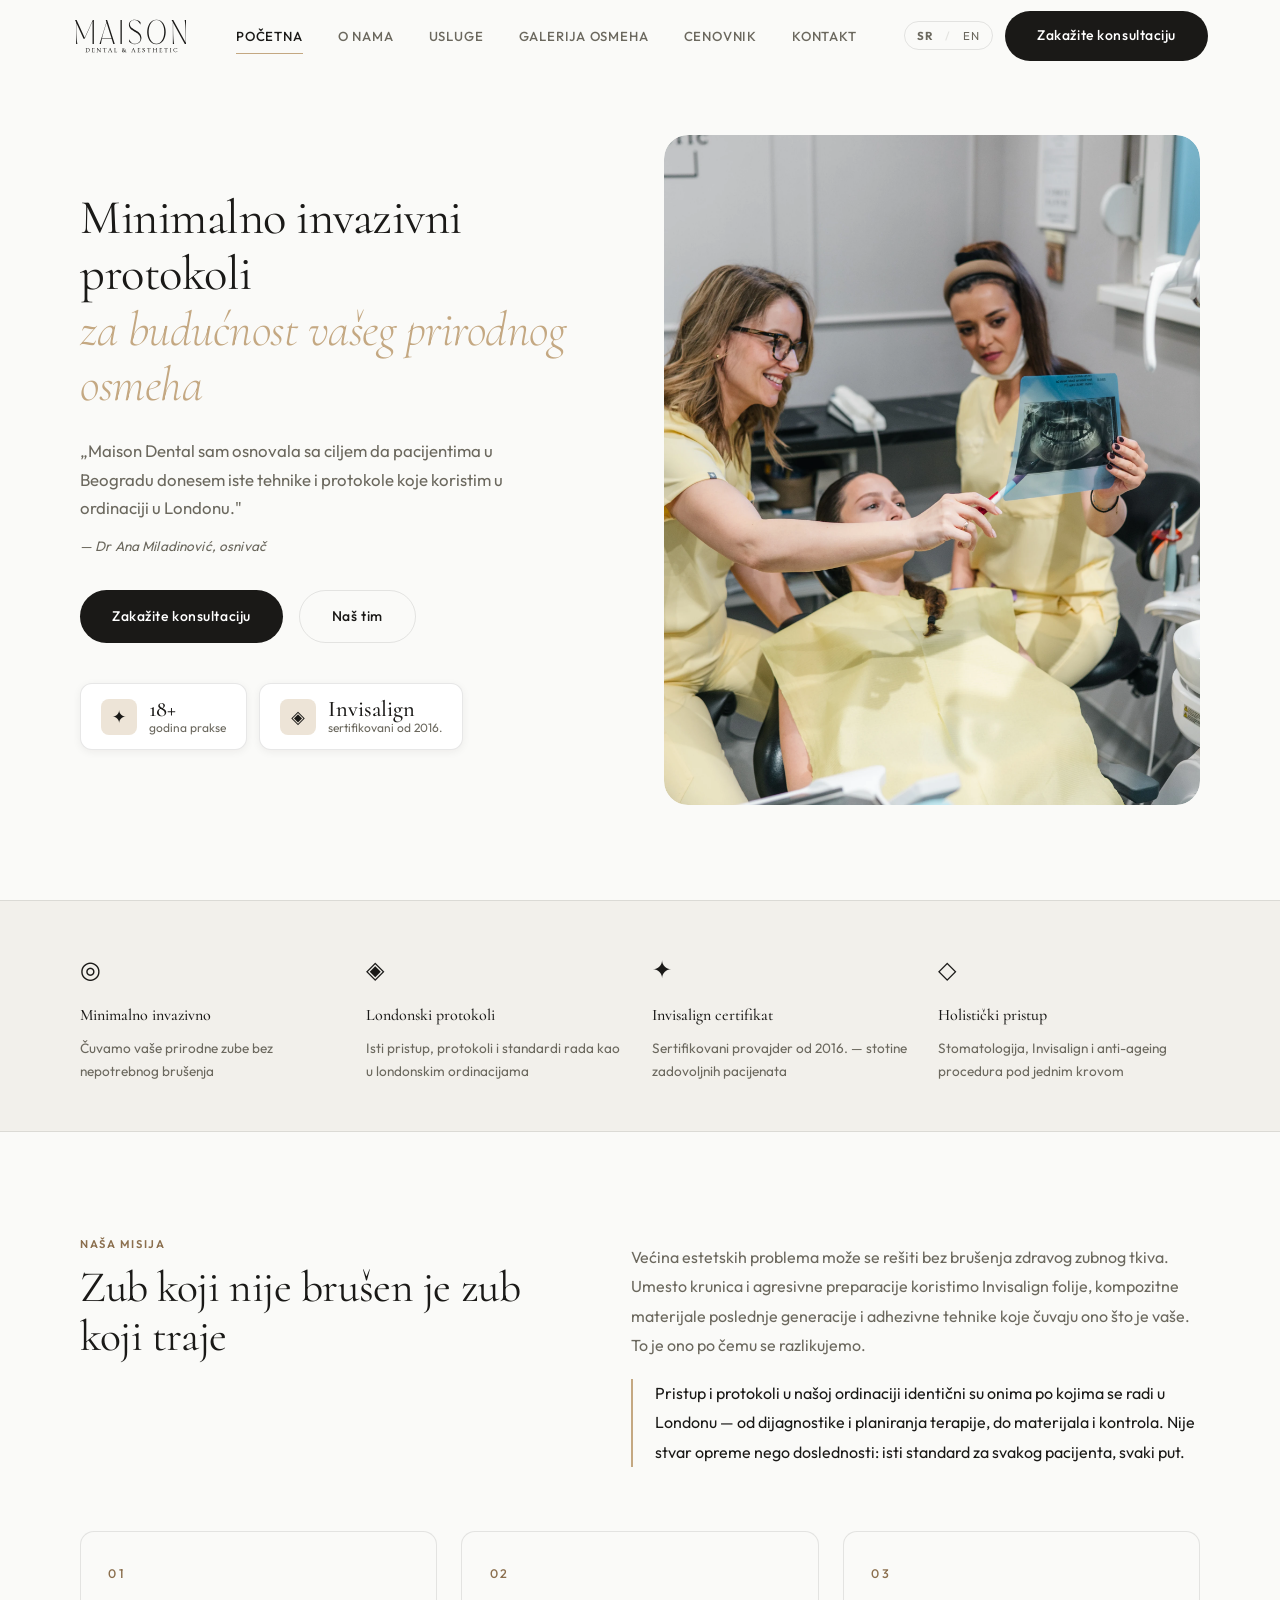
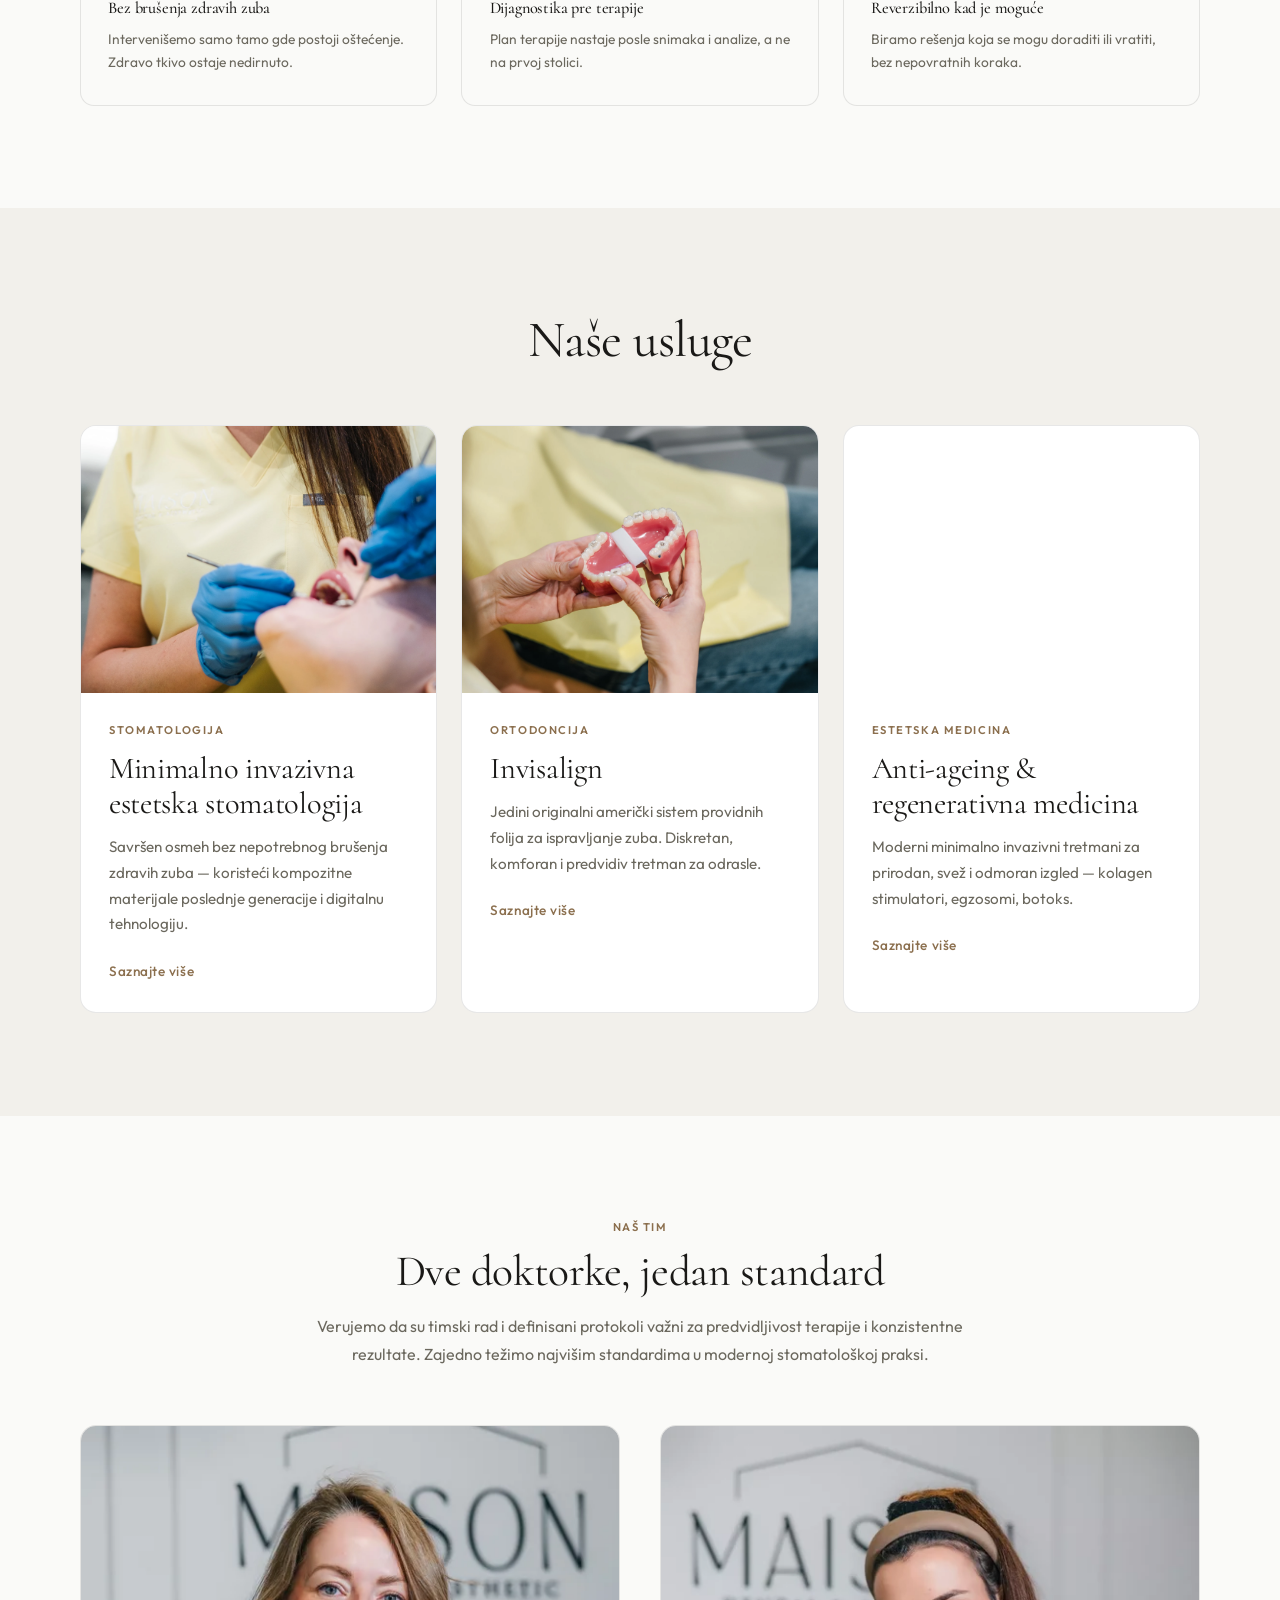
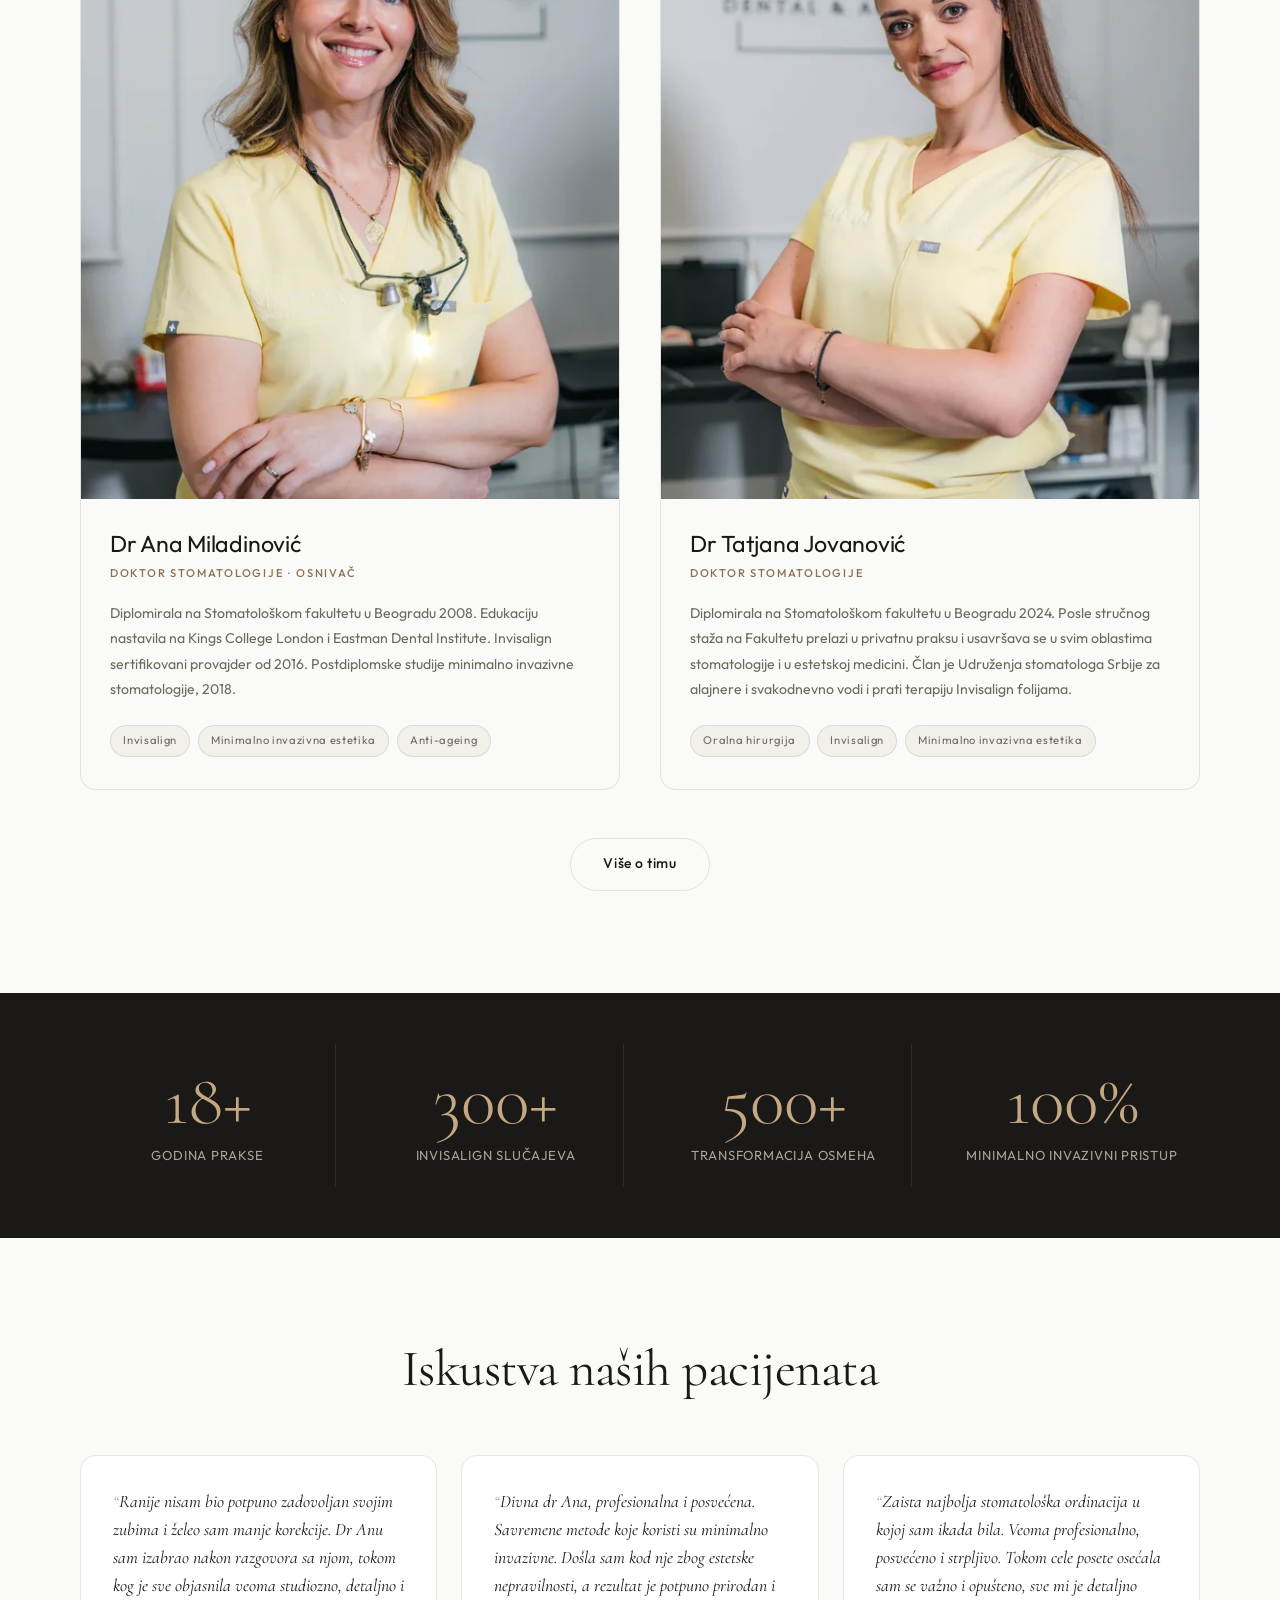
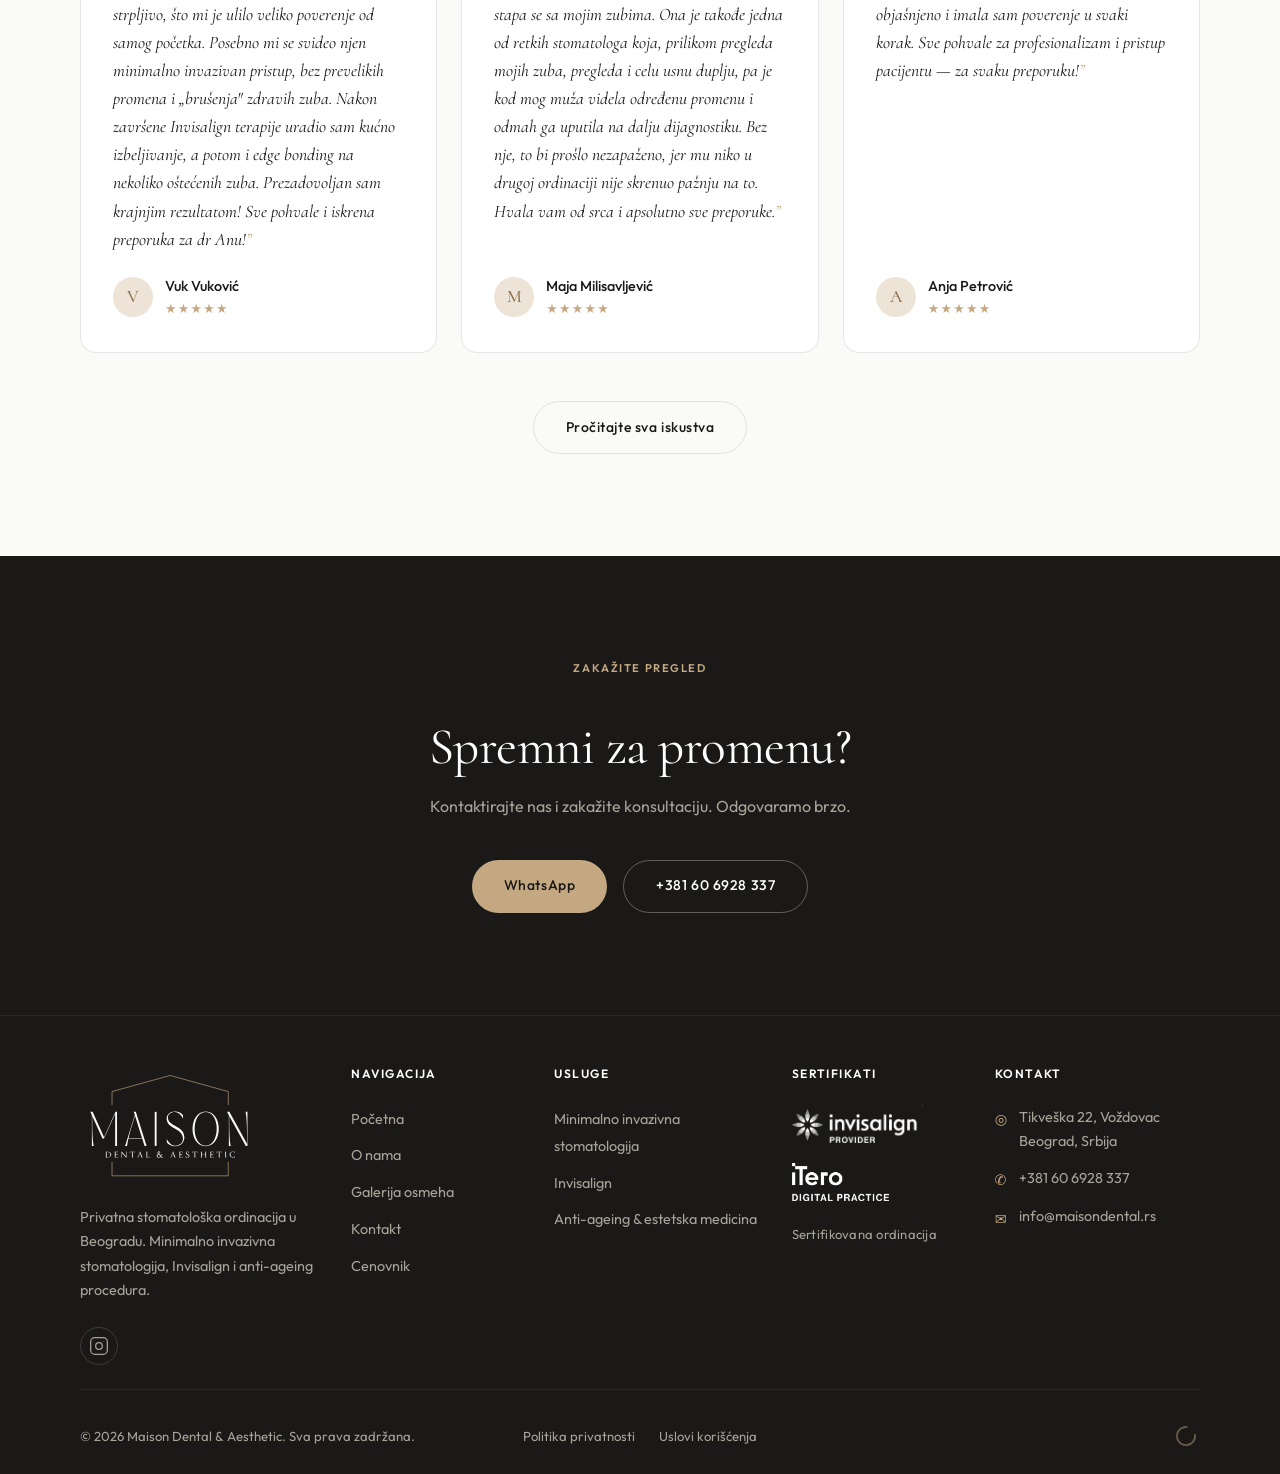
==== commit d56f4fb1: "SEO: prosirena schema ordinacije, Invisalign procedura i FAQ Co-Authored-By: Claude Sonnet 4.6 <nore" ====
--- a/index.html
+++ b/index.html
@@ -23,7 +23,110 @@
     .lang-sep { color:var(--c-border); }
   </style>
   <script type="application/ld+json">
-  {"@context":"https://schema.org","@type":"Dentist","name":"Maison Dental & Aesthetic","telephone":"+381606928337","email":"info@maisondental.rs","url":"https://maisondental.rs","address":{"@type":"PostalAddress","streetAddress":"Tikveška 22","addressLocality":"Beograd","addressRegion":"Voždovac","postalCode":"11000","addressCountry":"RS"},"medicalSpecialty":["Dentistry","CosmeticDentistry"],"sameAs":["https://www.instagram.com/smile_by_dr_ana/"]}
+  {
+    "@context": "https://schema.org",
+    "@type": "Dentist",
+    "@id": "https://maisondental.rs/#ordinacija",
+    "name": "Maison Dental & Aesthetic",
+    "description": "Ordinacija minimalno invazivne estetske stomatologije u Beogradu. Invisalign sertifikovani provajder od 2016.",
+    "slogan": "Vaš osmeh, naša misija",
+    "url": "https://maisondental.rs",
+    "telephone": "+381606928337",
+    "email": "info@maisondental.rs",
+    "priceRange": "$$",
+    "currenciesAccepted": "RSD",
+    "image": "https://maisondental.rs/images/og-preview.jpg",
+    "logo": "https://maisondental.rs/images/maisondental-logo-dark.svg",
+    "address": {
+      "@type": "PostalAddress",
+      "streetAddress": "Tikveška 22",
+      "addressLocality": "Beograd",
+      "addressRegion": "Voždovac",
+      "postalCode": "11000",
+      "addressCountry": "RS"
+    },
+    "geo": {
+      "@type": "GeoCoordinates",
+      "latitude": 44.7895912,
+      "longitude": 20.4820253
+    },
+    "hasMap": "https://maps.google.com/?cid=16026353024675296193",
+    "areaServed": [
+      { "@type": "City", "name": "Beograd" },
+      { "@type": "AdministrativeArea", "name": "Voždovac" }
+    ],
+    "medicalSpecialty": ["Dentistry", "CosmeticDentistry"],
+    "openingHoursSpecification": [
+      {
+        "@type": "OpeningHoursSpecification",
+        "dayOfWeek": ["Monday", "Tuesday", "Wednesday", "Thursday", "Friday"],
+        "opens": "11:00",
+        "closes": "18:00"
+      },
+      {
+        "@type": "OpeningHoursSpecification",
+        "dayOfWeek": "Saturday",
+        "opens": "09:00",
+        "closes": "14:00"
+      }
+    ],
+    "founder": {
+      "@type": "Person",
+      "name": "Dr Ana Miladinović",
+      "jobTitle": "Doktor stomatologije",
+      "alumniOf": [
+        { "@type": "CollegeOrUniversity", "name": "Stomatološki fakultet Univerziteta u Beogradu" },
+        { "@type": "CollegeOrUniversity", "name": "King's College London" },
+        { "@type": "CollegeOrUniversity", "name": "Eastman Dental Institute" }
+      ]
+    },
+    "employee": [
+      {
+        "@type": "Person",
+        "name": "Dr Ana Miladinović",
+        "jobTitle": "Doktor stomatologije — osnivač ordinacije"
+      },
+      {
+        "@type": "Person",
+        "name": "Dr Tatjana Jovanović",
+        "jobTitle": "Doktor stomatologije"
+      }
+    ],
+    "hasOfferCatalog": {
+      "@type": "OfferCatalog",
+      "name": "Usluge",
+      "itemListElement": [
+        {
+          "@type": "Offer",
+          "itemOffered": {
+            "@type": "MedicalProcedure",
+            "name": "Invisalign — ispravljanje zuba providnim folijama",
+            "url": "https://maisondental.rs/usluge/invisalign.html"
+          }
+        },
+        {
+          "@type": "Offer",
+          "itemOffered": {
+            "@type": "MedicalProcedure",
+            "name": "Minimalno invazivna estetska stomatologija",
+            "url": "https://maisondental.rs/usluge/stomatologija.html"
+          }
+        },
+        {
+          "@type": "Offer",
+          "itemOffered": {
+            "@type": "MedicalProcedure",
+            "name": "Anti-ageing i regenerativna estetska medicina",
+            "url": "https://maisondental.rs/usluge/anti-ageing.html"
+          }
+        }
+      ]
+    },
+    "sameAs": [
+      "https://www.instagram.com/smile_by_dr_ana/",
+      "https://maps.google.com/?cid=16026353024675296193"
+    ]
+  }
   </script>
 </head>
 <body>
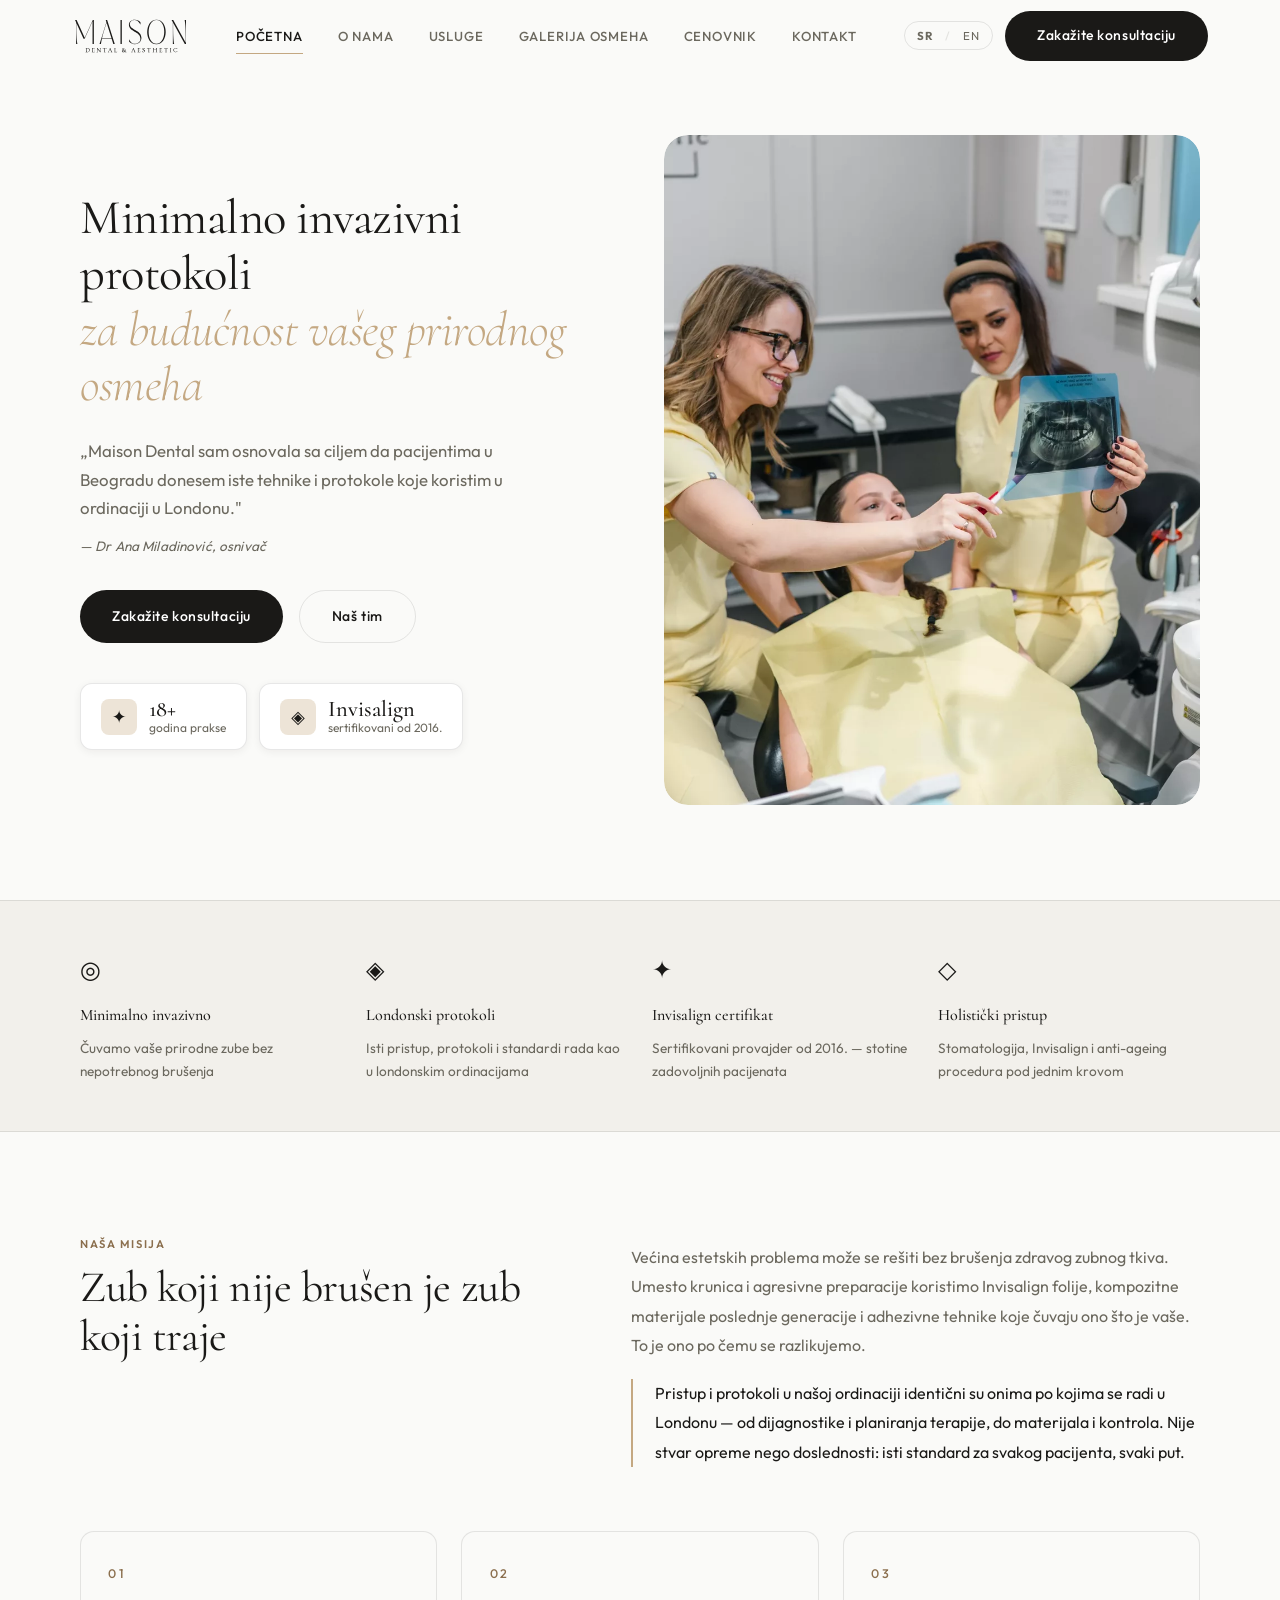
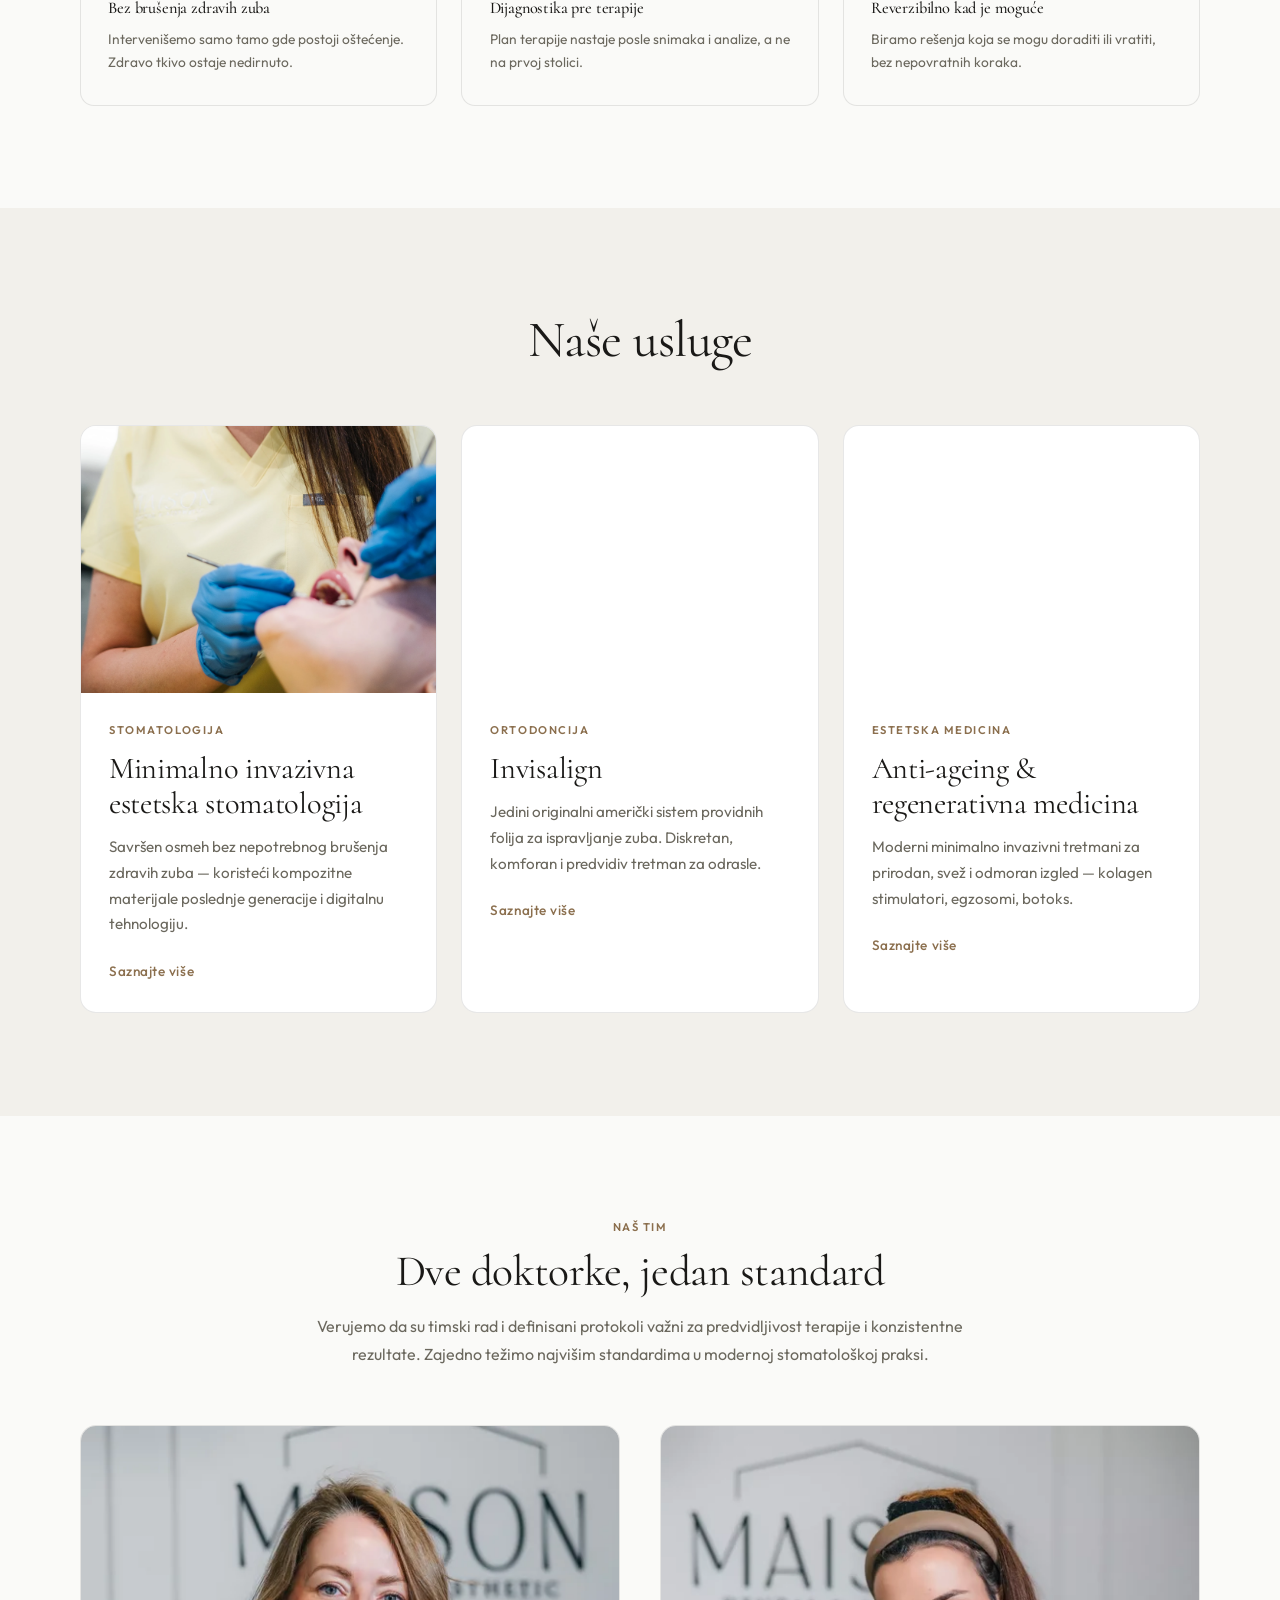
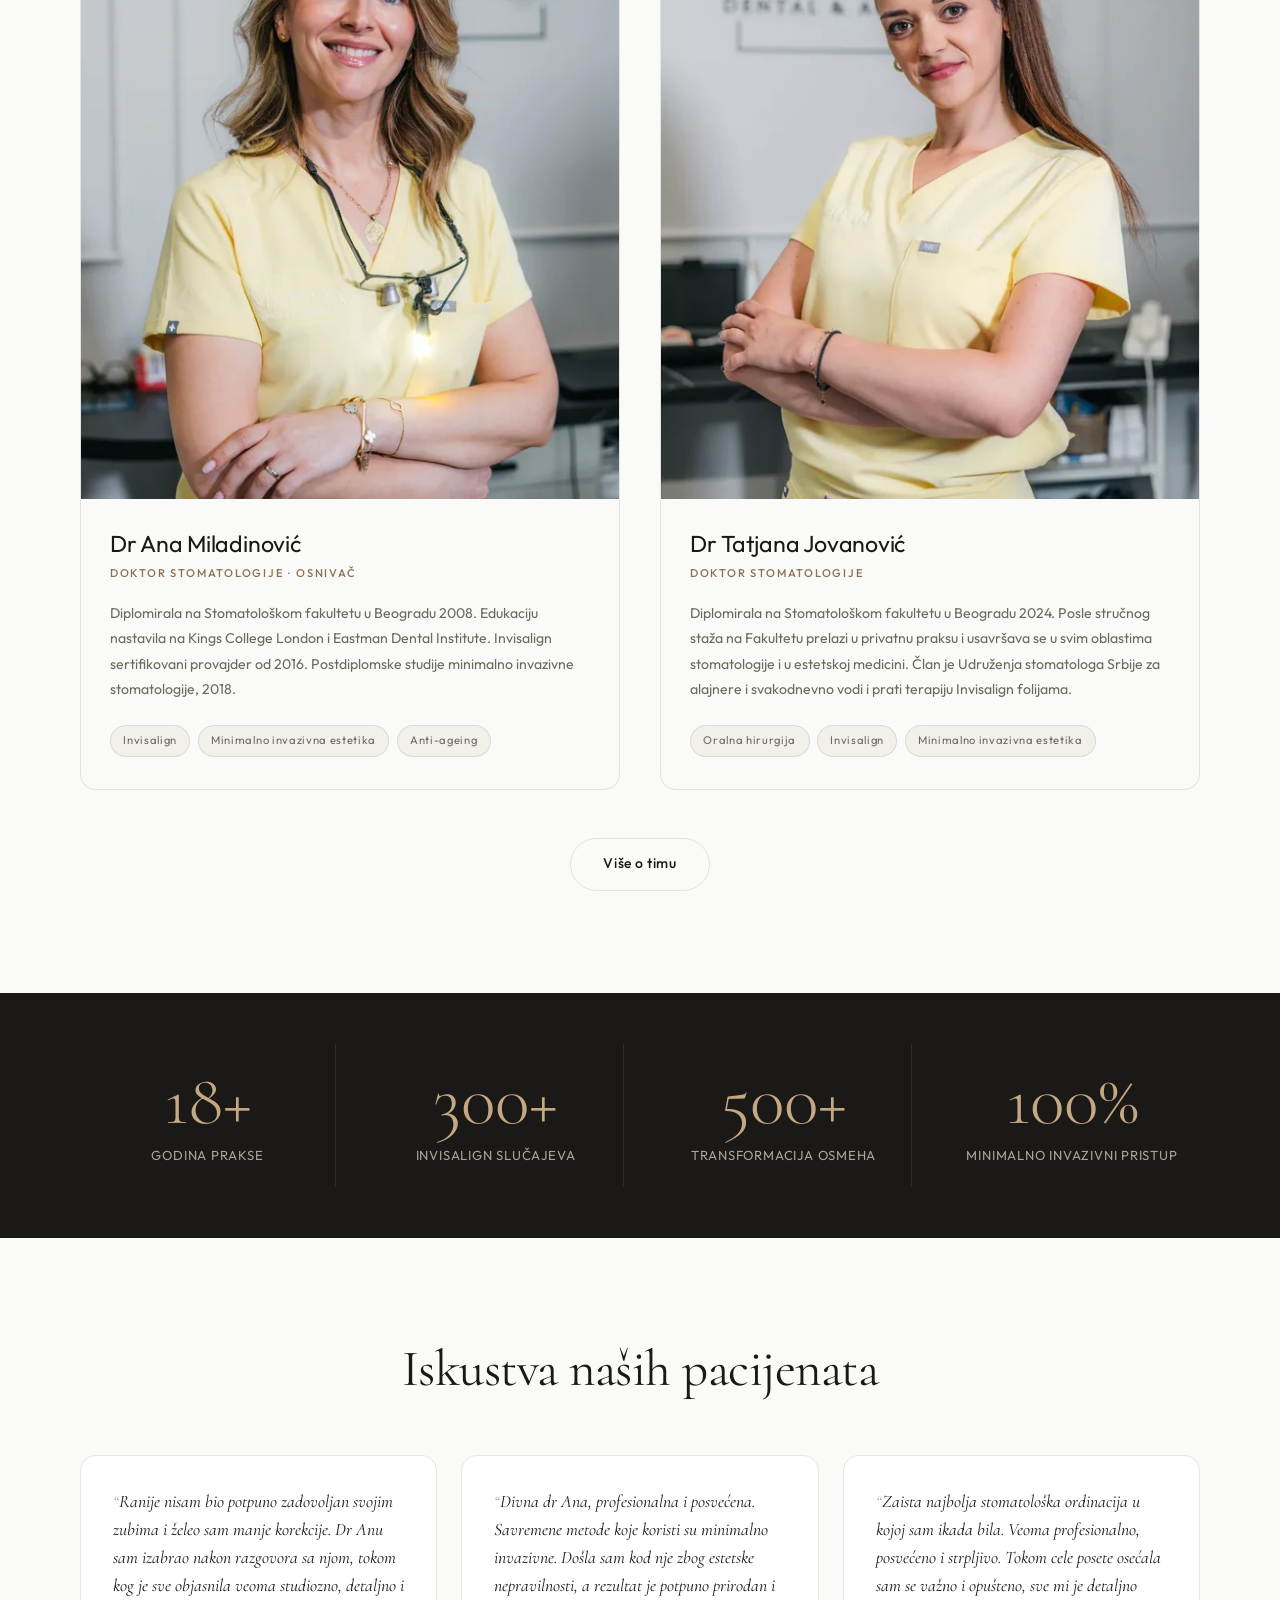
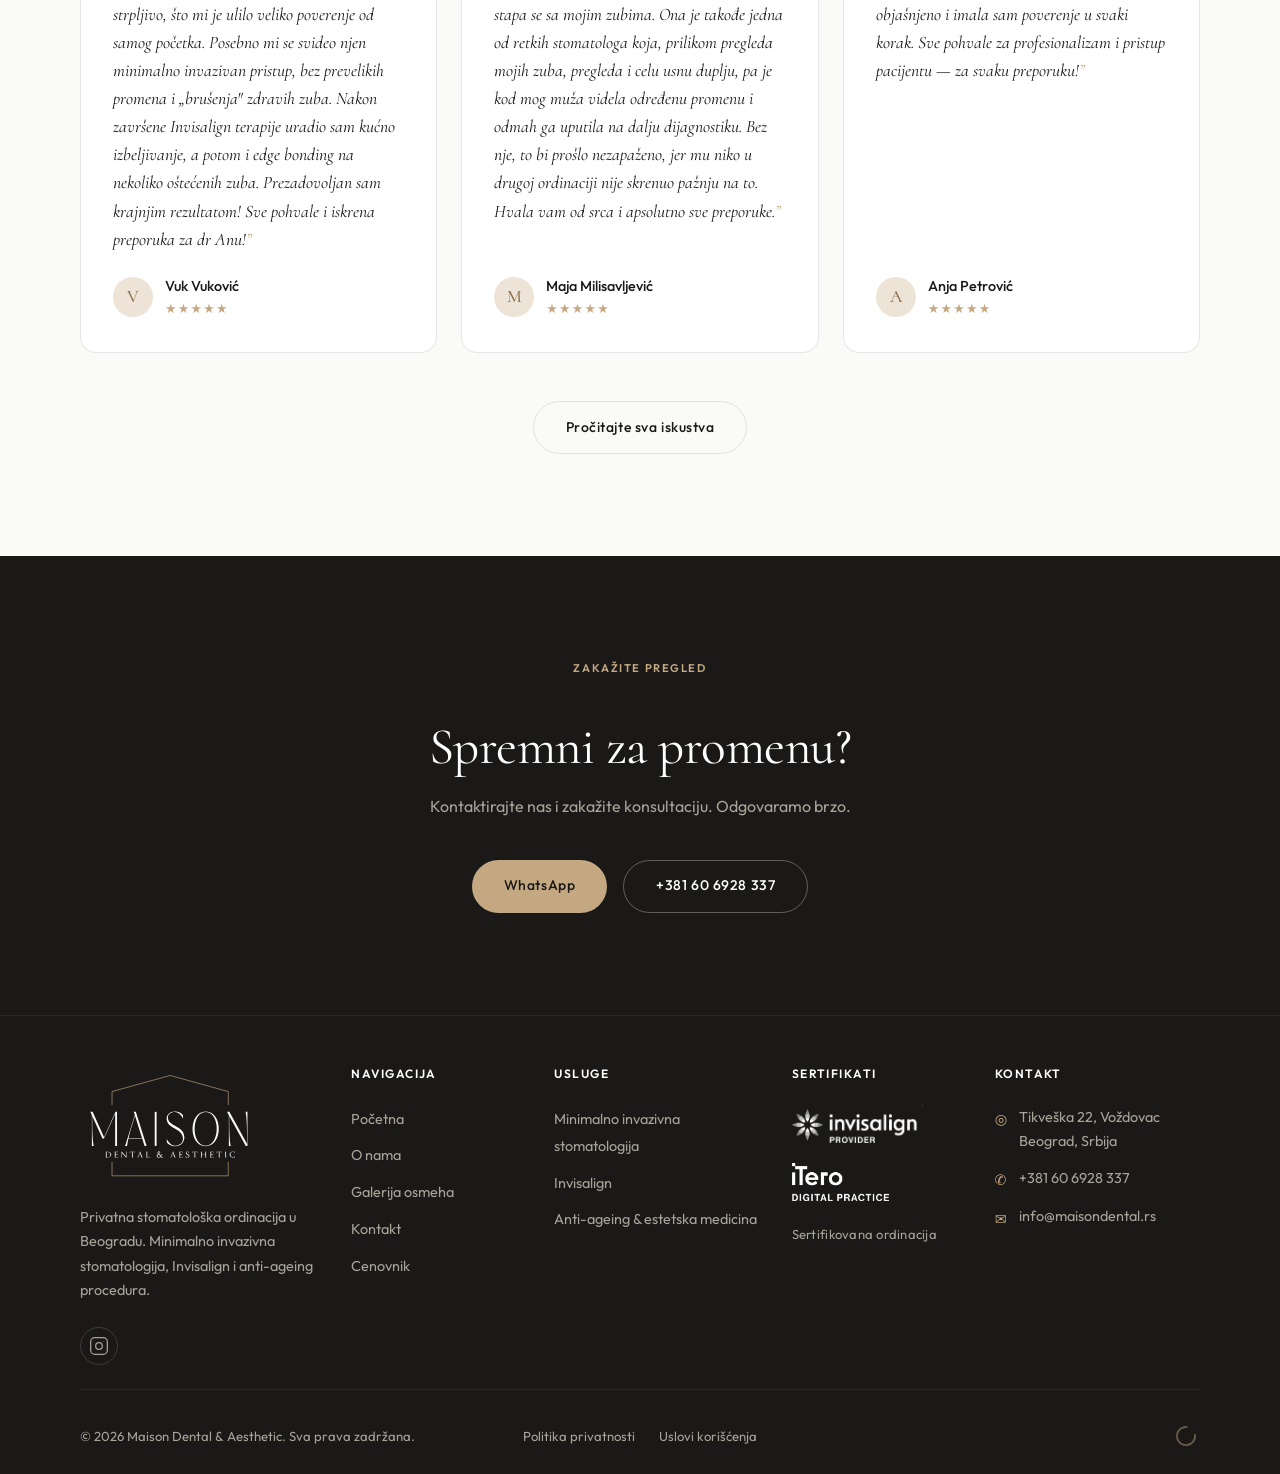
==== commit 96eabd45: "SEO: optimizovane slike, srcset i dimenzije Co-Authored-By: Claude Sonnet 4.6 <noreply@anthropic.com" ====
--- a/index.html
+++ b/index.html
@@ -238,7 +238,13 @@
         </div>
         <div class="hero__image reveal">
           <div class="hero__img-wrap" role="img">
-            <img src="images/dr-ana-hero.webp" alt="Dr Ana Miladinović sa timom pregledaju RTG snimak pacijentkinje" width="600" height="750" loading="eager" decoding="async" style="width:100%;height:100%;object-fit:cover;display:block;">
+            <img src="images/dr-ana-hero.webp"
+                 srcset="images/dr-ana-hero-480.webp 480w, images/dr-ana-hero-960.webp 960w, images/dr-ana-hero.webp 1600w"
+                 sizes="(max-width: 767px) 100vw, 50vw"
+                 alt="Dr Ana Miladinović sa timom pregledaju RTG snimak pacijentkinje"
+                 width="600" height="750"
+                 fetchpriority="high" decoding="async"
+                 style="width:100%;height:100%;object-fit:cover;display:block;">
           </div>
         </div>
       </div>
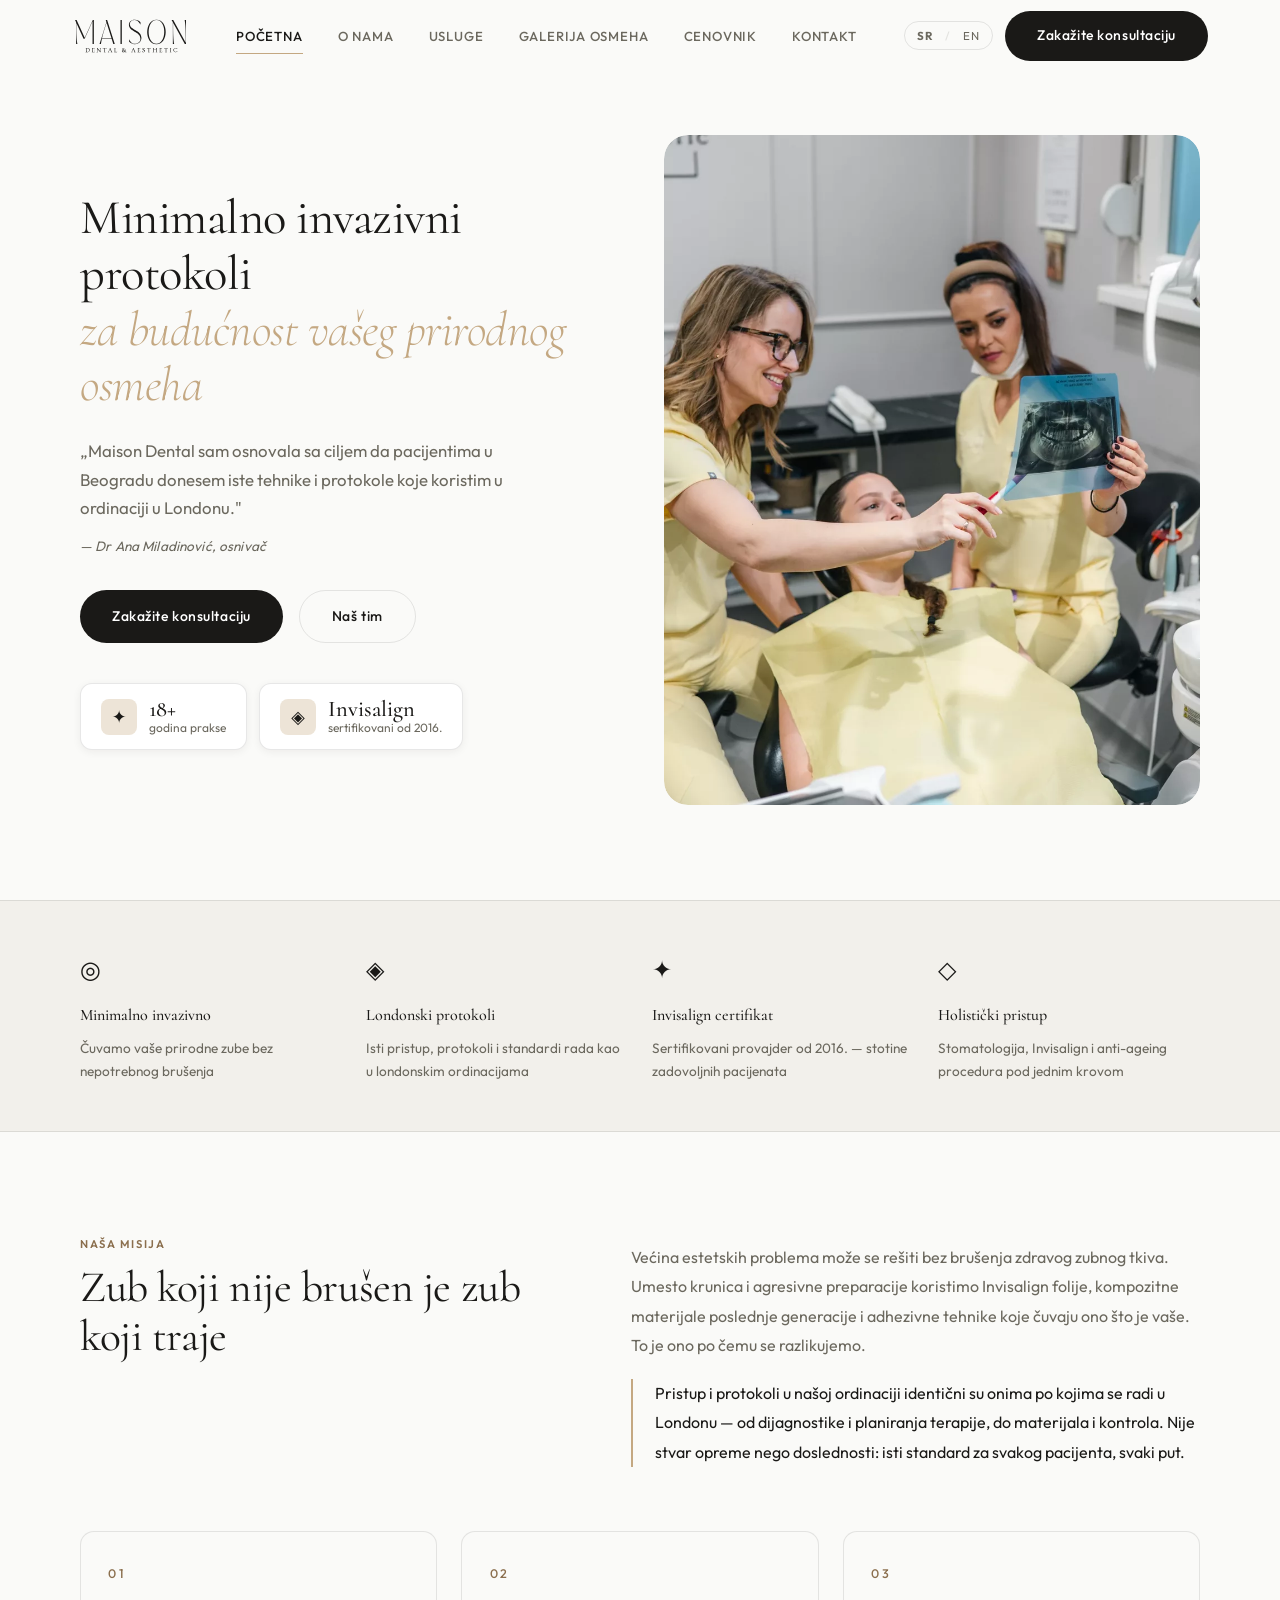
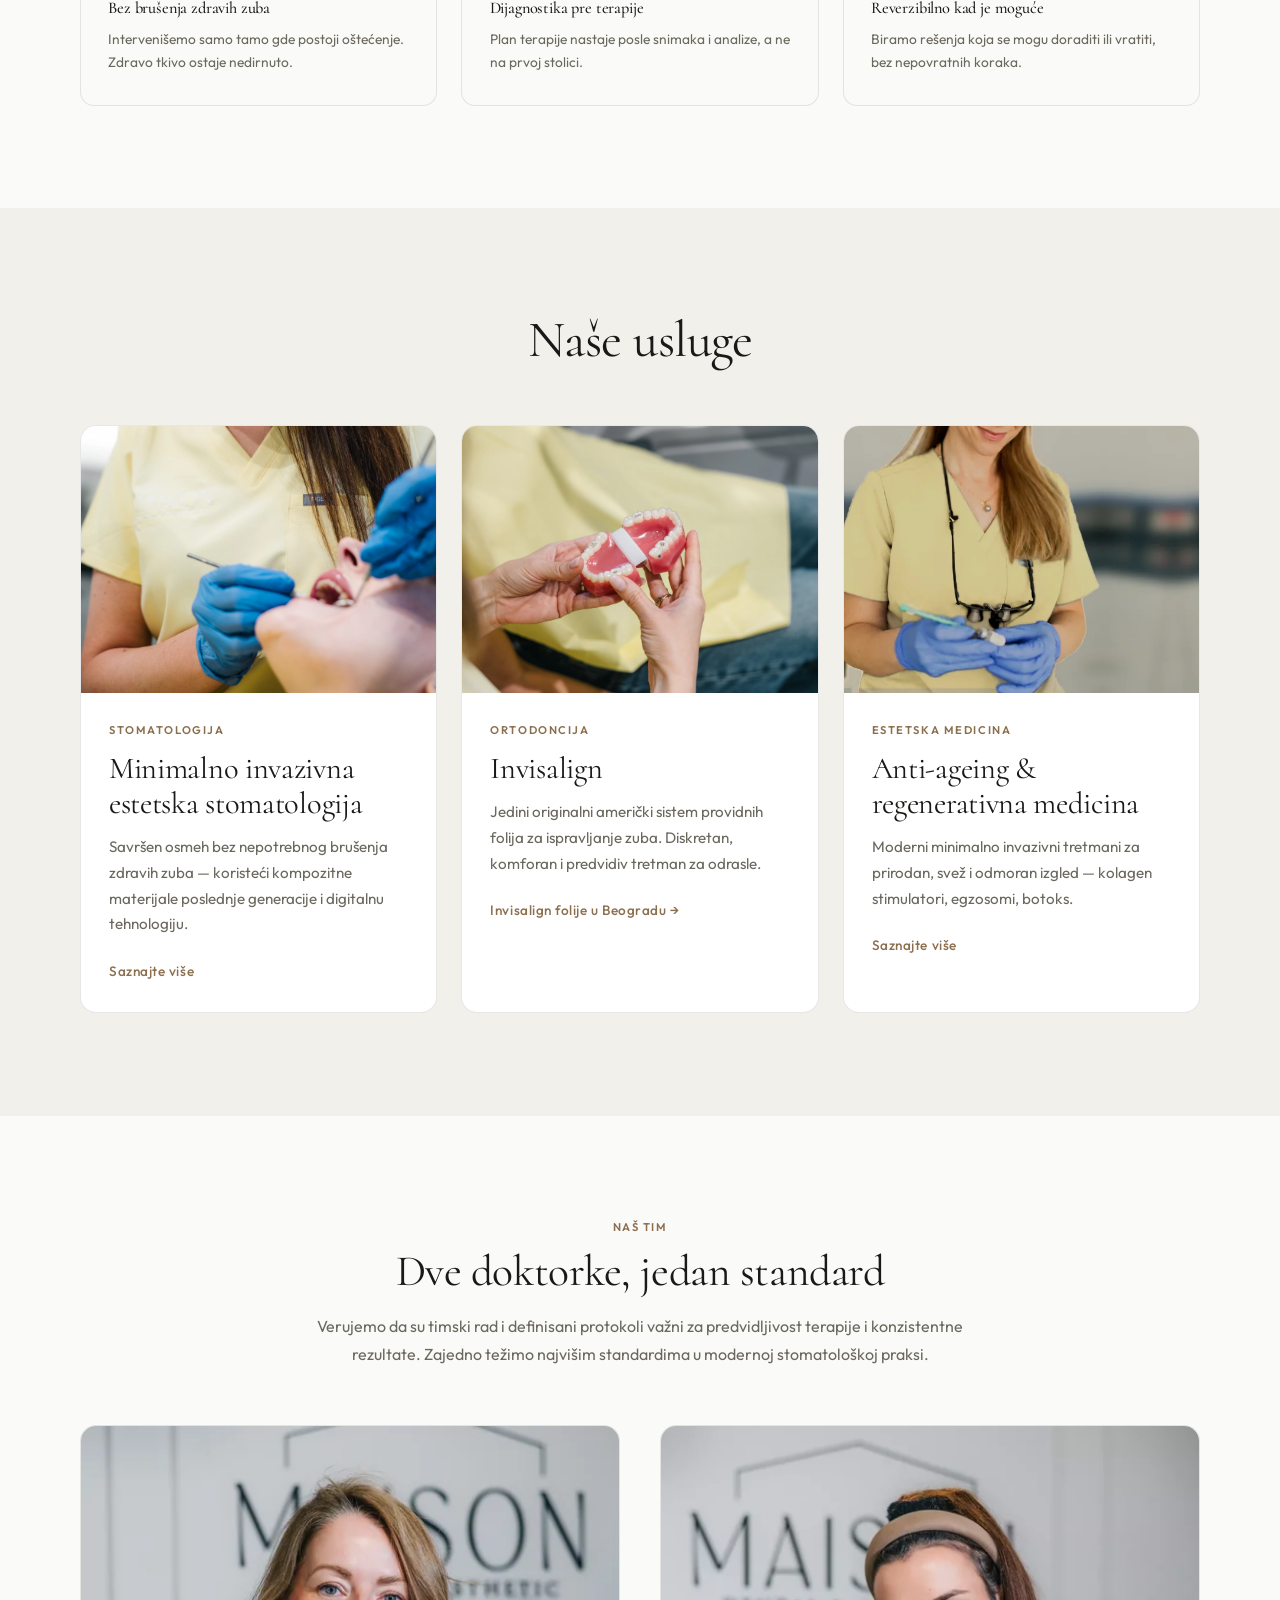
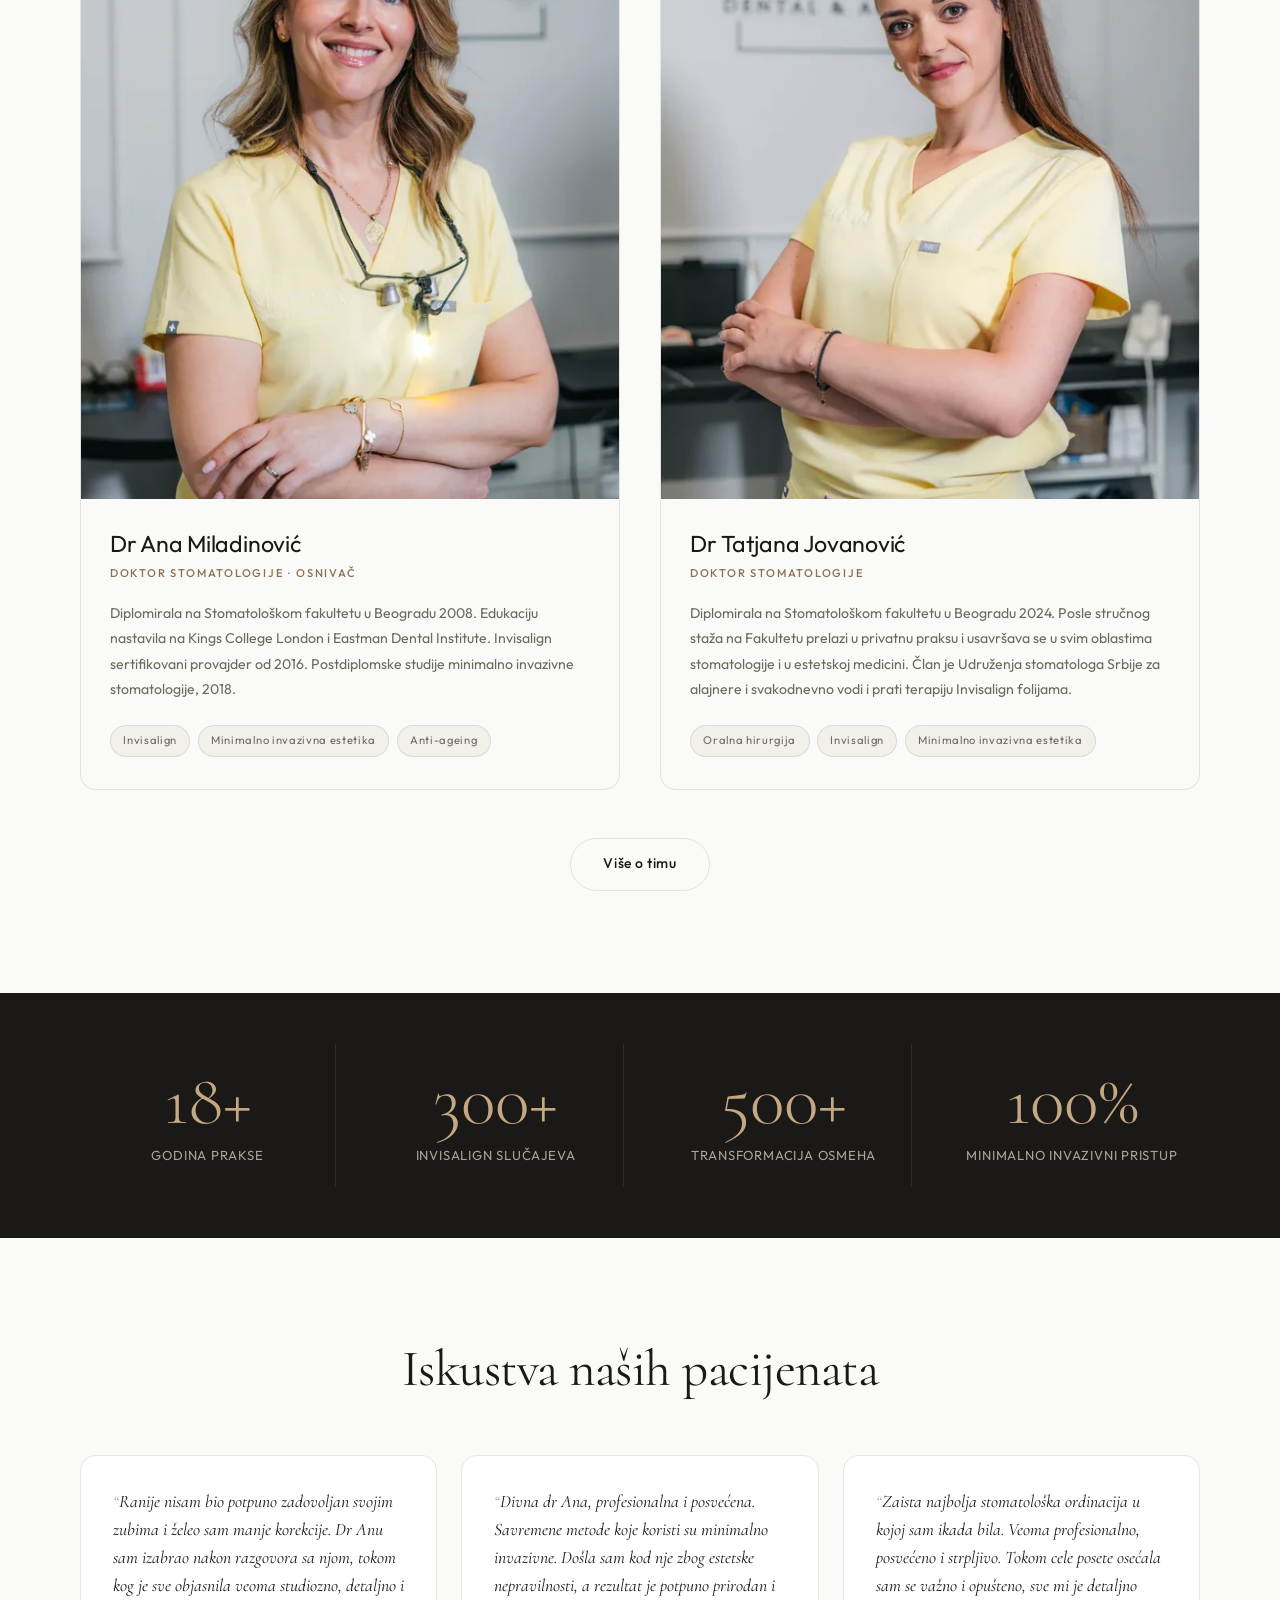
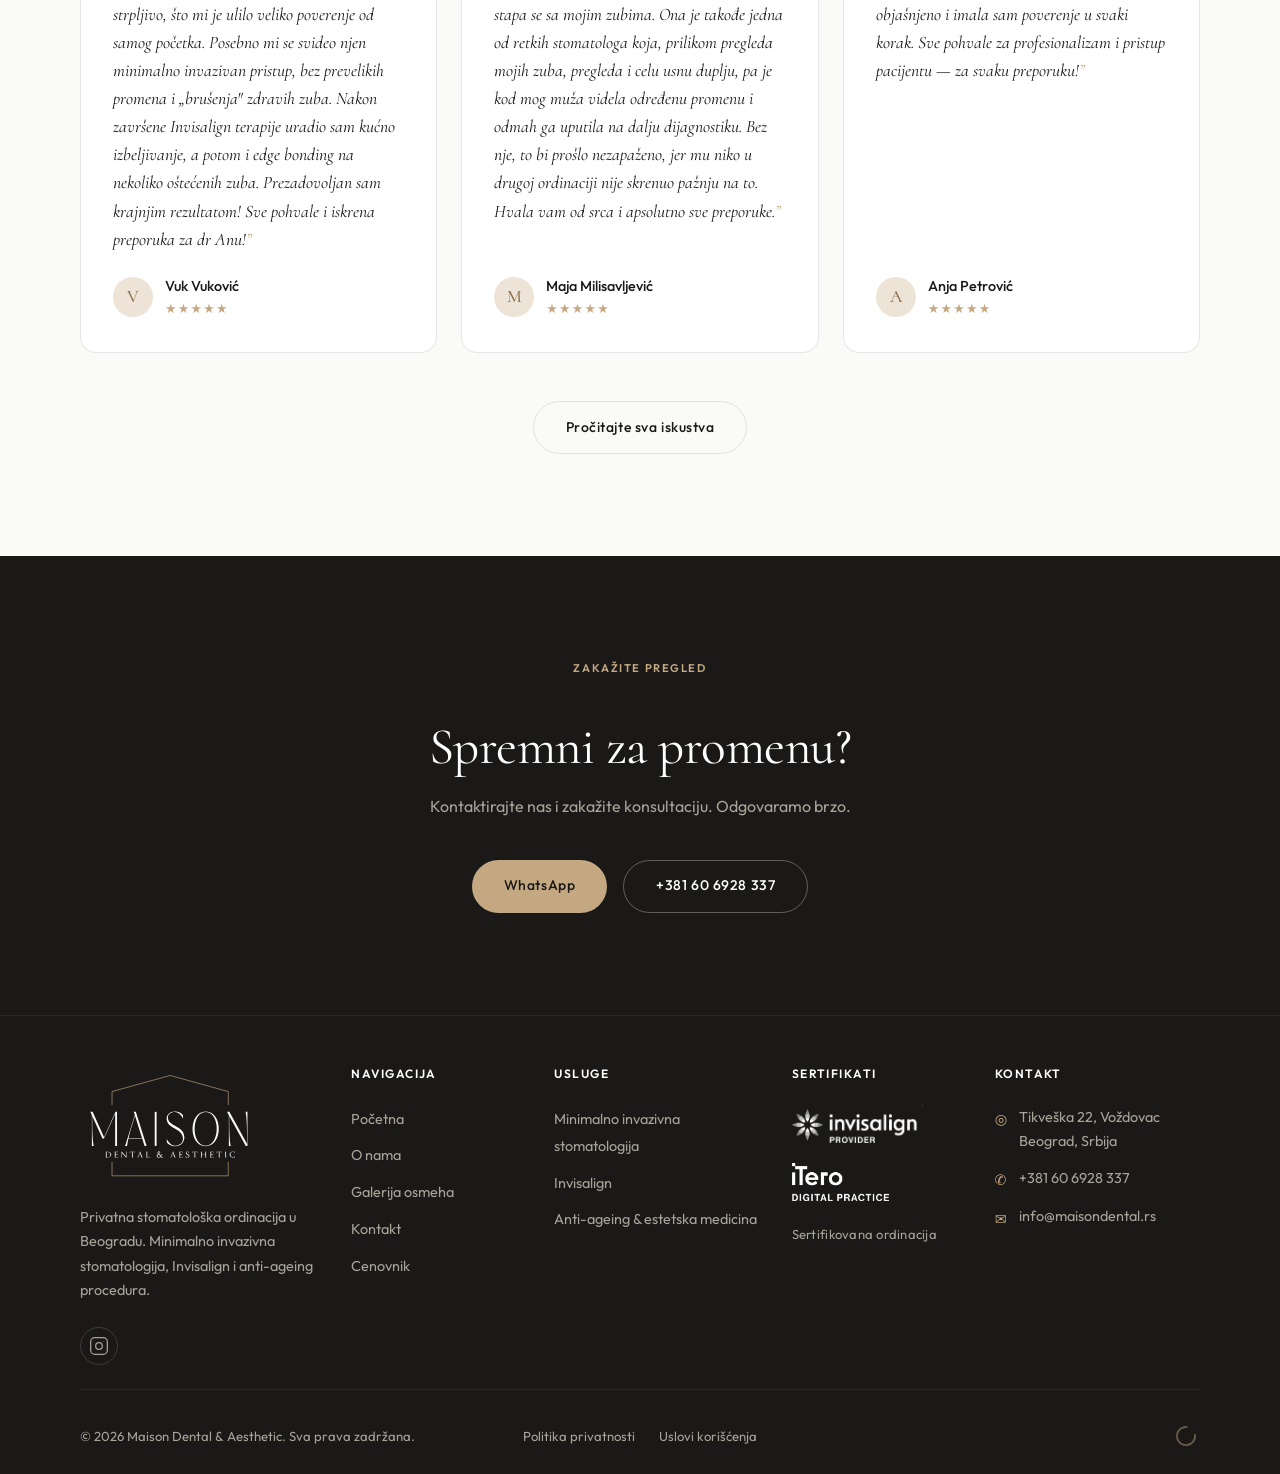
==== commit 9f29dbbc: "SEO: Invisalign strana - struktura, naslovi, interno povezivanje Co-Authored-By: Claude Sonnet 4.6 <" ====
--- a/index.html
+++ b/index.html
@@ -336,7 +336,7 @@
               <p class="eyebrow card__eyebrow" data-i18n="index.s2.eyebrow">Ortodoncija</p>
               <h3 class="card__title" data-i18n="index.s2.h3">Invisalign</h3>
               <p class="card__text" data-i18n="index.s2.text">Jedini originalni američki sistem providnih folija za ispravljanje zuba. Diskretan, komforan i predvidiv tretman za odrasle.</p>
-              <a href="usluge/invisalign.html" class="service-card__link" data-i18n="btn.more">Saznajte više →</a>
+              <a href="usluge/invisalign.html" class="service-card__link">Invisalign folije u Beogradu →</a>
             </div>
           </article>
           <article class="card reveal reveal--delay-2">
--- a/css/style.css
+++ b/css/style.css
@@ -899,6 +899,8 @@
   border-bottom: 1px solid var(--c-border);
 }
 
+.faq-item__heading { margin: 0; font-size: inherit; font-weight: inherit; }
+
 .faq-item__question {
   display: flex;
   justify-content: space-between;
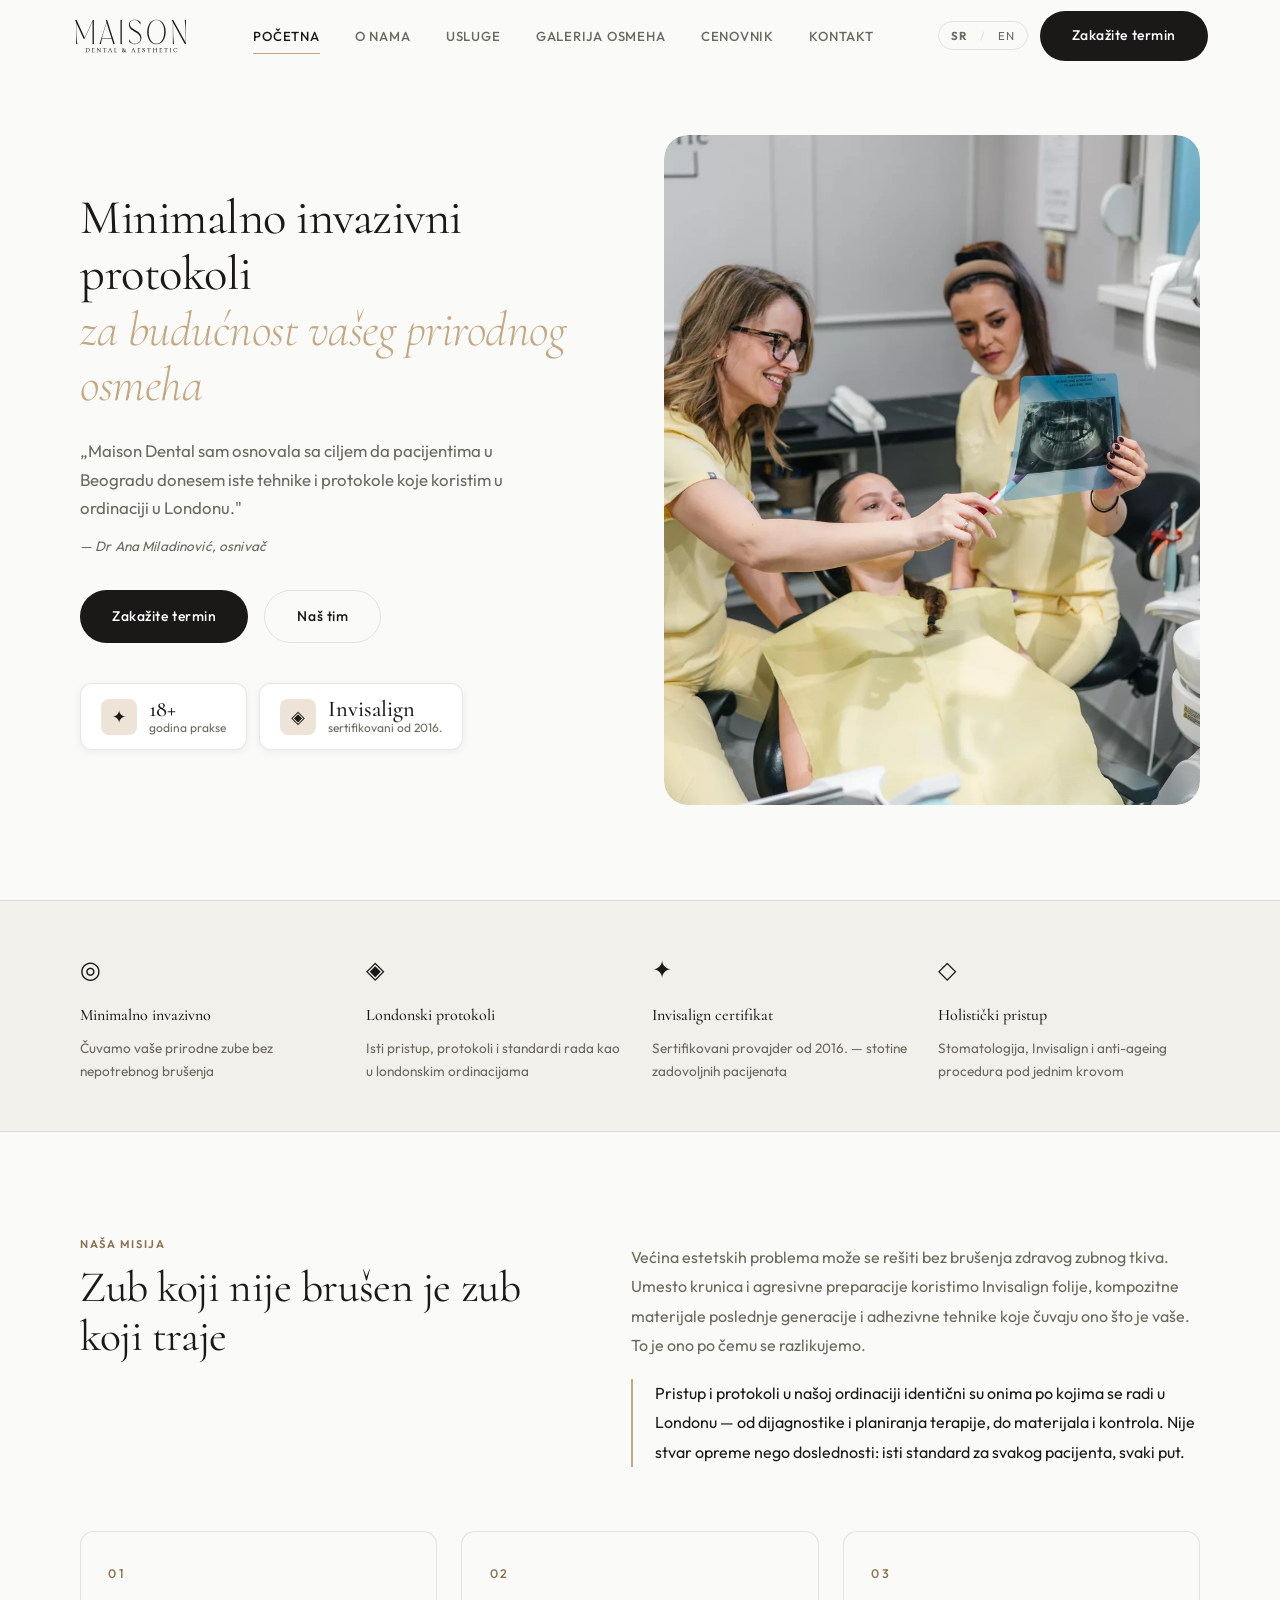
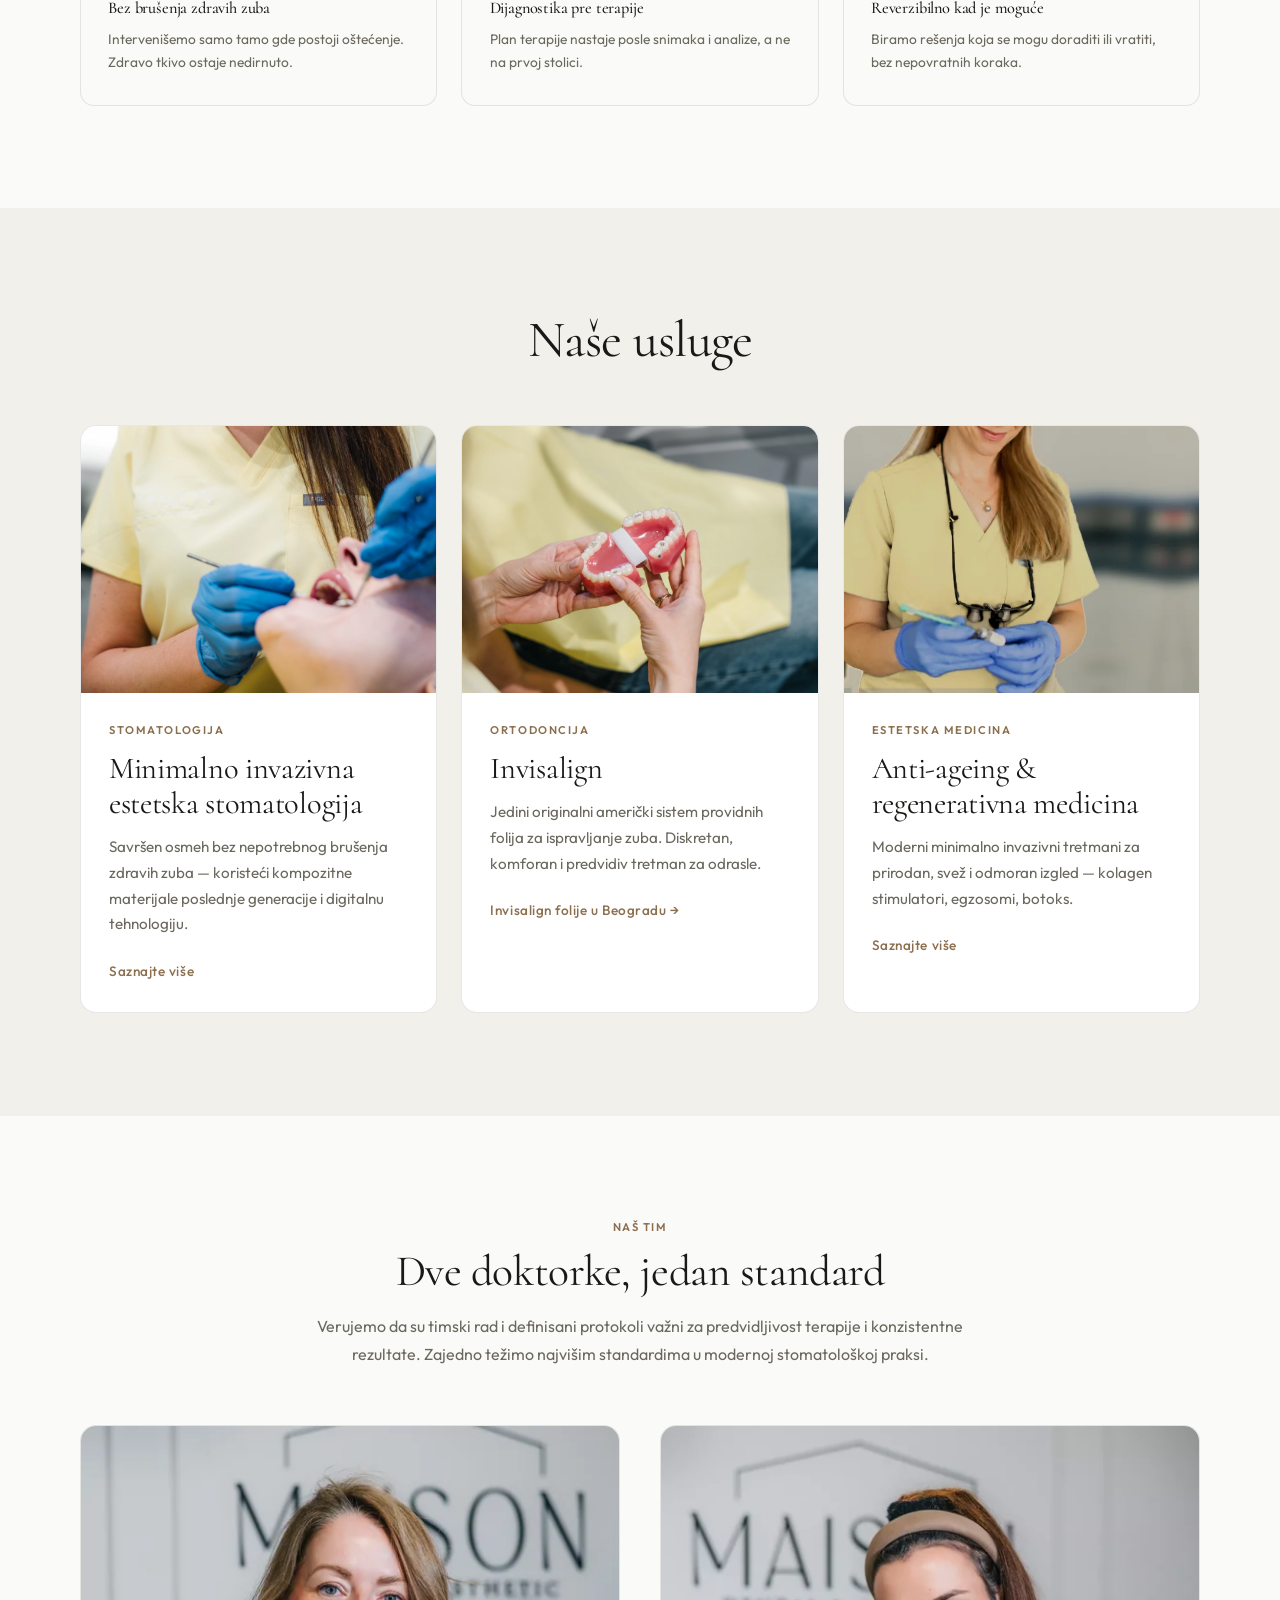
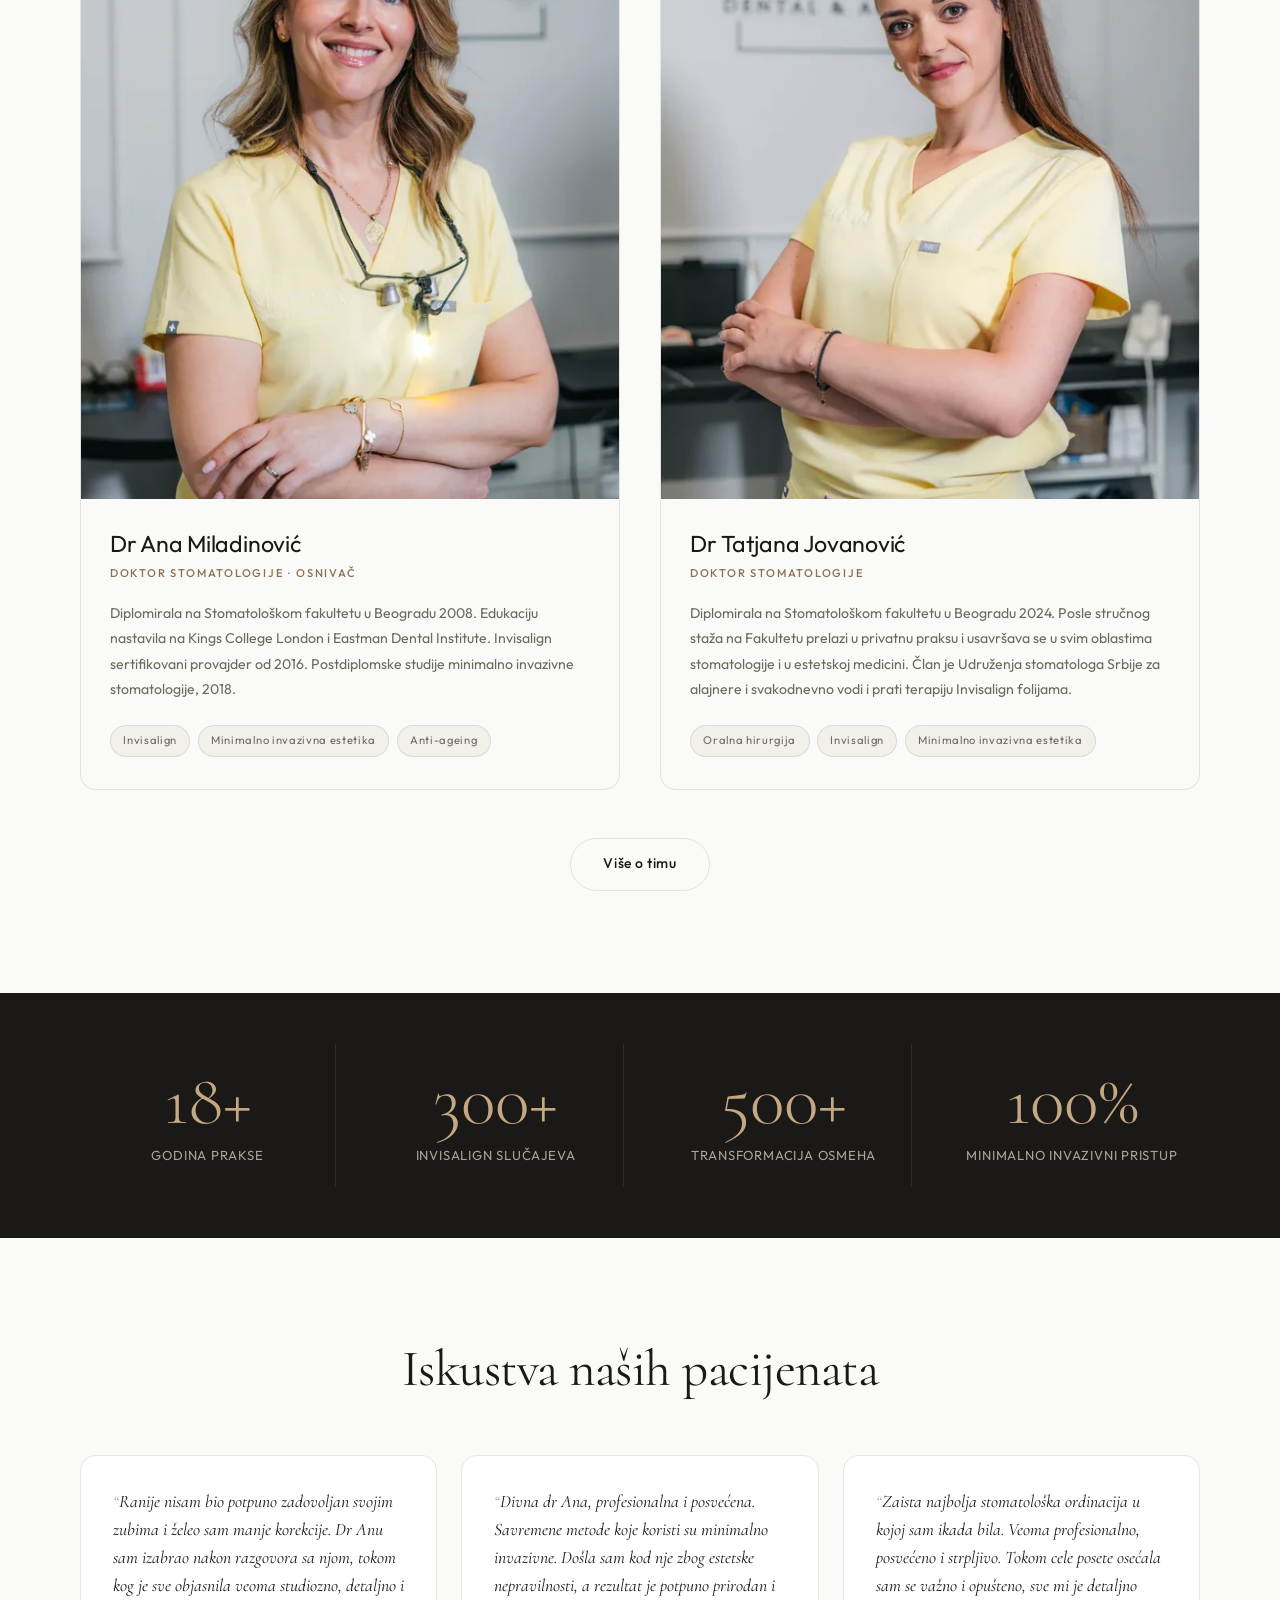
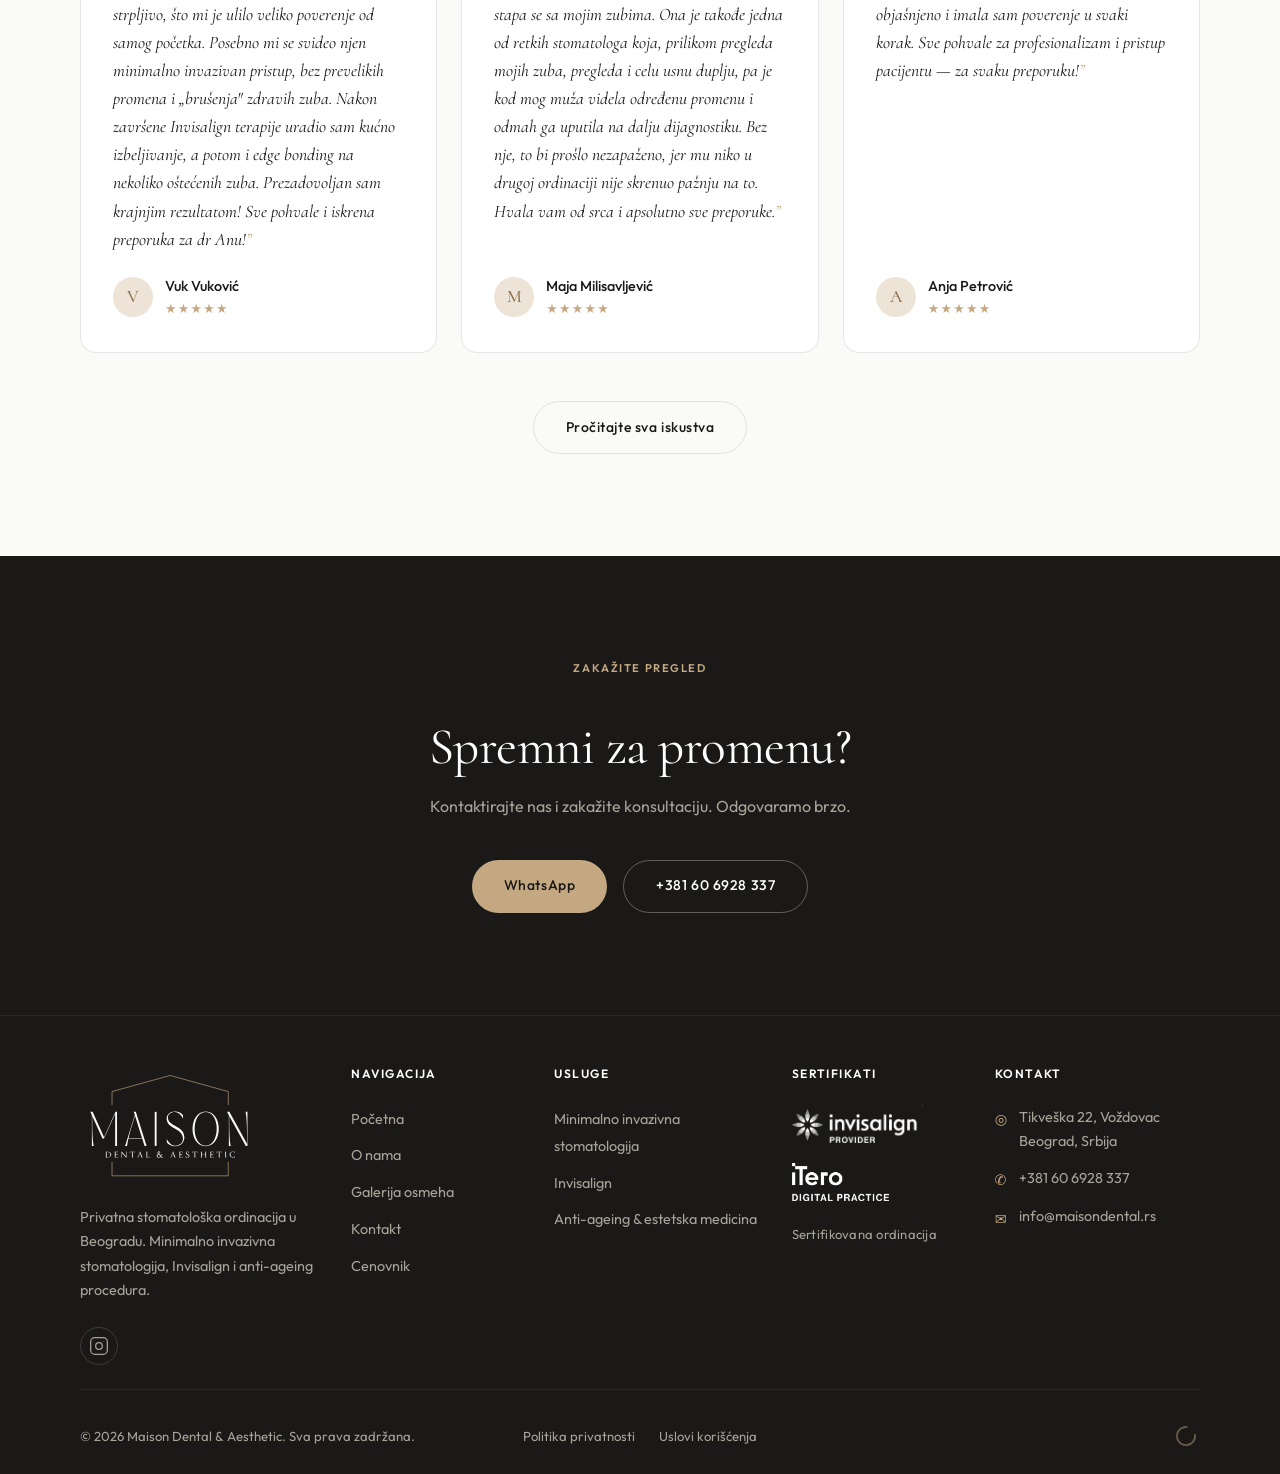
==== commit 6044b3ad: "Booking terminal integration: replace all CTA buttons with Dentify link All 21 "Zakažite konsultacij" ====
--- a/index.html
+++ b/index.html
@@ -125,7 +125,23 @@
     "sameAs": [
       "https://www.instagram.com/smile_by_dr_ana/",
       "https://maps.google.com/?cid=16026353024675296193"
-    ]
+    ],
+    "potentialAction": {
+      "@type": "ReserveAction",
+      "target": {
+        "@type": "EntryPoint",
+        "urlTemplate": "https://booking.dentify.io/maison-dental/",
+        "inLanguage": "sr",
+        "actionPlatform": [
+          "http://schema.org/DesktopWebPlatform",
+          "http://schema.org/MobileWebPlatform"
+        ]
+      },
+      "result": {
+        "@type": "Reservation",
+        "name": "Zakazivanje stomatološkog pregleda"
+      }
+    }
   }
   </script>
 </head>
@@ -180,7 +196,7 @@
         <button class="lang-toggle-btn" aria-label="Promeni jezik">
           <span data-lang-sr>SR</span><span class="lang-sep">/</span><span data-lang-en>EN</span>
         </button>
-        <a href="kontakt.html" class="btn btn--dark nav__cta" data-i18n="nav.cta">Zakažite konsultaciju</a>
+        <a href="https://booking.dentify.io/maison-dental/" class="btn btn--dark nav__cta" target="_blank" rel="noopener" data-i18n="btn.book">Zakažite termin</a>
       </div>
       <button class="nav__burger" aria-label="Otvori meni" aria-expanded="false" aria-controls="mobile-menu">
         <span></span><span></span><span></span>
@@ -199,7 +215,7 @@
     <a href="galerija.html" data-i18n="nav.gallery">Galerija osmeha</a>
     <a href="cenovnik.html" data-i18n="nav.prices">Cenovnik</a>
     <a href="kontakt.html" data-i18n="nav.contact">Kontakt</a>
-    <a href="kontakt.html" class="btn btn--dark" data-i18n="nav.cta">Zakažite konsultaciju</a>
+    <a href="https://booking.dentify.io/maison-dental/" class="btn btn--dark" target="_blank" rel="noopener" data-i18n="btn.book">Zakažite termin</a>
   </nav>
 
   <main>
@@ -216,7 +232,7 @@
             <figcaption class="hero__quote-sig" data-i18n="index.hero.lead.sig">— Dr Ana Miladinović, osnivač</figcaption>
           </figure>
           <div class="hero__actions">
-            <a href="kontakt.html" class="btn btn--dark" data-i18n="btn.book">Zakažite konsultaciju</a>
+            <a href="https://booking.dentify.io/maison-dental/" class="btn btn--dark" target="_blank" rel="noopener" data-i18n="btn.book">Zakažite termin</a>
             <a href="#tim" class="btn btn--outline" data-i18n="btn.team">Naš tim</a>
           </div>
           <div class="hero__badges">
